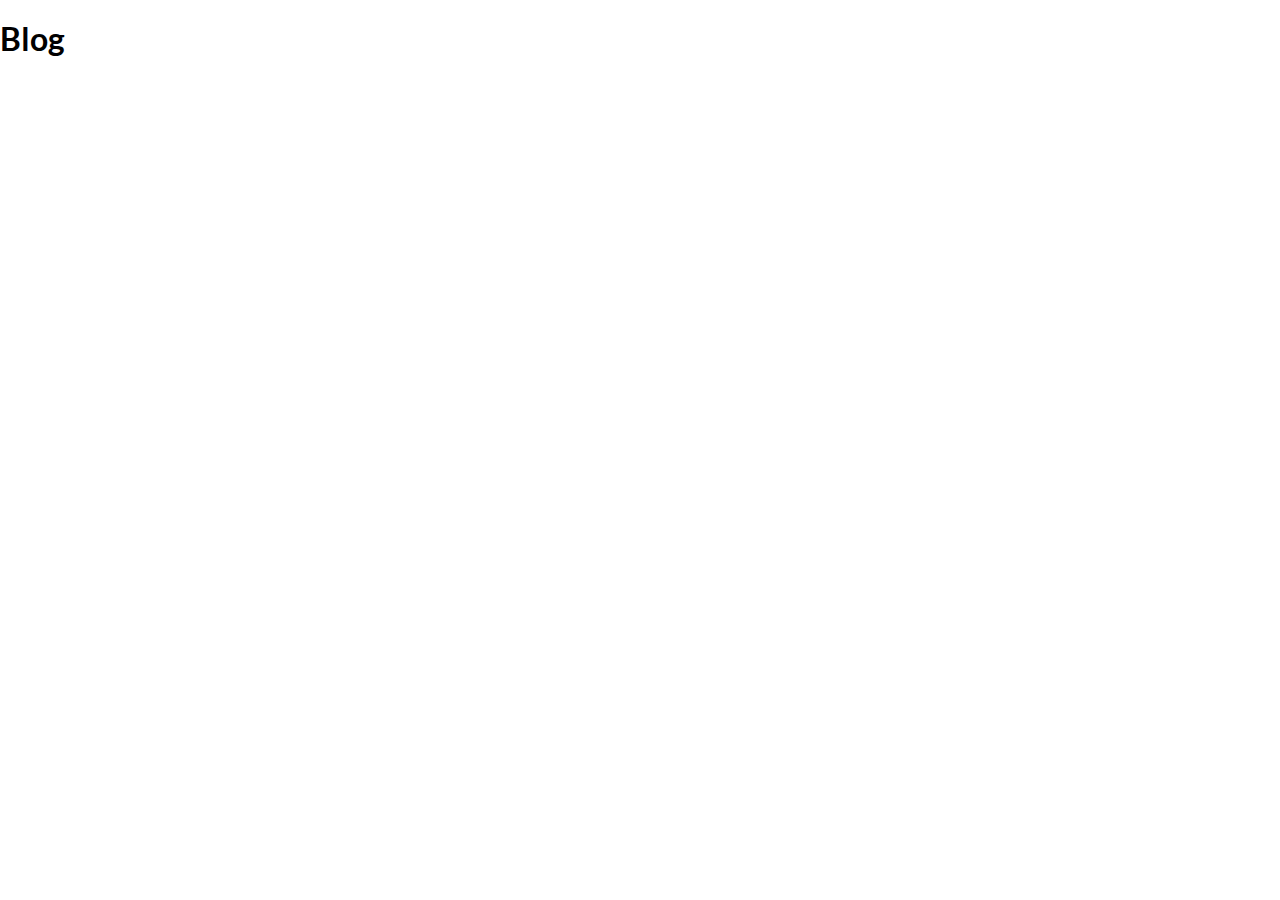
==== blog.html @ dcd42035 "Initial commit" ====
<!DOCTYPE html>
<html lang="en">

<head>
    <meta charset="UTF-8">
    <meta http-equiv="X-UA-Compatible" content="IE=edge">
    <meta name="viewport" content="width=device-width, initial-scale=1.0">
    <title>Blog</title>
    <link rel="stylesheet" href="./css/main.css">
</head>

<body>
    <h1>Blog</h1>
</body>

</html>
---- css/main.css ----
@font-face{font-display:swap;font-family:"Lato", sans-serif;font-style:normal;font-weight:400;src:url("../fonts/lato-v24-latin-regular.woff2") format("woff2"),url("../fonts/lato-v24-latin-regular.woff") format("woff")}@font-face{font-display:swap;font-family:"Lato";font-style:normal;font-weight:700;src:url("../fonts/lato-v24-latin-700.woff2") format("woff2"),url("../fonts/lato-v24-latin-700.woff") format("woff")}@font-face{font-display:swap;font-family:"Lato";font-style:normal;font-weight:900;src:url("../fonts/lato-v24-latin-900.woff2") format("woff2"),url("../fonts/lato-v24-latin-900.woff") format("woff")}/*! normalize.css v8.0.1 | MIT License | github.com/necolas/normalize.css */html{line-height:1.15;-webkit-text-size-adjust:100%}body{margin:0}main{display:block}h1{font-size:2em;margin:.67em 0}hr{box-sizing:content-box;height:0;overflow:visible}pre{font-family:monospace,monospace;font-size:1em}a{background-color:rgba(0,0,0,0)}abbr[title]{border-bottom:none;text-decoration:underline;-webkit-text-decoration:underline dotted;text-decoration:underline dotted}b,strong{font-weight:bolder}code,kbd,samp{font-family:monospace,monospace;font-size:1em}small{font-size:80%}sub,sup{font-size:75%;line-height:0;position:relative;vertical-align:baseline}sub{bottom:-0.25em}sup{top:-0.5em}img{border-style:none}button,input,optgroup,select,textarea{font-family:inherit;font-size:100%;line-height:1.15;margin:0}button,input{overflow:visible}button,select{text-transform:none}button,[type=button],[type=reset],[type=submit]{-webkit-appearance:button}button::-moz-focus-inner,[type=button]::-moz-focus-inner,[type=reset]::-moz-focus-inner,[type=submit]::-moz-focus-inner{border-style:none;padding:0}button:-moz-focusring,[type=button]:-moz-focusring,[type=reset]:-moz-focusring,[type=submit]:-moz-focusring{outline:1px dotted ButtonText}fieldset{padding:.35em .75em .625em}legend{box-sizing:border-box;color:inherit;display:table;max-width:100%;padding:0;white-space:normal}progress{vertical-align:baseline}textarea{overflow:auto}[type=checkbox],[type=radio]{box-sizing:border-box;padding:0}[type=number]::-webkit-inner-spin-button,[type=number]::-webkit-outer-spin-button{height:auto}[type=search]{-webkit-appearance:textfield;outline-offset:-2px}[type=search]::-webkit-search-decoration{-webkit-appearance:none}::-webkit-file-upload-button{-webkit-appearance:button;font:inherit}details{display:block}summary{display:list-item}template{display:none}[hidden]{display:none}html{scroll-behavior:smooth;height:100%}*,*::after,*::before{box-sizing:border-box;list-style:none;text-decoration:none}body{font-family:"Lato",sans-serif;display:flex;flex-direction:column;height:100%;margin:0px;padding:0px}img{max-width:100%;height:auto;vertical-align:middle;-o-object-fit:cover;object-fit:cover}main{flex-grow:1}.visually-hidden{position:absolute;width:1px;height:1px;margin:-1px;padding:0;overflow:hidden;border:0;clip:rect(0 0 0 0)}.container{width:100%;max-width:1820px;padding:0 20px;margin:0 auto}@media only screen and (max-width: 1024px){.container{padding:34px}}@media only screen and (max-width: 320px){.container{padding:16px}}/*# sourceMappingURL=main.css.map */
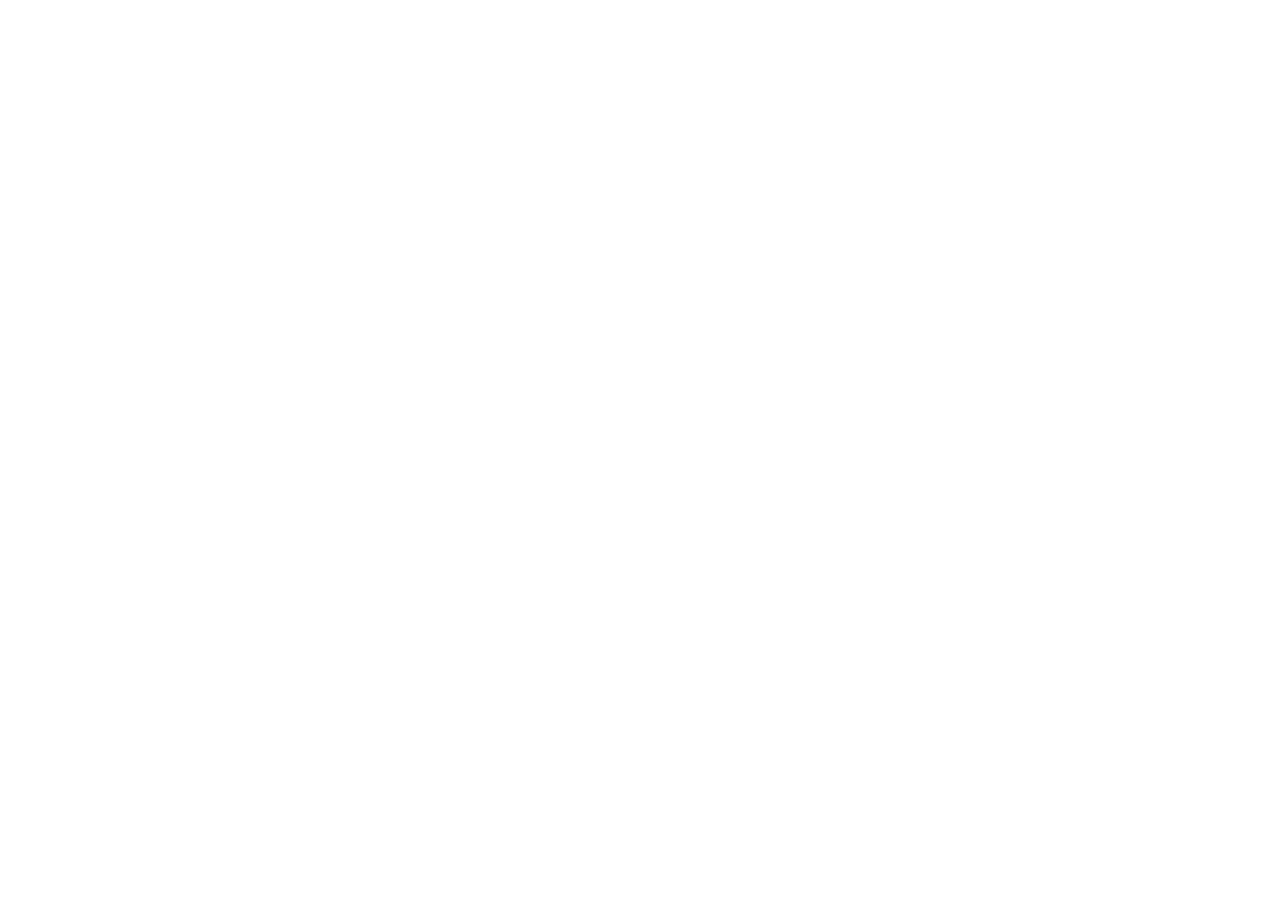
==== commit c02813dd: "Merge branch 'Jonibekweb01:main' into main" ====
--- a/blog.html
+++ b/blog.html
@@ -2,15 +2,30 @@
 <html lang="en">
 
 <head>
-    <meta charset="UTF-8">
-    <meta http-equiv="X-UA-Compatible" content="IE=edge">
-    <meta name="viewport" content="width=device-width, initial-scale=1.0">
+    <meta charset="UTF-8" />
+    <meta http-equiv="X-UA-Compatible" content="IE=edge" />
+    <meta name="viewport" content="width=device-width, initial-scale=1.0" />
     <title>Blog</title>
-    <link rel="stylesheet" href="./css/main.css">
+    <link rel="stylesheet" href="./css/main.css" />
 </head>
 
 <body>
-    <h1>Blog</h1>
+    <!-- header start  -->
+    <header>
+    </header>
+    <!-- header end -->
+
+    <!-- main start  -->
+    <main>
+       
+    </main>
+    <!-- main end  -->
+
+    <!-- footer start  -->
+    <footer>
+    </footer>
+    <!-- footer end  -->
+    <script src="./js/main.js"></script>
 </body>
 
 </html>--- a/css/main.css
+++ b/css/main.css
@@ -1 +1 @@
-@font-face{font-display:swap;font-family:"Lato", sans-serif;font-style:normal;font-weight:400;src:url("../fonts/lato-v24-latin-regular.woff2") format("woff2"),url("../fonts/lato-v24-latin-regular.woff") format("woff")}@font-face{font-display:swap;font-family:"Lato";font-style:normal;font-weight:700;src:url("../fonts/lato-v24-latin-700.woff2") format("woff2"),url("../fonts/lato-v24-latin-700.woff") format("woff")}@font-face{font-display:swap;font-family:"Lato";font-style:normal;font-weight:900;src:url("../fonts/lato-v24-latin-900.woff2") format("woff2"),url("../fonts/lato-v24-latin-900.woff") format("woff")}/*! normalize.css v8.0.1 | MIT License | github.com/necolas/normalize.css */html{line-height:1.15;-webkit-text-size-adjust:100%}body{margin:0}main{display:block}h1{font-size:2em;margin:.67em 0}hr{box-sizing:content-box;height:0;overflow:visible}pre{font-family:monospace,monospace;font-size:1em}a{background-color:rgba(0,0,0,0)}abbr[title]{border-bottom:none;text-decoration:underline;-webkit-text-decoration:underline dotted;text-decoration:underline dotted}b,strong{font-weight:bolder}code,kbd,samp{font-family:monospace,monospace;font-size:1em}small{font-size:80%}sub,sup{font-size:75%;line-height:0;position:relative;vertical-align:baseline}sub{bottom:-0.25em}sup{top:-0.5em}img{border-style:none}button,input,optgroup,select,textarea{font-family:inherit;font-size:100%;line-height:1.15;margin:0}button,input{overflow:visible}button,select{text-transform:none}button,[type=button],[type=reset],[type=submit]{-webkit-appearance:button}button::-moz-focus-inner,[type=button]::-moz-focus-inner,[type=reset]::-moz-focus-inner,[type=submit]::-moz-focus-inner{border-style:none;padding:0}button:-moz-focusring,[type=button]:-moz-focusring,[type=reset]:-moz-focusring,[type=submit]:-moz-focusring{outline:1px dotted ButtonText}fieldset{padding:.35em .75em .625em}legend{box-sizing:border-box;color:inherit;display:table;max-width:100%;padding:0;white-space:normal}progress{vertical-align:baseline}textarea{overflow:auto}[type=checkbox],[type=radio]{box-sizing:border-box;padding:0}[type=number]::-webkit-inner-spin-button,[type=number]::-webkit-outer-spin-button{height:auto}[type=search]{-webkit-appearance:textfield;outline-offset:-2px}[type=search]::-webkit-search-decoration{-webkit-appearance:none}::-webkit-file-upload-button{-webkit-appearance:button;font:inherit}details{display:block}summary{display:list-item}template{display:none}[hidden]{display:none}html{scroll-behavior:smooth;height:100%}*,*::after,*::before{box-sizing:border-box;list-style:none;text-decoration:none}body{font-family:"Lato",sans-serif;display:flex;flex-direction:column;height:100%;margin:0px;padding:0px}img{max-width:100%;height:auto;vertical-align:middle;-o-object-fit:cover;object-fit:cover}main{flex-grow:1}.visually-hidden{position:absolute;width:1px;height:1px;margin:-1px;padding:0;overflow:hidden;border:0;clip:rect(0 0 0 0)}.container{width:100%;max-width:1820px;padding:0 20px;margin:0 auto}@media only screen and (max-width: 1024px){.container{padding:34px}}@media only screen and (max-width: 320px){.container{padding:16px}}/*# sourceMappingURL=main.css.map */+@font-face{font-display:swap;font-family:"Lato";font-style:normal;font-weight:400;src:url("../fonts/lato-v24-latin-regular.woff2") format("woff2"),url("../fonts/lato-v24-latin-regular.woff") format("woff")}@font-face{font-display:swap;font-family:"Lato";font-style:normal;font-weight:700;src:url("../fonts/lato-v24-latin-700.woff2") format("woff2"),url("../fonts/lato-v24-latin-700.woff") format("woff")}@font-face{font-display:swap;font-family:"Lato";font-style:normal;font-weight:900;src:url("../fonts/lato-v24-latin-900.woff2") format("woff2"),url("../fonts/lato-v24-latin-900.woff") format("woff")}/*! normalize.css v8.0.1 | MIT License | github.com/necolas/normalize.css */html{line-height:1.15;-webkit-text-size-adjust:100%}body{margin:0}main{display:block}h1{font-size:2em;margin:.67em 0}hr{box-sizing:content-box;height:0;overflow:visible}pre{font-family:monospace,monospace;font-size:1em}a{background-color:rgba(0,0,0,0)}abbr[title]{border-bottom:none;text-decoration:underline;-webkit-text-decoration:underline dotted;text-decoration:underline dotted}b,strong{font-weight:bolder}code,kbd,samp{font-family:monospace,monospace;font-size:1em}small{font-size:80%}sub,sup{font-size:75%;line-height:0;position:relative;vertical-align:baseline}sub{bottom:-0.25em}sup{top:-0.5em}img{border-style:none}button,input,optgroup,select,textarea{font-family:inherit;font-size:100%;line-height:1.15;margin:0}button,input{overflow:visible}button,select{text-transform:none}button,[type=button],[type=reset],[type=submit]{-webkit-appearance:button}button::-moz-focus-inner,[type=button]::-moz-focus-inner,[type=reset]::-moz-focus-inner,[type=submit]::-moz-focus-inner{border-style:none;padding:0}button:-moz-focusring,[type=button]:-moz-focusring,[type=reset]:-moz-focusring,[type=submit]:-moz-focusring{outline:1px dotted ButtonText}fieldset{padding:.35em .75em .625em}legend{box-sizing:border-box;color:inherit;display:table;max-width:100%;padding:0;white-space:normal}progress{vertical-align:baseline}textarea{overflow:auto}[type=checkbox],[type=radio]{box-sizing:border-box;padding:0}[type=number]::-webkit-inner-spin-button,[type=number]::-webkit-outer-spin-button{height:auto}[type=search]{-webkit-appearance:textfield;outline-offset:-2px}[type=search]::-webkit-search-decoration{-webkit-appearance:none}::-webkit-file-upload-button{-webkit-appearance:button;font:inherit}details{display:block}summary{display:list-item}template{display:none}[hidden]{display:none}html{scroll-behavior:smooth;height:100%}*,*::after,*::before{box-sizing:border-box;list-style:none;text-decoration:none}body{font-family:"Lato",sans-serif;display:flex;flex-direction:column;height:100%;margin:0px;padding:0px}img{max-width:100%;height:auto;vertical-align:middle;-o-object-fit:cover;object-fit:cover}main{flex-grow:1}.visually-hidden{position:absolute;width:1px;height:1px;margin:-1px;padding:0;overflow:hidden;border:0;clip:rect(0 0 0 0)}.container{width:100%;max-width:1820px;padding:0 20px;margin:0 auto}@media only screen and (max-width: 1024px){.container{padding:34px}}@media only screen and (max-width: 320px){.container{padding:16px}}/*# sourceMappingURL=main.css.map */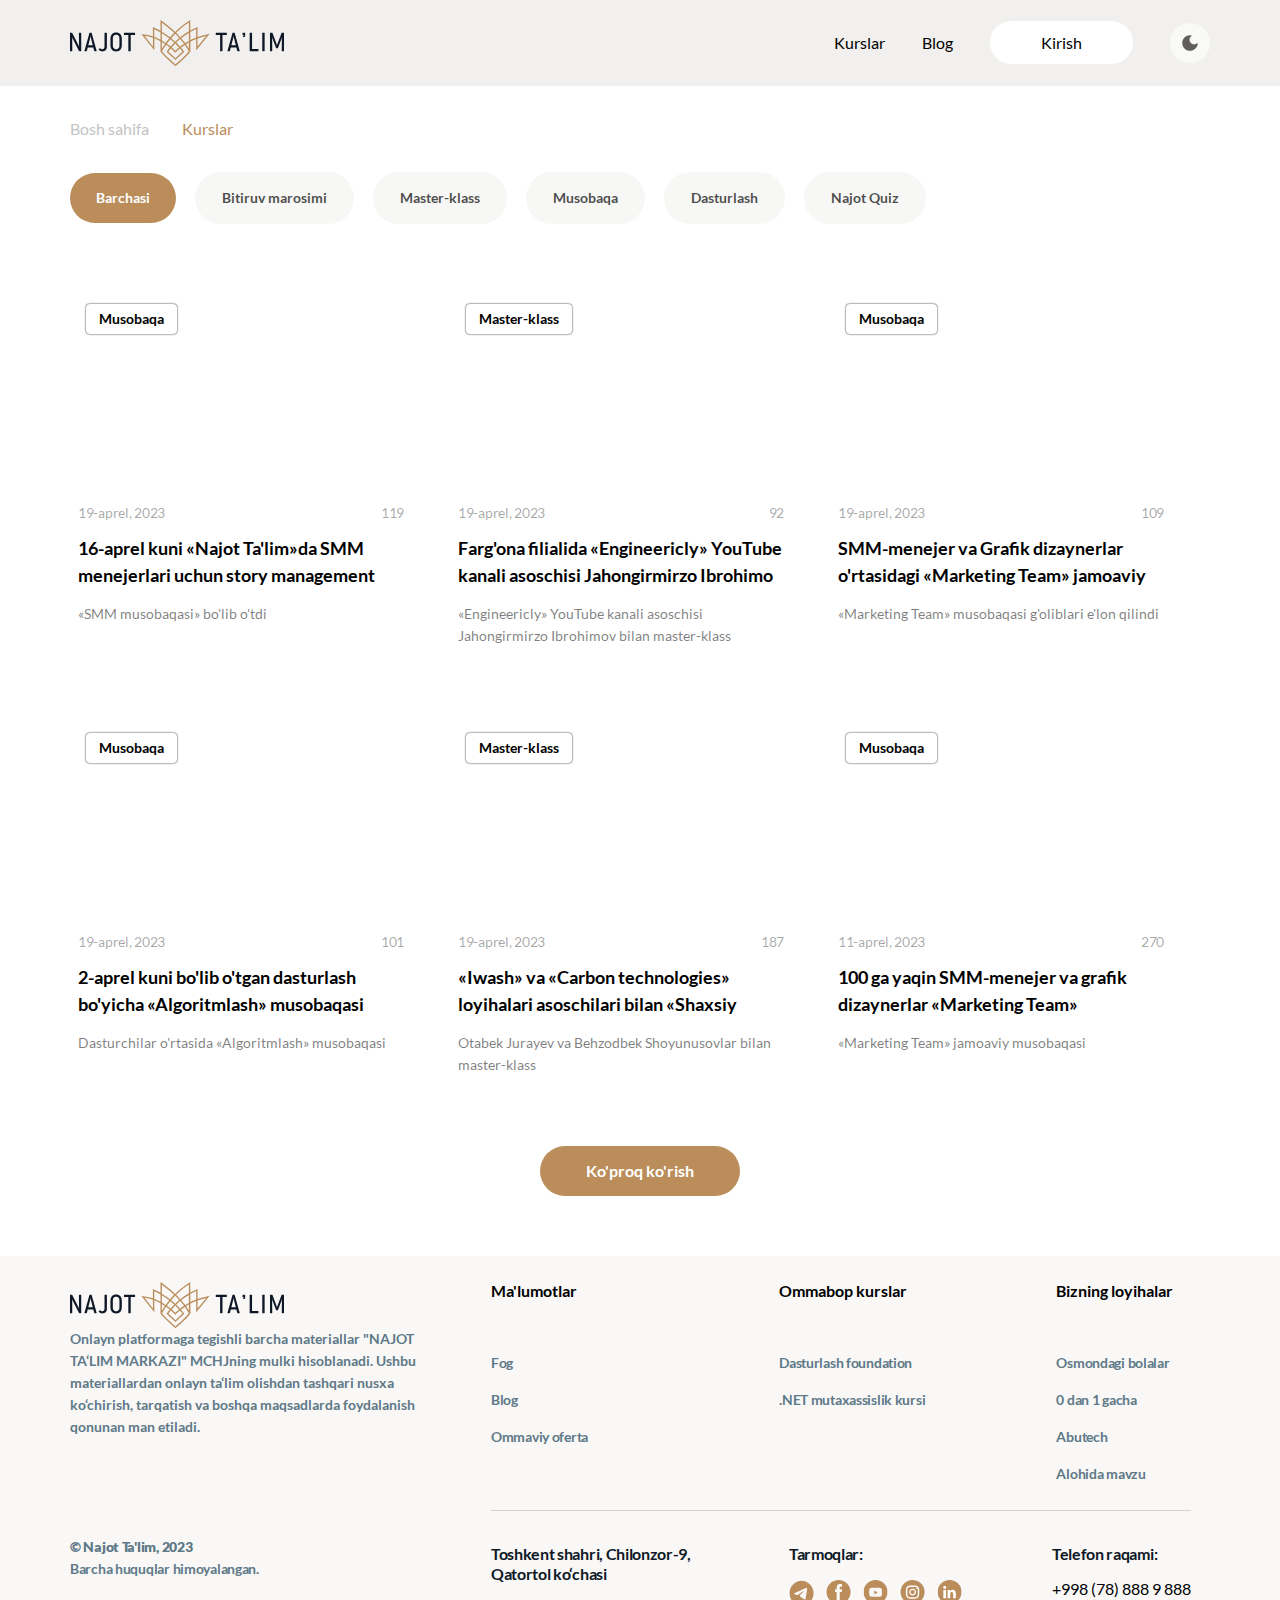
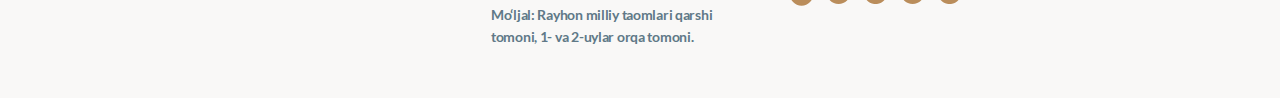
==== commit 6f3d7cc2: "Add dark mode" ====
--- a/blog.html
+++ b/blog.html
@@ -11,18 +11,360 @@
 
 <body>
     <!-- header start  -->
-    <header>
+    <header class="header">
+        <div class="container">
+          <div class="header__inner">
+            <a class="header__link" href="/index.html">
+              <img class="header__img" src="./images/logo.svg" alt="header-img" width="214" height="46">
+            </a>
+            <nav class="header__nav nav">
+              <ul class="nav__list">
+                <li class="nav__item">
+                  <a class="nav__link" href="./kurslar.html">
+                    Kurslar
+                  </a>
+                </li>
+                <li class="nav__item">
+                  <a class="nav__link" href="./blog.html">
+                    Blog
+                  </a>
+                </li>
+                <li class="nav__item login-item">
+                  <a class="login" href="/index.html">
+                    Kirish
+                  </a>
+                </li>
+                <li class="nav__item">
+                  <button class="header__dark__btn">
+                    <svg width="16" height="16" viewBox="0 0 16 16" fill="none" xmlns="http://www.w3.org/2000/svg">
+                      <path class="moon"
+                        d="M7.99998 0.208344C3.69676 0.208344 0.208313 3.69679 0.208313 8.00001C0.208313 12.3032 3.69676 15.7917 7.99998 15.7917C12.0495 15.7917 15.377 12.7028 15.7558 8.75236C15.7734 8.5685 15.6789 8.39202 15.5162 8.30472C15.3534 8.21741 15.1541 8.23633 15.0107 8.35271C14.2227 8.99216 13.2192 9.37501 12.125 9.37501C9.59367 9.37501 7.54165 7.32298 7.54165 4.79168C7.54165 3.28825 8.26503 1.95389 9.38468 1.11737C9.53272 1.00677 9.59986 0.818077 9.55496 0.638822C9.51005 0.459566 9.36189 0.324813 9.17919 0.297062C8.79438 0.238614 8.40057 0.208344 7.99998 0.208344Z"
+                        fill="black" />
+                    </svg>
+                  </button>
+                </li>
+              </ul>
+            </nav>
+    
+            <div class="menu-btn">
+              <span class="bar"></span>
+              <span class="bar"></span>
+              <span class="bar"></span>
+            </div>
+    
+            <div class="header__navs">
+              <nav class="navs">
+                <ul class="nav__lists">
+                  <li class="nav__list_items"><a class="nav__links" href="#">Kurslar</a></li>
+                  <li class="nav__list_items"><a class="nav__links" href="#">Blog</a></li>
+                  <li class="nav__list_items">
+                    <button class="header__dark__btn">
+                      <svg width="16" height="16" viewBox="0 0 16 16" fill="none" xmlns="http://www.w3.org/2000/svg">
+                        <path class="moon"
+                          d="M7.99998 0.208344C3.69676 0.208344 0.208313 3.69679 0.208313 8.00001C0.208313 12.3032 3.69676 15.7917 7.99998 15.7917C12.0495 15.7917 15.377 12.7028 15.7558 8.75236C15.7734 8.5685 15.6789 8.39202 15.5162 8.30472C15.3534 8.21741 15.1541 8.23633 15.0107 8.35271C14.2227 8.99216 13.2192 9.37501 12.125 9.37501C9.59367 9.37501 7.54165 7.32298 7.54165 4.79168C7.54165 3.28825 8.26503 1.95389 9.38468 1.11737C9.53272 1.00677 9.59986 0.818077 9.55496 0.638822C9.51005 0.459566 9.36189 0.324813 9.17919 0.297062C8.79438 0.238614 8.40057 0.208344 7.99998 0.208344Z"
+                          fill="black" />
+                      </svg>
+                    </button>
+                  </li>
+                </ul>
+              </nav>
+            </div>
+          </div>
+        </div>
     </header>
     <!-- header end -->
 
     <!-- main start  -->
     <main>
-       
+       <section class="master__section">
+        <div class="container">
+            <div class="course__home">
+                <a class="home__link" href="./index.html">Bosh sahifa</a>
+                <a class="course__link" href="./blog.html">Kurslar</a>
+            </div>
+            <div class="master-btn__content">
+                <button class="master-hero__btn">Barchasi</button>
+                <button class="master__btn">Bitiruv marosimi</button>
+                <button class="master__btn">Master-klass</button>
+                <button class="master__btn">Musobaqa</button>
+                <button class="master__btn">Dasturlash</button>
+                <button class="master__btn">Najot Quiz</button>
+            </div>
+        </div>
+       </section>
+
+       <section>
+        <div class="container">
+            <ul class="grid__container">
+                <li class="grid__item">
+                    <div class="competition-img__box">
+                        <button class="competition__btn">Musobaqa</button>
+                    </div>
+                    <div class="competition__content">
+                        <div class="competition__box">
+                            <span class="competition__spn">19-aprel, 2023</span>
+                            <ins class="competition__ins">119</ins>
+                        </div>
+                        <p class="competition__text">16-aprel kuni «Najot Ta'lim»da SMM
+                            menejerlari uchun story management
+                        </p>
+                        <p class="competition__smm">«SMM musobaqasi» bo'lib o'tdi</p>
+                    </div>
+                </li>
+                <li class="grid__item">
+                    <div class="competition-img__box">
+                        <button class="competition__btn">Master-klass</button>
+                    </div>
+                    <div class="competition__content">
+                        <div class="competition__box">
+                            <span class="competition__spn">19-aprel, 2023</span>
+                            <ins class="competition__ins">92</ins>
+                        </div>
+                        <p class="competition__text">Farg'ona filialida «Engineericly» YouTube
+                            kanali asoschisi Jahongirmirzo Ibrohimo
+                        </p>
+                        <p class="competition__smm">«Engineericly» YouTube kanali asoschisi Jahongirmirzo
+                            Ibrohimov bilan master-klass</p>
+                    </div>
+                </li>
+                <li class="grid__item">
+                    <div class="competition-img__box">
+                        <button class="competition__btn">Musobaqa</button>
+                    </div>
+                    <div class="competition__content">
+                        <div class="competition__box">
+                            <span class="competition__spn">19-aprel, 2023</span>
+                            <ins class="competition__ins">109</ins>
+                        </div>
+                        <p class="competition__text">SMM-menejer va Grafik dizaynerlar
+                            o'rtasidagi «Marketing Team» jamoaviy
+                        </p>
+                        <p class="competition__smm">«Marketing Team» musobaqasi g'oliblari e'lon qilindi</p>
+                    </div>
+                </li>
+                
+                <li class="grid__item">
+                    <div class="competition-img__box">
+                        <button class="competition__btn">Musobaqa</button>
+                    </div>
+                    <div class="competition__content">
+                        <div class="competition__box">
+                            <span class="competition__spn">19-aprel, 2023</span>
+                            <ins class="competition__ins">101</ins>
+                        </div>
+                        <p class="competition__text">2-aprel kuni bo'lib o'tgan dasturlash
+                            bo'yicha «Algoritmlash» musobaqasi
+                        </p>
+                        <p class="competition__smm">Dasturchilar o'rtasida «Algoritmlash» musobaqasi</p>
+                    </div>
+                </li>
+                <li class="grid__item">
+                    <div class="competition-img__box">
+                        <button class="competition__btn">Master-klass</button>
+                    </div>
+                    <div class="competition__content">
+                        <div class="competition__box">
+                            <span class="competition__spn">19-aprel, 2023</span>
+                            <ins class="competition__ins">187</ins>
+                        </div>
+                        <p class="competition__text">«Iwash» va «Carbon technologies»
+                            loyihalari asoschilari bilan «Shaxsiy
+                        </p>
+                        <p class="competition__smm">Otabek Jurayev va Behzodbek Shoyunusovlar bilan
+                            master-klass</p>
+                    </div>
+                </li>
+                <li class="grid__item">
+                    <div class="competition-img__box">
+                        <button class="competition__btn">Musobaqa</button>
+                    </div>
+                    <div class="competition__content">
+                        <div class="competition__box">
+                            <span class="competition__spn">11-aprel, 2023</span>
+                            <ins class="competition__ins">270</ins>
+                        </div>
+                        <p class="competition__text">100 ga yaqin SMM-menejer va grafik
+                            dizaynerlar «Marketing Team»
+                        </p>
+                        <p class="competition__smm">«Marketing Team» jamoaviy musobaqasi</p>
+                    </div>
+                </li>
+            </ul>
+
+            <button class="competition-add__btn" type="button">Ko'proq ko'rish</button>
+        </div>
+       </section>
+
     </main>
     <!-- main end  -->
 
     <!-- footer start  -->
-    <footer>
+    <footer class="footer">
+        <div class="container">
+          <div class="footer__inner">
+            <div class="footer__logoInfo">
+              <a href="./index.html">
+                <img src="./images/logo.svg" alt="Logo" width="214" height="46">
+              </a>
+              <p class="footer__text">Onlayn platformaga tegishli barcha
+                materiallar "NAJOT TA‘LIM MARKAZI"
+                MCHJning mulki hisoblanadi. Ushbu
+                materiallardan onlayn ta‘lim olishdan
+                tashqari nusxa ko‘chirish, tarqatish va
+                boshqa maqsadlarda foydalanish
+                qonunan man etiladi.</p>
+              <div>
+                <div class="footer__nt">
+                  <strong class="footer__ni">© Najot Ta'lim, 2023
+                  </strong>
+                  <p class="footer__in">Barcha huquqlar himoyalangan.</p>
+                </div>
+              </div>
+            </div>
+            <div class="footer__right">
+              <div class="footer__top">
+                <ul class="footer__lists">
+                  <li class="footer__list__items">
+                    <strong class=footer__title>Ma'lumotlar</strong>
+                    <button class="footer__acordion">
+                      <svg width="12" height="7" viewBox="0 0 12 7" fill="none" xmlns="http://www.w3.org/2000/svg">
+                        <path d="M1.49707 1.20239L5.99707 5.70239L10.4971 1.20239" stroke="black" stroke-width="1.3"
+                          stroke-linecap="round" stroke-linejoin="round" />
+                      </svg>
+                    </button>
+                    <div class="footer__list__items__btn">
+                      <a class="footer__list__links" href="#">Fog</a>
+                      <a class="footer__list__links" href="#">Blog</a>
+                      <a class="footer__list__links" href="#">Ommaviy oferta</a>
+                    </div>
+                  </li>
+                </ul>
+                <ul class="footer__lists">
+                  <li class="footer__list__items">
+                    <div class="footer__acordions">
+                      <strong class="footer__title">Ommabop kurslar</strong>
+                      <button class="footer__acordion">
+                        <svg width="12" height="7" viewBox="0 0 12 7" fill="none" xmlns="http://www.w3.org/2000/svg">
+                          <path d="M1.49707 1.20239L5.99707 5.70239L10.4971 1.20239" stroke="black" stroke-width="1.3"
+                            stroke-linecap="round" stroke-linejoin="round" />
+                        </svg>
+                      </button>
+                    </div>
+                    <div class="footer__list__items__btn">
+                      <a class="footer__list__links" href="#">Dasturlash foundation</a>
+                      <a class="footer__list__links" href="#">.NET mutaxassislik kursi</a>
+                    </div>
+                  </li>
+                </ul>
+                <ul class="footer__lists">
+                  <li class="footer__list__items">
+                    <strong class=footer__title>Bizning loyihalar</strong>
+                    <button class="footer__acordion">
+                      <svg width="12" height="7" viewBox="0 0 12 7" fill="none" xmlns="http://www.w3.org/2000/svg">
+                        <path d="M1.49707 1.20239L5.99707 5.70239L10.4971 1.20239" stroke="black" stroke-width="1.3"
+                          stroke-linecap="round" stroke-linejoin="round" />
+                      </svg>
+                    </button>
+                    <div class="footer__list__items__btn">
+                      <a class="footer__list__links" href="#">Osmondagi bolalar</a>
+                      <a class="footer__list__links" href="#">0 dan 1 gacha</a>
+                      <a class="footer__list__links" href="#">Abutech</a>
+                      <a class="footer__list__links" href="#">Alohida mavzu</a>
+                    </div>
+                  </li>
+                </ul>
+              </div>
+              <div class="footer__bottom">
+                <div class="footer__address">
+                  <strong class="footer__bot__titles">Toshkent shahri, Chilonzor-9,
+                    Qatortol ko‘chasi</strong>
+                  <p class="footer__bot__address">Mo‘ljal: Rayhon milliy taomlari qarshi
+                    tomoni, 1- va 2-uylar orqa tomoni.</p>
+                </div>
+                <div class="footer__bot-social">
+                  <div class="footer__social">
+                    <strong class="footer__social__title">Tarmoqlar:</strong>
+                    <div class="soci__icons">
+                      <div class="social__icons">
+                        <svg class="tg" width="25" height="26" viewBox="0 0 25 26" xmlns="http://www.w3.org/2000/svg">
+                          <path fill-rule="evenodd" clip-rule="evenodd"
+                            d="M24.58 13.2801C24.58 20.156 19.2074 25.7301 12.58 25.7301C5.9526 25.7301 0.580017 20.156 0.580017 13.2801C0.580017 6.40413 5.9526 0.830078 12.58 0.830078C19.2074 0.830078 24.58 6.40413 24.58 13.2801ZM12.9546 9.8203C11.7903 10.3333 9.46336 11.3951 5.9737 13.0057C5.40704 13.2444 5.11019 13.4779 5.08317 13.7062C5.0375 14.0921 5.49371 14.2441 6.11494 14.451C6.19944 14.4792 6.28699 14.5083 6.37675 14.5392C6.98795 14.7497 7.81011 14.9959 8.23752 15.0057C8.62523 15.0146 9.05794 14.8452 9.53568 14.4977C12.7962 12.1663 14.4792 10.9879 14.5849 10.9625C14.6594 10.9445 14.7628 10.922 14.8327 10.9879C14.9027 11.0538 14.8959 11.1786 14.8884 11.2121C14.8433 11.4162 13.0525 13.1798 12.1258 14.0924C11.8369 14.3769 11.6319 14.5788 11.59 14.6249C11.4962 14.7281 11.4006 14.8258 11.3086 14.9196C10.7408 15.4995 10.315 15.9343 11.3322 16.6444C11.821 16.9856 12.2122 17.2678 12.6024 17.5493C13.0286 17.8567 13.4537 18.1634 14.0036 18.5453C14.1438 18.6426 14.2776 18.7436 14.4079 18.8421C14.9039 19.2166 15.3495 19.5531 15.8999 19.4994C16.2198 19.4683 16.5502 19.1496 16.718 18.1994C17.1146 15.9537 17.8941 11.0879 18.0742 9.08277C18.09 8.9071 18.0701 8.68227 18.0542 8.58358C18.0383 8.48489 18.0049 8.34427 17.8838 8.24018C17.7404 8.1169 17.519 8.0909 17.42 8.09266C16.9697 8.10115 16.279 8.35559 12.9546 9.8203Z"
+                            fill="#BA8D5B" />
+                        </svg>
+                      </div>
+                      <div class="social__icons">
+                        <svg class="facebook" width="25" height="25" viewBox="0 0 25 25" fill="none"
+                          xmlns="http://www.w3.org/2000/svg">
+                          <path fill-rule="evenodd" clip-rule="evenodd"
+                            d="M12.58 0.0800781C5.9526 0.0800781 0.580017 5.45266 0.580017 12.0801C0.580017 18.7075 5.9526 24.0801 12.58 24.0801C19.2074 24.0801 24.58 18.7075 24.58 12.0801C24.58 5.45266 19.2074 0.0800781 12.58 0.0800781ZM13.7347 12.0792V20.0801H10.6307V12.0795H9.08002V9.32229H10.6307V7.6669C10.6307 5.4176 11.5064 4.08008 13.9942 4.08008H16.0653V6.83756H14.7707C13.8023 6.83756 13.7382 7.22288 13.7382 7.94199L13.7347 9.32198H16.08L15.8056 12.0792H13.7347Z"
+                            fill="#BA8D5B" />
+                        </svg>
+                      </div>
+                      <div class="social__icons">
+                        <svg class="youtube" width="25" height="25" viewBox="0 0 25 25" fill="none"
+                          xmlns="http://www.w3.org/2000/svg">
+                          <g clip-path="url(#clip0_4_548)">
+                            <path fill-rule="evenodd" clip-rule="evenodd"
+                              d="M12.58 0.0800781C5.9526 0.0800781 0.580017 5.45266 0.580017 12.0801C0.580017 18.7075 5.9526 24.0801 12.58 24.0801C19.2074 24.0801 24.58 18.7075 24.58 12.0801C24.58 5.45266 19.2074 0.0800781 12.58 0.0800781ZM17.5808 7.95474C18.1316 8.10588 18.5653 8.55119 18.7125 9.11669C18.98 10.1416 18.98 12.2801 18.98 12.2801C18.98 12.2801 18.98 14.4185 18.7125 15.4435C18.5653 16.009 18.1316 16.4543 17.5808 16.6055C16.5827 16.8801 12.58 16.8801 12.58 16.8801C12.58 16.8801 8.57733 16.8801 7.57915 16.6055C7.02838 16.4543 6.59464 16.009 6.44744 15.4435C6.18002 14.4185 6.18002 12.2801 6.18002 12.2801C6.18002 12.2801 6.18002 10.1416 6.44744 9.11669C6.59464 8.55119 7.02838 8.10588 7.57915 7.95474C8.57733 7.68008 12.58 7.68008 12.58 7.68008C12.58 7.68008 16.5827 7.68008 17.5808 7.95474Z"
+                              fill="#BA8D5B" />
+                            <path d="M11.38 14.4805V10.4805L14.58 12.4806L11.38 14.4805Z" fill="#BA8D5B" />
+                          </g>
+                          <defs>
+                            <clipPath id="clip0_4_548">
+                              <rect width="24" height="24" fill="white" transform="translate(0.580017 0.0800781)" />
+                            </clipPath>
+                          </defs>
+                        </svg>
+    
+                      </div>
+                      <div class="social__icons">
+                        <svg class="inst" width="25" height="25" viewBox="0 0 25 25" fill="none"
+                          xmlns="http://www.w3.org/2000/svg">
+                          <path
+                            d="M12.58 24.0801C19.2074 24.0801 24.58 18.7075 24.58 12.0801C24.58 5.45266 19.2074 0.0800781 12.58 0.0800781C5.9526 0.0800781 0.580017 5.45266 0.580017 12.0801C0.580017 18.7075 5.9526 24.0801 12.58 24.0801Z"
+                            fill="#BA8D5B" />
+                          <path
+                            d="M15.1295 5.41211H10.0362C7.76421 5.41211 5.91888 7.25744 5.91888 9.52944V14.6228C5.91888 16.8948 7.76421 18.7401 10.0362 18.7401H15.1295C17.4015 18.7401 19.2469 16.8948 19.2469 14.6228V9.52944C19.2469 7.25744 17.4015 5.41211 15.1295 5.41211ZM17.7589 14.6281C17.7589 16.0788 16.5802 17.2628 15.1242 17.2628H10.0309C8.58021 17.2628 7.39621 16.0841 7.39621 14.6281V9.53478C7.39621 8.08411 8.57488 6.90011 10.0309 6.90011H15.1242C16.5749 6.90011 17.7589 8.07878 17.7589 9.53478V14.6281Z"
+                            fill="white" />
+                          <path
+                            d="M12.5798 8.66992C10.7025 8.66992 9.17181 10.2006 9.17181 12.0779C9.17181 13.9553 10.7025 15.4859 12.5798 15.4859C14.4571 15.4859 15.9878 13.9553 15.9878 12.0779C15.9878 10.2006 14.4571 8.66992 12.5798 8.66992ZM12.5798 14.1473C11.4385 14.1473 10.5105 13.2193 10.5105 12.0779C10.5105 10.9366 11.4385 10.0086 12.5798 10.0086C13.7211 10.0086 14.6491 10.9366 14.6491 12.0779C14.6491 13.2193 13.7211 14.1473 12.5798 14.1473Z"
+                            fill="white" />
+                          <path
+                            d="M16.2474 9.04297C16.5614 8.99207 16.7746 8.69628 16.7237 8.3823C16.6728 8.06832 16.377 7.85505 16.0631 7.90595C15.7491 7.95685 15.5358 8.25264 15.5867 8.56662C15.6376 8.8806 15.9334 9.09387 16.2474 9.04297Z"
+                            fill="white" />
+                        </svg>
+    
+                      </div>
+                      <div class="social__icons">
+                        <svg class="link" width="25" height="25" viewBox="0 0 25 25" fill="none"
+                          xmlns="http://www.w3.org/2000/svg">
+                          <g clip-path="url(#clip0_4_562)">
+                            <path
+                              d="M0.580017 12.0801C0.580017 5.45266 5.9526 0.0800781 12.58 0.0800781C19.2074 0.0800781 24.58 5.45266 24.58 12.0801C24.58 18.7075 19.2074 24.0801 12.58 24.0801C5.9526 24.0801 0.580017 18.7075 0.580017 12.0801Z"
+                              fill="#BA8D5B" />
+                            <path fill-rule="evenodd" clip-rule="evenodd"
+                              d="M9.23949 7.49143C9.23949 8.27598 8.64893 8.90375 7.7007 8.90375H7.68332C6.77034 8.90375 6.18011 8.27598 6.18011 7.49143C6.18011 6.69028 6.78831 6.08008 7.71862 6.08008C8.64893 6.08008 9.22184 6.69028 9.23949 7.49143ZM9.0604 10.0189V18.1898H6.34094V10.0189H9.0604ZM18.868 18.1899L18.8681 13.505C18.8681 10.9953 17.5265 9.82721 15.737 9.82721C14.2931 9.82721 13.6467 10.6203 13.2857 11.1766V10.0193H10.566C10.6018 10.786 10.566 18.1902 10.566 18.1902H13.2857V13.6269C13.2857 13.3827 13.3034 13.1391 13.3753 12.9642C13.5718 12.4764 14.0194 11.9713 14.7707 11.9713C15.7551 11.9713 16.1486 12.7205 16.1486 13.8185V18.1899H18.868Z"
+                              fill="white" />
+                          </g>
+                          <defs>
+                            <clipPath id="clip0_4_562">
+                              <rect width="24" height="24" fill="white" transform="translate(0.580017 0.0800781)" />
+                            </clipPath>
+                          </defs>
+                        </svg>
+    
+                      </div>
+                    </div>
+                  </div>
+                  <div class="footer__connect">
+                    <strong class="connect__title">Telefon raqami:</strong>
+                    <p class="connect__phone">+998 (78) 888 9 888</p>
+                  </div>
+                </div>
+              </div>
+            </div>
+          </div>
+        </div>
     </footer>
     <!-- footer end  -->
     <script src="./js/main.js"></script>
--- a/css/main.css
+++ b/css/main.css
@@ -1 +1 @@
-@font-face{font-display:swap;font-family:"Lato";font-style:normal;font-weight:400;src:url("../fonts/lato-v24-latin-regular.woff2") format("woff2"),url("../fonts/lato-v24-latin-regular.woff") format("woff")}@font-face{font-display:swap;font-family:"Lato";font-style:normal;font-weight:700;src:url("../fonts/lato-v24-latin-700.woff2") format("woff2"),url("../fonts/lato-v24-latin-700.woff") format("woff")}@font-face{font-display:swap;font-family:"Lato";font-style:normal;font-weight:900;src:url("../fonts/lato-v24-latin-900.woff2") format("woff2"),url("../fonts/lato-v24-latin-900.woff") format("woff")}/*! normalize.css v8.0.1 | MIT License | github.com/necolas/normalize.css */html{line-height:1.15;-webkit-text-size-adjust:100%}body{margin:0}main{display:block}h1{font-size:2em;margin:.67em 0}hr{box-sizing:content-box;height:0;overflow:visible}pre{font-family:monospace,monospace;font-size:1em}a{background-color:rgba(0,0,0,0)}abbr[title]{border-bottom:none;text-decoration:underline;-webkit-text-decoration:underline dotted;text-decoration:underline dotted}b,strong{font-weight:bolder}code,kbd,samp{font-family:monospace,monospace;font-size:1em}small{font-size:80%}sub,sup{font-size:75%;line-height:0;position:relative;vertical-align:baseline}sub{bottom:-0.25em}sup{top:-0.5em}img{border-style:none}button,input,optgroup,select,textarea{font-family:inherit;font-size:100%;line-height:1.15;margin:0}button,input{overflow:visible}button,select{text-transform:none}button,[type=button],[type=reset],[type=submit]{-webkit-appearance:button}button::-moz-focus-inner,[type=button]::-moz-focus-inner,[type=reset]::-moz-focus-inner,[type=submit]::-moz-focus-inner{border-style:none;padding:0}button:-moz-focusring,[type=button]:-moz-focusring,[type=reset]:-moz-focusring,[type=submit]:-moz-focusring{outline:1px dotted ButtonText}fieldset{padding:.35em .75em .625em}legend{box-sizing:border-box;color:inherit;display:table;max-width:100%;padding:0;white-space:normal}progress{vertical-align:baseline}textarea{overflow:auto}[type=checkbox],[type=radio]{box-sizing:border-box;padding:0}[type=number]::-webkit-inner-spin-button,[type=number]::-webkit-outer-spin-button{height:auto}[type=search]{-webkit-appearance:textfield;outline-offset:-2px}[type=search]::-webkit-search-decoration{-webkit-appearance:none}::-webkit-file-upload-button{-webkit-appearance:button;font:inherit}details{display:block}summary{display:list-item}template{display:none}[hidden]{display:none}html{scroll-behavior:smooth;height:100%}*,*::after,*::before{box-sizing:border-box;list-style:none;text-decoration:none}body{font-family:"Lato",sans-serif;display:flex;flex-direction:column;height:100%;margin:0px;padding:0px}img{max-width:100%;height:auto;vertical-align:middle;-o-object-fit:cover;object-fit:cover}main{flex-grow:1}.visually-hidden{position:absolute;width:1px;height:1px;margin:-1px;padding:0;overflow:hidden;border:0;clip:rect(0 0 0 0)}.container{width:100%;max-width:1820px;padding:0 20px;margin:0 auto}@media only screen and (max-width: 1024px){.container{padding:34px}}@media only screen and (max-width: 320px){.container{padding:16px}}/*# sourceMappingURL=main.css.map */+@font-face{font-display:swap;font-family:"Lato";font-style:normal;font-weight:400;src:url("../fonts/lato-v24-latin-regular.woff2") format("woff2"),url("../fonts/lato-v24-latin-regular.woff") format("woff")}@font-face{font-display:swap;font-family:"Lato";font-style:normal;font-weight:700;src:url("../fonts/lato-v24-latin-700.woff2") format("woff2"),url("../fonts/lato-v24-latin-700.woff") format("woff")}@font-face{font-display:swap;font-family:"Lato";font-style:normal;font-weight:900;src:url("../fonts/lato-v24-latin-900.woff2") format("woff2"),url("../fonts/lato-v24-latin-900.woff") format("woff")}/*! normalize.css v8.0.1 | MIT License | github.com/necolas/normalize.css */html{line-height:1.15;-webkit-text-size-adjust:100%}body{margin:0}main{display:block}h1{font-size:2em;margin:.67em 0}hr{box-sizing:content-box;height:0;overflow:visible}pre{font-family:monospace,monospace;font-size:1em}a{background-color:rgba(0,0,0,0)}abbr[title]{border-bottom:none;text-decoration:underline;-webkit-text-decoration:underline dotted;text-decoration:underline dotted}b,strong{font-weight:bolder}code,kbd,samp{font-family:monospace,monospace;font-size:1em}small{font-size:80%}sub,sup{font-size:75%;line-height:0;position:relative;vertical-align:baseline}sub{bottom:-0.25em}sup{top:-0.5em}img{border-style:none}button,input,optgroup,select,textarea{font-family:inherit;font-size:100%;line-height:1.15;margin:0}button,input{overflow:visible}button,select{text-transform:none}button,[type=button],[type=reset],[type=submit]{-webkit-appearance:button}button::-moz-focus-inner,[type=button]::-moz-focus-inner,[type=reset]::-moz-focus-inner,[type=submit]::-moz-focus-inner{border-style:none;padding:0}button:-moz-focusring,[type=button]:-moz-focusring,[type=reset]:-moz-focusring,[type=submit]:-moz-focusring{outline:1px dotted ButtonText}fieldset{padding:.35em .75em .625em}legend{box-sizing:border-box;color:inherit;display:table;max-width:100%;padding:0;white-space:normal}progress{vertical-align:baseline}textarea{overflow:auto}[type=checkbox],[type=radio]{box-sizing:border-box;padding:0}[type=number]::-webkit-inner-spin-button,[type=number]::-webkit-outer-spin-button{height:auto}[type=search]{-webkit-appearance:textfield;outline-offset:-2px}[type=search]::-webkit-search-decoration{-webkit-appearance:none}::-webkit-file-upload-button{-webkit-appearance:button;font:inherit}details{display:block}summary{display:list-item}template{display:none}[hidden]{display:none}html{scroll-behavior:smooth;height:100%}*,*::after,*::before{box-sizing:border-box;list-style:none;text-decoration:none}body{font-family:"Lato",sans-serif;display:flex;flex-direction:column;height:100%;margin:0px;padding:0px}img{max-width:100%;height:auto;vertical-align:middle;-o-object-fit:cover;object-fit:cover}main{flex-grow:1}.visually-hidden{position:absolute;width:1px;height:1px;margin:-1px;padding:0;overflow:hidden;border:0;clip:rect(0 0 0 0)}.container{width:100%;max-width:1180px;padding:0px 20px;margin:0 auto}@media only screen and (max-width: 1024px){.container{padding:0 32px}}@media only screen and (max-width: 550px){.container{padding:0 16px}}header{padding:20px 0;background:#f1f0ee}.dark header{background-color:#0f1826}.header__navs{display:none}.header__inner{display:flex;align-items:center}.nav__list{display:flex;align-items:center;gap:37px;margin:0;padding:0}.header__nav{margin-left:auto}.nav__link{font-weight:500;font-size:16px;line-height:22px;color:#000;border-bottom:1px solid rgba(0,0,0,0);transition:all .3s ease}.nav__link:hover{border-bottom:1px solid}.dark .nav__link{color:#fff}.login{font-weight:500;font-size:16px;line-height:22px;color:#000;padding:11px 50px;background:#fff;border-radius:100px;border:1px solid rgba(0,0,0,0);transition:all .3s ease}.login:hover{background:#f1f0ee;border:1px solid #bd8f5b;border-radius:100px}.login:active{background:#bd8f5b;color:#fff}.header__dark__btn{border:none;outline:none;cursor:pointer;padding:12px 12px 8px 12px;background:#fff;border-radius:100px;opacity:.6;transition:all .3s ease}.header__dark__btn:hover{opacity:10}.header__dark__btn:active .moon{fill:#fff}.header__dark__btn:active{background:#bd8f5b}@media only screen and (max-width: 650px){.header__navs{display:block}.nav__item{display:none}.login-item{display:block !important;margin-right:16px}.login{padding:7px 18px !important;font-weight:500;font-size:14px;line-height:22px;text-align:center;color:#000}.menu-btn{width:30px;height:30px;position:relative;z-index:2;overflow:hidden}.menu-btn .bar{width:30px;height:3px;position:absolute;top:50%;left:50%;border-radius:4px;transform:translate(-50%, -50%);background-color:#000;transition:all .3s ease-in-out}.menu-btn .bar:nth-of-type(2){top:calc(50% - 9px)}.menu-btn .bar:nth-of-type(3){top:calc(50% + 9px)}.menu-btn.active .bar:nth-of-type(1){display:none;background-color:#fff}.menu-btn.active .bar:nth-of-type(2){top:50%;background-color:#fff;transform:translate(-50%, 0%) rotate(45deg)}.menu-btn.active .bar:nth-of-type(3){top:50%;background-color:#fff;transform:translate(-50%, 0%) rotate(-45deg)}.navs{position:fixed;top:0;left:0;width:100%;height:100%;padding:15px;background:rgba(0,0,0,.89);transform:translateX(100%);transition:transform .5s}.navs.active{transform:translateX(0)}.navs .nav__list_item{list-style-type:none}.nav__list_items{margin-bottom:30px}.nav__list_items>.nav__links{font-weight:500;font-size:20px;line-height:22px;color:#fff;border-bottom:1px solid rgba(0,0,0,0);transition:all .3s ease}}body.dark{background-color:#1e1e1e}.hero__section{padding-top:100px;padding-bottom:70px;background:#f1f0ee;background-image:url("../../images/hero-img.png");background-repeat:no-repeat;background-size:auto;background-position:right bottom}.dark .hero__section{background-color:#1e1e1e}.hero__title{font-weight:700;font-size:40px;line-height:56px;letter-spacing:-0.8px;color:#000;margin:0px}.dark .hero__title{color:#fff}.hero__spn{font-weight:700;font-size:40px;line-height:56px;letter-spacing:-0.8px;color:#ba8d5b}.hero__text{font-weight:600;font-size:18px;line-height:22px;letter-spacing:-0.36px;color:#607987;margin:0px}.dark .hero__text{color:#fff}.hero__box{width:100%;max-width:325px;margin-top:20px;margin-bottom:50px}.hero__btn{display:block;padding:13px 45px;font-weight:700;font-size:16px;line-height:22px;text-align:center;color:#fff;background:#ba8d5b;border-radius:100px;border:none;cursor:pointer;border:1px solid rgba(0,0,0,0);transition:all .3s ease}.hero__btn:hover{background-color:#fff;color:#0f1826;border:1px solid #ba8d5b}.hero__btn:active{background:#ba8d5b;color:#fff}@media only screen and (max-width: 1250px){.hero__section{padding-top:100px;padding-bottom:70px;background:#f1f0ee;background-image:url("../../images/hero-img.png");background-repeat:no-repeat;background-size:70%;background-position:120% bottom}}@media only screen and (max-width: 1090px){.hero__section{padding-top:100px;padding-bottom:70px;background:#f1f0ee;background-image:url("../../images/hero-img.png");background-repeat:no-repeat;background-size:70% 70%;background-position:130% bottom}}@media only screen and (max-width: 850px){.hero__section{padding-top:100px;padding-bottom:70px;background:#f1f0ee;background-image:url("../../images/hero-img.png");background-repeat:no-repeat;background-size:70% 70%;background-position:130% bottom}}@media only screen and (max-width: 730px){.hero__section{padding-top:100px;padding-bottom:70px;background:#f1f0ee;background-image:url("../../images/hero-img.png");background-repeat:no-repeat;background-size:0;background-position:130% bottom}}@media only screen and (max-width: 470px){.hero__section{padding-top:100px;padding-bottom:70px;background:#f1f0ee;background-image:url("../../images/hero-img.png");background-repeat:no-repeat;background-size:0;background-position:130% bottom}.hero__title{font-size:24px;line-height:36px}.hero__spn{font-size:24px;line-height:36px}.hero__text{font-size:14px;line-height:20px}.hero__btn{display:block;padding:8px 34px;font-weight:700;font-size:16px;line-height:22px;text-align:center;color:#fff;background:#ba8d5b;border-radius:100px;border:none;cursor:pointer;border:1px solid rgba(0,0,0,0);transition:all .3s ease}.hero__btn:hover{background-color:#fff;color:#0f1826;border:1px solid #ba8d5b}.hero__btn:active{background:#ba8d5b;color:#fff}}footer{padding:26px 0 50px 0;background-color:#f9f8f7}.dark footer{background-color:#0f1826}.footer__inner{display:flex;align-items:flex-start;gap:47px}.footer__logoInfo{display:flex;flex-direction:column;margin-bottom:21px;max-width:374px;width:100%}.footer__text{font-weight:700;font-size:14px;line-height:22px;display:flex;align-items:center;color:#607987;margin-top:0;margin-bottom:98px}.dark .footer__text{color:#fff}.footer__ni{font-weight:800;font-size:14px;line-height:22px;display:flex;align-items:center;letter-spacing:-0.28px;color:#607987}.dark .footer__ni{color:#fff}.footer__in{margin:0;font-weight:600;font-size:14px;line-height:22px;letter-spacing:-0.28px;color:#607987}.dark .footer__in{color:#fff}.footer__top{display:flex;align-items:flex-start;border-bottom:1px solid #d6d1c9;padding-bottom:20px}.footer__lists{margin:0 191px 0 0;padding:0}.footer__lists:nth-child(2){margin-right:131px}.footer__lists:nth-child(3){margin-right:0}.footer__title{display:block;margin-top:0;margin-bottom:47px}.dark .footer__title{color:#fff}.footer__list__items__btn{display:flex;flex-direction:column;align-items:flex-start;gap:5px}.footer__list__links{font-weight:600;font-size:14px;line-height:32px;letter-spacing:-0.28px;color:#607987}.dark .footer__list__links{color:#fff}.footer__bottom{display:flex;align-items:flex-start;gap:76px;margin-top:33px}.footer__address{max-width:222px;width:100%}.dark .footer__bot__titles{color:#fff}.footer__bot__titles{margin-bottom:16px;font-size:16px;line-height:20px;letter-spacing:-0.32px;color:#0f1826}.footer__bot__address{font-weight:600;font-size:14px;line-height:22px;letter-spacing:-0.28px;color:#607987;margin:20px 0 0 0}.dark .footer__bot__address{color:#fff}.footer__bot-social{display:flex;align-items:flex-start;gap:90px}.dark .footer__bot-social{color:#fff}.footer__social__title,.connect__title{font-weight:700;font-size:16px;line-height:20px;letter-spacing:-0.32px;color:#0f1826}.soci__icons{display:flex;gap:12px;margin-top:16px;cursor:pointer}.footer__acordion{display:none}@media only screen and (max-width: 550px){.footer__right{width:100%;padding:30px 0 0 0;border-top:1px solid #d6d1c9}.footer__inner{flex-direction:column}.footer__text{margin-bottom:42px !important}.footer__top{flex-direction:column;display:none}.footer__bottom{flex-direction:column;gap:32px;margin:0}.footer__bot-social{flex-direction:column;gap:30px}.social__icons:hover .tg{fill:red}}.course__home{position:relative;margin-top:32px}.course__home::before{position:absolute;width:12px;height:5px;background-image:url("../../images/right-icon.svg");top:40%;left:90px;background-repeat:no-repeat;background-size:100%;content:""}.home__link{font-weight:500;font-size:16px;line-height:22px;color:#c4c4c4}.course__link{font-weight:500;font-size:16px;line-height:22px;color:#ba8d5b;margin-left:30px}.course__content{display:flex;align-items:flex-start;justify-content:space-between;flex-wrap:wrap;margin-top:32px;margin-bottom:24px}.course__title{font-weight:800;font-size:32px;line-height:56px;letter-spacing:-0.64px;color:#0f1826;margin:0px}.dark .course__title{color:#fff}.course__btn{font-weight:600;font-size:14px;line-height:18px;align-items:center;text-align:center;color:#fff;padding:16px 26px;background:#ba8d5b;border-radius:32px;border:none;cursor:pointer}.programming__btn{font-weight:600;font-size:14px;line-height:18px;align-items:center;text-align:center;color:rgba(0,0,0,.7019607843);padding:16px 26px;background:#f7f7f5;border-radius:32px;border:none;margin-left:16px;cursor:pointer;border:1px solid rgba(0,0,0,0);transition:all .3s ease}.programming__btn:hover{background-color:#fff;color:#0f1826;border:1px solid #ba8d5b}.programming__btn:active{background:#ba8d5b;color:#fff}.inp__box{position:relative;width:100%;max-width:350px}.inp__box::before{position:absolute;width:20px;height:20px;background-image:url("../../images/search-icon.svg");top:30%;right:20px;background-repeat:no-repeat;background-size:100%;content:""}.course__inp{width:100%;max-width:350px;font-weight:400;font-size:16px;line-height:19px;color:#757575;display:flex;align-items:center;padding:15px 0px 15px 15px;background:#f7f7f5;border-radius:100px;border:none;outline:none}.course__inp::-moz-placeholder{font-weight:400;font-size:16px;line-height:19px;color:#757575}.course__inp::placeholder{font-weight:400;font-size:16px;line-height:19px;color:#757575}@media only screen and (max-width: 1024px){.course__title{font-size:28px}.inp__box{max-width:300px}.course__inp{max-width:300px}}@media only screen and (max-width: 635px){.course__content{display:block}.course__title{font-weight:700;font-size:28px;line-height:56px;letter-spacing:-0.56px;color:#0f1826;margin-bottom:16px}.inp__box{max-width:360px}.course__inp{max-width:360px}}.lesson__list{display:flex;align-items:center;justify-content:space-between;flex-wrap:wrap;list-style:none;margin:0px;padding:0px;margin-top:72px;margin-bottom:48px}.lesson__item{width:100%;max-width:480px;padding:24px 24px 30px 24px;background:#f9f8f7;border-radius:4px;cursor:pointer;transition:all .3s ease}.lesson__item:hover{box-shadow:0 2px 16px 3px rgba(0,0,0,.1019607843)}.dark .lesson__item{background-color:#021923}.lesson-card__top{display:flex;align-items:center;justify-content:space-between;margin-bottom:24px}.lesson__img{display:block;margin:0px auto}.lesson__btn{display:inline-block;padding:5px 12px 5px 12px;background:#d1d1d1;border-radius:4px;border:none}.lesson__spn{font-weight:400;font-size:14px;line-height:18px;color:#ba8d5b}.lesson__num{display:block;font-weight:400;font-size:14px;line-height:18px;color:#ba8d5b}.lesson-hero__card{margin-top:30px}.lesson-card__box{width:100%;max-width:275px}.lesson__title{display:inline-block;font-weight:700;font-size:28px;line-height:34px;letter-spacing:-0.56px;color:#000;margin:0px}.dark .lesson__title{color:#fff}.lesson__text{font-weight:500;font-size:14px;line-height:24px;align-items:center;letter-spacing:-0.28px;color:rgba(0,0,0,.7)}.dark .lesson__text{color:#fff}@media only screen and (max-width: 1024px){.lesson__item{max-width:440px}.lesson__title{font-weight:700;font-size:24px;line-height:29px;letter-spacing:-0.48px;color:#000}}@media only screen and (max-width: 965px){.lesson__list{display:block}.lesson__item{max-width:480px;margin:0px auto;margin-bottom:25px}.lesson__title{font-weight:700;font-size:24px;line-height:29px;letter-spacing:-0.48px;color:#000}}@media only screen and (max-width: 500px){.lesson__list{display:block;margin-top:40px}.lesson__item{max-width:358px;margin:0px auto;margin-bottom:25px}.lesson__title{font-weight:700;font-size:22px;line-height:29px;letter-spacing:-0.48px;color:#000}.lesson__btn{font-weight:500;font-size:14px;line-height:18px;color:#000}}.master-btn__content{margin-top:32px}.master-hero__btn{font-weight:600;font-size:14px;line-height:18px;align-items:center;text-align:center;color:#fff;padding:16px 26px;background:#ba8d5b;border-radius:32px;border:none;cursor:pointer;margin-right:16px}.master__btn{font-weight:600;font-size:14px;line-height:18px;align-items:center;text-align:center;color:rgba(0,0,0,.7019607843);padding:16px 26px;background:#f7f7f5;border-radius:32px;border:none;margin-right:16px;cursor:pointer;border:1px solid rgba(0,0,0,0);transition:all .3s ease}.master__btn:hover{background-color:#fff;color:#0f1826;border:1px solid #ba8d5b}.master__btn:active{background:#ba8d5b;color:#fff}.dark .master__btn{color:#fff;background-color:#021923}.dark .master__btn:active{background:#ba8d5b;color:#fff}.grid__container{list-style:none;padding:0px;margin:0px;margin-top:64px;display:grid;grid-template-columns:1fr 1fr 1fr;grid-template-rows:1fr 1fr}.grid__item{width:100%;max-width:342px;margin-bottom:48px;padding:8px;border-radius:12px;transition:box-shadow .3s ease;cursor:pointer}.grid__item:hover{box-shadow:0 2px 16px 3px rgba(0,0,0,.1019607843)}.grid__item:nth-child(2) .competition-img__box{background-image:url("../../images/jahongir.png")}.grid__item:nth-child(3) .competition-img__box{background-image:url("../../images/marketing.png")}.grid__item:nth-child(4) .competition-img__box{background-image:url("../../images/algoritm.png")}.grid__item:nth-child(5) .competition-img__box{background-image:url("../../images/otabek.png")}.grid__item:nth-child(6) .competition-img__box{background-image:url("../../images/team-jamoasi.png")}.competition-img__box{padding:8px 0px 0px 8px;border-radius:15px;background-image:url("../../images/temurbek.png");background-size:cover;background-repeat:repeat;height:182px;margin-bottom:26px}.competition__btn{padding:5px 12px;font-weight:600;font-size:14px;line-height:18px;color:#000;background:#fff;border-radius:4px;border:none;box-shadow:0px 0px 2px #000;border:1px solid rgba(0,0,0,0);transition:all .3s ease}.competition__btn:hover{box-shadow:0px 0px 2px #ba8d5b}.competition__box{position:relative;display:flex;align-items:center;justify-content:space-between}.competition__box::before{position:absolute;width:16px;height:16px;background-image:url("../../images/eye.svg");top:12%;right:30px;background-repeat:no-repeat;background-size:100%;content:""}.competition__spn{font-weight:500;font-size:14px;line-height:17px;letter-spacing:-0.28px;color:rgba(0,0,0,.3490196078)}.competition__ins{display:block;font-weight:500;font-size:14px;line-height:17px;letter-spacing:-0.28px;color:rgba(0,0,0,.3490196078)}.dark .competition__ins{color:#fff}.dark .competition__spn{color:#fff}.dark .competition__text{color:#fff}.dark .competition__smm{color:#fff}.competition__text{font-weight:700;font-size:18px;line-height:27px;color:#000;margin:14px 0px 14px 0px}.competition__smm{font-weight:500;font-size:14px;line-height:22px;color:rgba(0,0,0,.5019607843)}.competition-add__btn{display:block;padding:13px 45px;margin:0px auto;margin-bottom:60px;font-weight:700;font-size:16px;line-height:22px;text-align:center;color:#fff;background:#ba8d5b;border-radius:100px;border:none;cursor:pointer;border:1px solid rgba(0,0,0,0);transition:all .3s ease}.competition-add__btn:hover{background-color:#fff;color:#0f1826;border:1px solid #ba8d5b}.competition-add__btn:active{background:#ba8d5b;color:#fff}@media only screen and (max-width: 1075px){.master-hero__btn{margin-bottom:24px}.grid__container{display:grid;grid-template-columns:1fr 1fr;grid-template-rows:1fr 1fr 1fr}.grid__item{margin:0px auto;margin-bottom:48px}}@media only screen and (max-width: 750px){.master-hero__btn{margin-bottom:24px}.master__btn{margin-bottom:24px}.grid__container{display:grid;grid-template-columns:1fr;grid-template-rows:1fr 1fr 1fr 1fr}.grid__item{max-width:400px;margin:0px auto;margin-bottom:25px}}@media only screen and (max-width: 420px){.grid__container{display:grid;grid-template-columns:1fr;grid-template-rows:1fr 1fr 1fr 1fr}.grid__item{max-width:100%;margin:0px auto;margin-bottom:25px}.competition__text{font-size:16px;line-height:26px}.competition__smm{font-size:14px;line-height:22px}.competition-add__btn{padding:13px 34px}}/*# sourceMappingURL=main.css.map */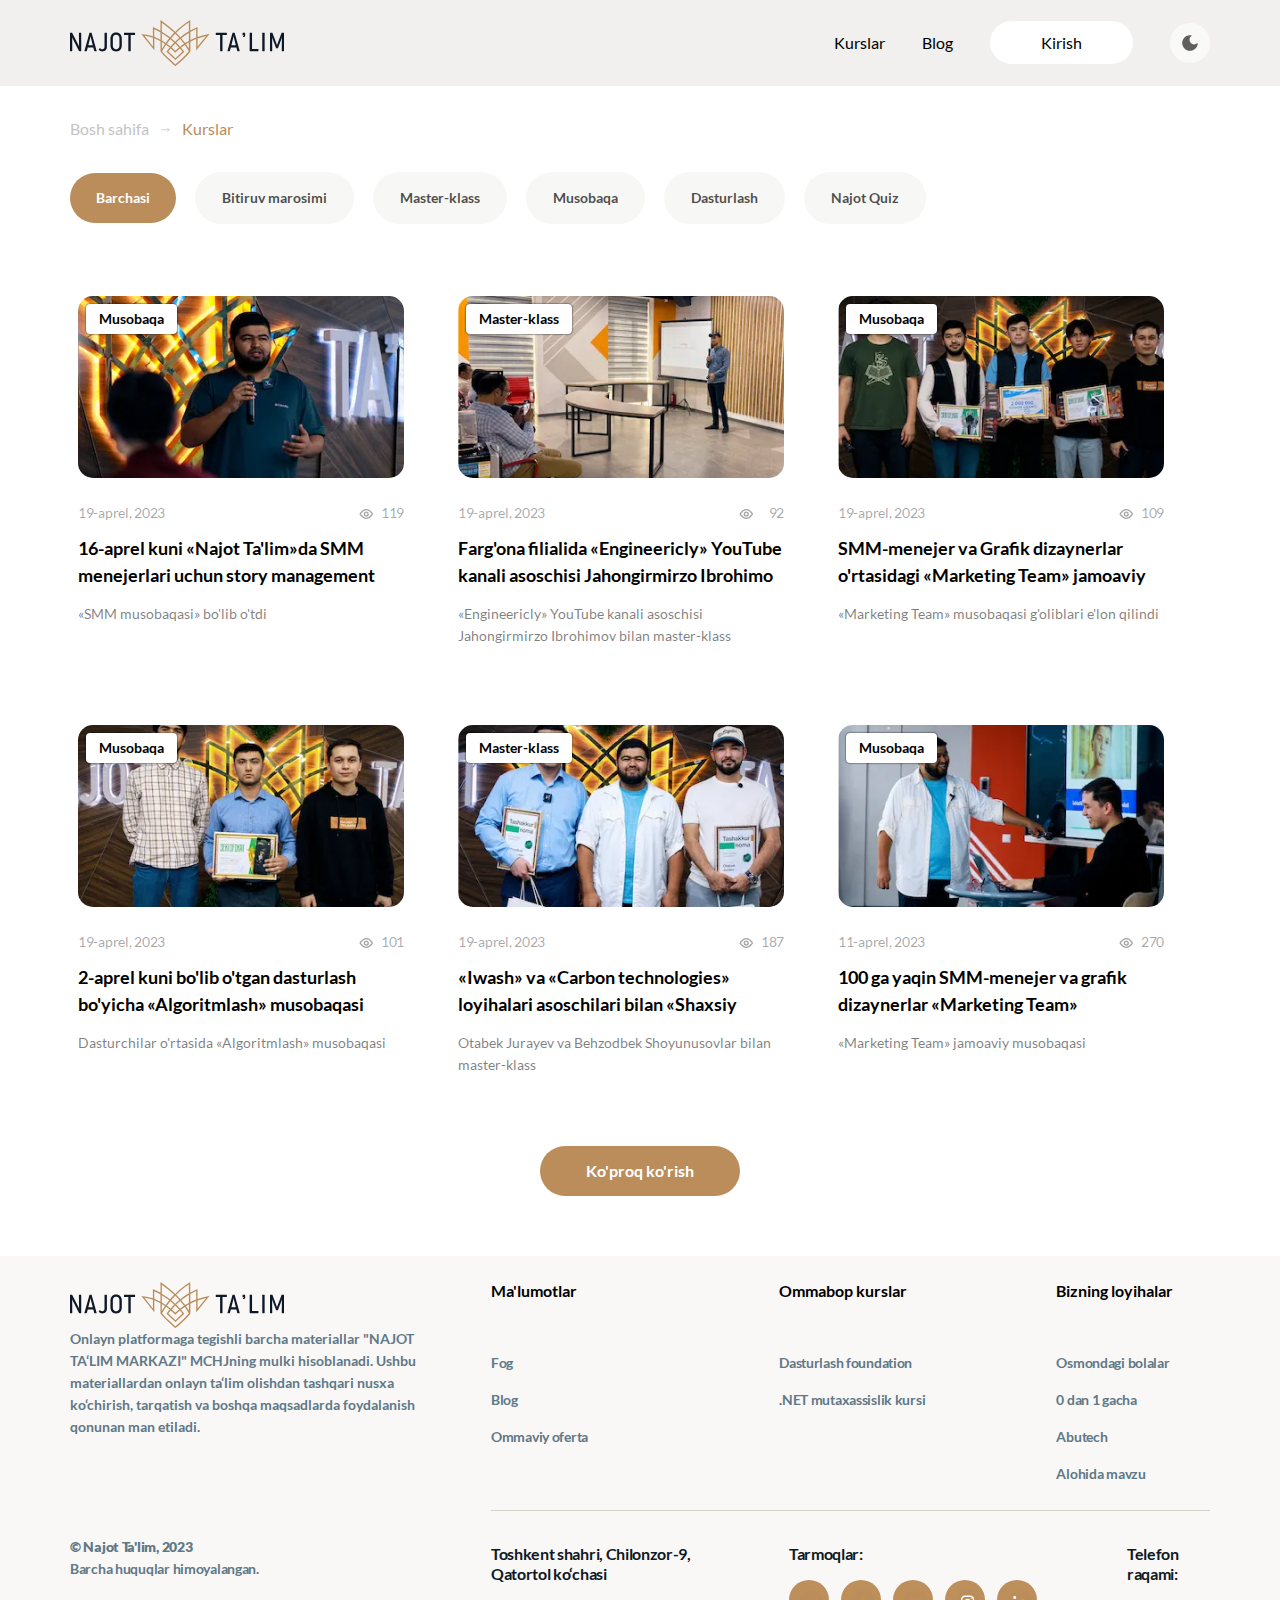
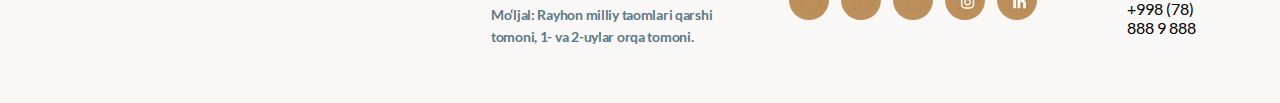
==== commit 2fe07aa7: "Add new change" ====
--- a/blog.html
+++ b/blog.html
@@ -74,6 +74,7 @@
     </header>
     <!-- header end -->
 
+
     <!-- main start  -->
     <main>
        <section class="master__section">
@@ -196,7 +197,7 @@
        </section>
 
     </main>
-    <!-- main end  -->
+    <!-- main end -->
 
     <!-- footer start  -->
     <footer class="footer">
--- a/css/main.css
+++ b/css/main.css
@@ -1 +1,6 @@
-@font-face{font-display:swap;font-family:"Lato";font-style:normal;font-weight:400;src:url("../fonts/lato-v24-latin-regular.woff2") format("woff2"),url("../fonts/lato-v24-latin-regular.woff") format("woff")}@font-face{font-display:swap;font-family:"Lato";font-style:normal;font-weight:700;src:url("../fonts/lato-v24-latin-700.woff2") format("woff2"),url("../fonts/lato-v24-latin-700.woff") format("woff")}@font-face{font-display:swap;font-family:"Lato";font-style:normal;font-weight:900;src:url("../fonts/lato-v24-latin-900.woff2") format("woff2"),url("../fonts/lato-v24-latin-900.woff") format("woff")}/*! normalize.css v8.0.1 | MIT License | github.com/necolas/normalize.css */html{line-height:1.15;-webkit-text-size-adjust:100%}body{margin:0}main{display:block}h1{font-size:2em;margin:.67em 0}hr{box-sizing:content-box;height:0;overflow:visible}pre{font-family:monospace,monospace;font-size:1em}a{background-color:rgba(0,0,0,0)}abbr[title]{border-bottom:none;text-decoration:underline;-webkit-text-decoration:underline dotted;text-decoration:underline dotted}b,strong{font-weight:bolder}code,kbd,samp{font-family:monospace,monospace;font-size:1em}small{font-size:80%}sub,sup{font-size:75%;line-height:0;position:relative;vertical-align:baseline}sub{bottom:-0.25em}sup{top:-0.5em}img{border-style:none}button,input,optgroup,select,textarea{font-family:inherit;font-size:100%;line-height:1.15;margin:0}button,input{overflow:visible}button,select{text-transform:none}button,[type=button],[type=reset],[type=submit]{-webkit-appearance:button}button::-moz-focus-inner,[type=button]::-moz-focus-inner,[type=reset]::-moz-focus-inner,[type=submit]::-moz-focus-inner{border-style:none;padding:0}button:-moz-focusring,[type=button]:-moz-focusring,[type=reset]:-moz-focusring,[type=submit]:-moz-focusring{outline:1px dotted ButtonText}fieldset{padding:.35em .75em .625em}legend{box-sizing:border-box;color:inherit;display:table;max-width:100%;padding:0;white-space:normal}progress{vertical-align:baseline}textarea{overflow:auto}[type=checkbox],[type=radio]{box-sizing:border-box;padding:0}[type=number]::-webkit-inner-spin-button,[type=number]::-webkit-outer-spin-button{height:auto}[type=search]{-webkit-appearance:textfield;outline-offset:-2px}[type=search]::-webkit-search-decoration{-webkit-appearance:none}::-webkit-file-upload-button{-webkit-appearance:button;font:inherit}details{display:block}summary{display:list-item}template{display:none}[hidden]{display:none}html{scroll-behavior:smooth;height:100%}*,*::after,*::before{box-sizing:border-box;list-style:none;text-decoration:none}body{font-family:"Lato",sans-serif;display:flex;flex-direction:column;height:100%;margin:0px;padding:0px}img{max-width:100%;height:auto;vertical-align:middle;-o-object-fit:cover;object-fit:cover}main{flex-grow:1}.visually-hidden{position:absolute;width:1px;height:1px;margin:-1px;padding:0;overflow:hidden;border:0;clip:rect(0 0 0 0)}.container{width:100%;max-width:1180px;padding:0px 20px;margin:0 auto}@media only screen and (max-width: 1024px){.container{padding:0 32px}}@media only screen and (max-width: 550px){.container{padding:0 16px}}header{padding:20px 0;background:#f1f0ee}.dark header{background-color:#0f1826}.header__navs{display:none}.header__inner{display:flex;align-items:center}.nav__list{display:flex;align-items:center;gap:37px;margin:0;padding:0}.header__nav{margin-left:auto}.nav__link{font-weight:500;font-size:16px;line-height:22px;color:#000;border-bottom:1px solid rgba(0,0,0,0);transition:all .3s ease}.nav__link:hover{border-bottom:1px solid}.dark .nav__link{color:#fff}.login{font-weight:500;font-size:16px;line-height:22px;color:#000;padding:11px 50px;background:#fff;border-radius:100px;border:1px solid rgba(0,0,0,0);transition:all .3s ease}.login:hover{background:#f1f0ee;border:1px solid #bd8f5b;border-radius:100px}.login:active{background:#bd8f5b;color:#fff}.header__dark__btn{border:none;outline:none;cursor:pointer;padding:12px 12px 8px 12px;background:#fff;border-radius:100px;opacity:.6;transition:all .3s ease}.header__dark__btn:hover{opacity:10}.header__dark__btn:active .moon{fill:#fff}.header__dark__btn:active{background:#bd8f5b}@media only screen and (max-width: 650px){.header__navs{display:block}.nav__item{display:none}.login-item{display:block !important;margin-right:16px}.login{padding:7px 18px !important;font-weight:500;font-size:14px;line-height:22px;text-align:center;color:#000}.menu-btn{width:30px;height:30px;position:relative;z-index:2;overflow:hidden}.menu-btn .bar{width:30px;height:3px;position:absolute;top:50%;left:50%;border-radius:4px;transform:translate(-50%, -50%);background-color:#000;transition:all .3s ease-in-out}.menu-btn .bar:nth-of-type(2){top:calc(50% - 9px)}.menu-btn .bar:nth-of-type(3){top:calc(50% + 9px)}.menu-btn.active .bar:nth-of-type(1){display:none;background-color:#fff}.menu-btn.active .bar:nth-of-type(2){top:50%;background-color:#fff;transform:translate(-50%, 0%) rotate(45deg)}.menu-btn.active .bar:nth-of-type(3){top:50%;background-color:#fff;transform:translate(-50%, 0%) rotate(-45deg)}.navs{position:fixed;top:0;left:0;width:100%;height:100%;padding:15px;background:rgba(0,0,0,.89);transform:translateX(100%);transition:transform .5s}.navs.active{transform:translateX(0)}.navs .nav__list_item{list-style-type:none}.nav__list_items{margin-bottom:30px}.nav__list_items>.nav__links{font-weight:500;font-size:20px;line-height:22px;color:#fff;border-bottom:1px solid rgba(0,0,0,0);transition:all .3s ease}}body.dark{background-color:#1e1e1e}.hero__section{padding-top:100px;padding-bottom:70px;background:#f1f0ee;background-image:url("../../images/hero-img.png");background-repeat:no-repeat;background-size:auto;background-position:right bottom}.dark .hero__section{background-color:#1e1e1e}.hero__title{font-weight:700;font-size:40px;line-height:56px;letter-spacing:-0.8px;color:#000;margin:0px}.dark .hero__title{color:#fff}.hero__spn{font-weight:700;font-size:40px;line-height:56px;letter-spacing:-0.8px;color:#ba8d5b}.hero__text{font-weight:600;font-size:18px;line-height:22px;letter-spacing:-0.36px;color:#607987;margin:0px}.dark .hero__text{color:#fff}.hero__box{width:100%;max-width:325px;margin-top:20px;margin-bottom:50px}.hero__btn{display:block;padding:13px 45px;font-weight:700;font-size:16px;line-height:22px;text-align:center;color:#fff;background:#ba8d5b;border-radius:100px;border:none;cursor:pointer;border:1px solid rgba(0,0,0,0);transition:all .3s ease}.hero__btn:hover{background-color:#fff;color:#0f1826;border:1px solid #ba8d5b}.hero__btn:active{background:#ba8d5b;color:#fff}@media only screen and (max-width: 1250px){.hero__section{padding-top:100px;padding-bottom:70px;background:#f1f0ee;background-image:url("../../images/hero-img.png");background-repeat:no-repeat;background-size:70%;background-position:120% bottom}}@media only screen and (max-width: 1090px){.hero__section{padding-top:100px;padding-bottom:70px;background:#f1f0ee;background-image:url("../../images/hero-img.png");background-repeat:no-repeat;background-size:70% 70%;background-position:130% bottom}}@media only screen and (max-width: 850px){.hero__section{padding-top:100px;padding-bottom:70px;background:#f1f0ee;background-image:url("../../images/hero-img.png");background-repeat:no-repeat;background-size:70% 70%;background-position:130% bottom}}@media only screen and (max-width: 730px){.hero__section{padding-top:100px;padding-bottom:70px;background:#f1f0ee;background-image:url("../../images/hero-img.png");background-repeat:no-repeat;background-size:0;background-position:130% bottom}}@media only screen and (max-width: 470px){.hero__section{padding-top:100px;padding-bottom:70px;background:#f1f0ee;background-image:url("../../images/hero-img.png");background-repeat:no-repeat;background-size:0;background-position:130% bottom}.hero__title{font-size:24px;line-height:36px}.hero__spn{font-size:24px;line-height:36px}.hero__text{font-size:14px;line-height:20px}.hero__btn{display:block;padding:8px 34px;font-weight:700;font-size:16px;line-height:22px;text-align:center;color:#fff;background:#ba8d5b;border-radius:100px;border:none;cursor:pointer;border:1px solid rgba(0,0,0,0);transition:all .3s ease}.hero__btn:hover{background-color:#fff;color:#0f1826;border:1px solid #ba8d5b}.hero__btn:active{background:#ba8d5b;color:#fff}}footer{padding:26px 0 50px 0;background-color:#f9f8f7}.dark footer{background-color:#0f1826}.footer__inner{display:flex;align-items:flex-start;gap:47px}.footer__logoInfo{display:flex;flex-direction:column;margin-bottom:21px;max-width:374px;width:100%}.footer__text{font-weight:700;font-size:14px;line-height:22px;display:flex;align-items:center;color:#607987;margin-top:0;margin-bottom:98px}.dark .footer__text{color:#fff}.footer__ni{font-weight:800;font-size:14px;line-height:22px;display:flex;align-items:center;letter-spacing:-0.28px;color:#607987}.dark .footer__ni{color:#fff}.footer__in{margin:0;font-weight:600;font-size:14px;line-height:22px;letter-spacing:-0.28px;color:#607987}.dark .footer__in{color:#fff}.footer__top{display:flex;align-items:flex-start;border-bottom:1px solid #d6d1c9;padding-bottom:20px}.footer__lists{margin:0 191px 0 0;padding:0}.footer__lists:nth-child(2){margin-right:131px}.footer__lists:nth-child(3){margin-right:0}.footer__title{display:block;margin-top:0;margin-bottom:47px}.dark .footer__title{color:#fff}.footer__list__items__btn{display:flex;flex-direction:column;align-items:flex-start;gap:5px}.footer__list__links{font-weight:600;font-size:14px;line-height:32px;letter-spacing:-0.28px;color:#607987}.dark .footer__list__links{color:#fff}.footer__bottom{display:flex;align-items:flex-start;gap:76px;margin-top:33px}.footer__address{max-width:222px;width:100%}.dark .footer__bot__titles{color:#fff}.footer__bot__titles{margin-bottom:16px;font-size:16px;line-height:20px;letter-spacing:-0.32px;color:#0f1826}.footer__bot__address{font-weight:600;font-size:14px;line-height:22px;letter-spacing:-0.28px;color:#607987;margin:20px 0 0 0}.dark .footer__bot__address{color:#fff}.footer__bot-social{display:flex;align-items:flex-start;gap:90px}.dark .footer__bot-social{color:#fff}.footer__social__title,.connect__title{font-weight:700;font-size:16px;line-height:20px;letter-spacing:-0.32px;color:#0f1826}.soci__icons{display:flex;gap:12px;margin-top:16px;cursor:pointer}.footer__acordion{display:none}@media only screen and (max-width: 550px){.footer__right{width:100%;padding:30px 0 0 0;border-top:1px solid #d6d1c9}.footer__inner{flex-direction:column}.footer__text{margin-bottom:42px !important}.footer__top{flex-direction:column;display:none}.footer__bottom{flex-direction:column;gap:32px;margin:0}.footer__bot-social{flex-direction:column;gap:30px}.social__icons:hover .tg{fill:red}}.course__home{position:relative;margin-top:32px}.course__home::before{position:absolute;width:12px;height:5px;background-image:url("../../images/right-icon.svg");top:40%;left:90px;background-repeat:no-repeat;background-size:100%;content:""}.home__link{font-weight:500;font-size:16px;line-height:22px;color:#c4c4c4}.course__link{font-weight:500;font-size:16px;line-height:22px;color:#ba8d5b;margin-left:30px}.course__content{display:flex;align-items:flex-start;justify-content:space-between;flex-wrap:wrap;margin-top:32px;margin-bottom:24px}.course__title{font-weight:800;font-size:32px;line-height:56px;letter-spacing:-0.64px;color:#0f1826;margin:0px}.dark .course__title{color:#fff}.course__btn{font-weight:600;font-size:14px;line-height:18px;align-items:center;text-align:center;color:#fff;padding:16px 26px;background:#ba8d5b;border-radius:32px;border:none;cursor:pointer}.programming__btn{font-weight:600;font-size:14px;line-height:18px;align-items:center;text-align:center;color:rgba(0,0,0,.7019607843);padding:16px 26px;background:#f7f7f5;border-radius:32px;border:none;margin-left:16px;cursor:pointer;border:1px solid rgba(0,0,0,0);transition:all .3s ease}.programming__btn:hover{background-color:#fff;color:#0f1826;border:1px solid #ba8d5b}.programming__btn:active{background:#ba8d5b;color:#fff}.inp__box{position:relative;width:100%;max-width:350px}.inp__box::before{position:absolute;width:20px;height:20px;background-image:url("../../images/search-icon.svg");top:30%;right:20px;background-repeat:no-repeat;background-size:100%;content:""}.course__inp{width:100%;max-width:350px;font-weight:400;font-size:16px;line-height:19px;color:#757575;display:flex;align-items:center;padding:15px 0px 15px 15px;background:#f7f7f5;border-radius:100px;border:none;outline:none}.course__inp::-moz-placeholder{font-weight:400;font-size:16px;line-height:19px;color:#757575}.course__inp::placeholder{font-weight:400;font-size:16px;line-height:19px;color:#757575}@media only screen and (max-width: 1024px){.course__title{font-size:28px}.inp__box{max-width:300px}.course__inp{max-width:300px}}@media only screen and (max-width: 635px){.course__content{display:block}.course__title{font-weight:700;font-size:28px;line-height:56px;letter-spacing:-0.56px;color:#0f1826;margin-bottom:16px}.inp__box{max-width:360px}.course__inp{max-width:360px}}.lesson__list{display:flex;align-items:center;justify-content:space-between;flex-wrap:wrap;list-style:none;margin:0px;padding:0px;margin-top:72px;margin-bottom:48px}.lesson__item{width:100%;max-width:480px;padding:24px 24px 30px 24px;background:#f9f8f7;border-radius:4px;cursor:pointer;transition:all .3s ease}.lesson__item:hover{box-shadow:0 2px 16px 3px rgba(0,0,0,.1019607843)}.dark .lesson__item{background-color:#021923}.lesson-card__top{display:flex;align-items:center;justify-content:space-between;margin-bottom:24px}.lesson__img{display:block;margin:0px auto}.lesson__btn{display:inline-block;padding:5px 12px 5px 12px;background:#d1d1d1;border-radius:4px;border:none}.lesson__spn{font-weight:400;font-size:14px;line-height:18px;color:#ba8d5b}.lesson__num{display:block;font-weight:400;font-size:14px;line-height:18px;color:#ba8d5b}.lesson-hero__card{margin-top:30px}.lesson-card__box{width:100%;max-width:275px}.lesson__title{display:inline-block;font-weight:700;font-size:28px;line-height:34px;letter-spacing:-0.56px;color:#000;margin:0px}.dark .lesson__title{color:#fff}.lesson__text{font-weight:500;font-size:14px;line-height:24px;align-items:center;letter-spacing:-0.28px;color:rgba(0,0,0,.7)}.dark .lesson__text{color:#fff}@media only screen and (max-width: 1024px){.lesson__item{max-width:440px}.lesson__title{font-weight:700;font-size:24px;line-height:29px;letter-spacing:-0.48px;color:#000}}@media only screen and (max-width: 965px){.lesson__list{display:block}.lesson__item{max-width:480px;margin:0px auto;margin-bottom:25px}.lesson__title{font-weight:700;font-size:24px;line-height:29px;letter-spacing:-0.48px;color:#000}}@media only screen and (max-width: 500px){.lesson__list{display:block;margin-top:40px}.lesson__item{max-width:358px;margin:0px auto;margin-bottom:25px}.lesson__title{font-weight:700;font-size:22px;line-height:29px;letter-spacing:-0.48px;color:#000}.lesson__btn{font-weight:500;font-size:14px;line-height:18px;color:#000}}.master-btn__content{margin-top:32px}.master-hero__btn{font-weight:600;font-size:14px;line-height:18px;align-items:center;text-align:center;color:#fff;padding:16px 26px;background:#ba8d5b;border-radius:32px;border:none;cursor:pointer;margin-right:16px}.master__btn{font-weight:600;font-size:14px;line-height:18px;align-items:center;text-align:center;color:rgba(0,0,0,.7019607843);padding:16px 26px;background:#f7f7f5;border-radius:32px;border:none;margin-right:16px;cursor:pointer;border:1px solid rgba(0,0,0,0);transition:all .3s ease}.master__btn:hover{background-color:#fff;color:#0f1826;border:1px solid #ba8d5b}.master__btn:active{background:#ba8d5b;color:#fff}.dark .master__btn{color:#fff;background-color:#021923}.dark .master__btn:active{background:#ba8d5b;color:#fff}.grid__container{list-style:none;padding:0px;margin:0px;margin-top:64px;display:grid;grid-template-columns:1fr 1fr 1fr;grid-template-rows:1fr 1fr}.grid__item{width:100%;max-width:342px;margin-bottom:48px;padding:8px;border-radius:12px;transition:box-shadow .3s ease;cursor:pointer}.grid__item:hover{box-shadow:0 2px 16px 3px rgba(0,0,0,.1019607843)}.grid__item:nth-child(2) .competition-img__box{background-image:url("../../images/jahongir.png")}.grid__item:nth-child(3) .competition-img__box{background-image:url("../../images/marketing.png")}.grid__item:nth-child(4) .competition-img__box{background-image:url("../../images/algoritm.png")}.grid__item:nth-child(5) .competition-img__box{background-image:url("../../images/otabek.png")}.grid__item:nth-child(6) .competition-img__box{background-image:url("../../images/team-jamoasi.png")}.competition-img__box{padding:8px 0px 0px 8px;border-radius:15px;background-image:url("../../images/temurbek.png");background-size:cover;background-repeat:repeat;height:182px;margin-bottom:26px}.competition__btn{padding:5px 12px;font-weight:600;font-size:14px;line-height:18px;color:#000;background:#fff;border-radius:4px;border:none;box-shadow:0px 0px 2px #000;border:1px solid rgba(0,0,0,0);transition:all .3s ease}.competition__btn:hover{box-shadow:0px 0px 2px #ba8d5b}.competition__box{position:relative;display:flex;align-items:center;justify-content:space-between}.competition__box::before{position:absolute;width:16px;height:16px;background-image:url("../../images/eye.svg");top:12%;right:30px;background-repeat:no-repeat;background-size:100%;content:""}.competition__spn{font-weight:500;font-size:14px;line-height:17px;letter-spacing:-0.28px;color:rgba(0,0,0,.3490196078)}.competition__ins{display:block;font-weight:500;font-size:14px;line-height:17px;letter-spacing:-0.28px;color:rgba(0,0,0,.3490196078)}.dark .competition__ins{color:#fff}.dark .competition__spn{color:#fff}.dark .competition__text{color:#fff}.dark .competition__smm{color:#fff}.competition__text{font-weight:700;font-size:18px;line-height:27px;color:#000;margin:14px 0px 14px 0px}.competition__smm{font-weight:500;font-size:14px;line-height:22px;color:rgba(0,0,0,.5019607843)}.competition-add__btn{display:block;padding:13px 45px;margin:0px auto;margin-bottom:60px;font-weight:700;font-size:16px;line-height:22px;text-align:center;color:#fff;background:#ba8d5b;border-radius:100px;border:none;cursor:pointer;border:1px solid rgba(0,0,0,0);transition:all .3s ease}.competition-add__btn:hover{background-color:#fff;color:#0f1826;border:1px solid #ba8d5b}.competition-add__btn:active{background:#ba8d5b;color:#fff}@media only screen and (max-width: 1075px){.master-hero__btn{margin-bottom:24px}.grid__container{display:grid;grid-template-columns:1fr 1fr;grid-template-rows:1fr 1fr 1fr}.grid__item{margin:0px auto;margin-bottom:48px}}@media only screen and (max-width: 750px){.master-hero__btn{margin-bottom:24px}.master__btn{margin-bottom:24px}.grid__container{display:grid;grid-template-columns:1fr;grid-template-rows:1fr 1fr 1fr 1fr}.grid__item{max-width:400px;margin:0px auto;margin-bottom:25px}}@media only screen and (max-width: 420px){.grid__container{display:grid;grid-template-columns:1fr;grid-template-rows:1fr 1fr 1fr 1fr}.grid__item{max-width:100%;margin:0px auto;margin-bottom:25px}.competition__text{font-size:16px;line-height:26px}.competition__smm{font-size:14px;line-height:22px}.competition-add__btn{padding:13px 34px}}/*# sourceMappingURL=main.css.map */+
+
+@font-face{font-display:swap;font-family:"Lato";font-style:normal;font-weight:400;src:url("../fonts/lato-v24-latin-regular.woff2") format("woff2"),url("../fonts/lato-v24-latin-regular.woff") format("woff")}@font-face{font-display:swap;font-family:"Lato";font-style:normal;font-weight:700;src:url("../fonts/lato-v24-latin-700.woff2") format("woff2"),url("../fonts/lato-v24-latin-700.woff") format("woff")}@font-face{font-display:swap;font-family:"Lato";font-style:normal;font-weight:900;src:url("../fonts/lato-v24-latin-900.woff2") format("woff2"),url("../fonts/lato-v24-latin-900.woff") format("woff")}/*! normalize.css v8.0.1 | MIT License | github.com/necolas/normalize.css */html{line-height:1.15;-webkit-text-size-adjust:100%}body{margin:0}main{display:block}h1{font-size:2em;margin:.67em 0}hr{box-sizing:content-box;height:0;overflow:visible}pre{font-family:monospace,monospace;font-size:1em}a{background-color:rgba(0,0,0,0)}abbr[title]{border-bottom:none;text-decoration:underline;-webkit-text-decoration:underline dotted;text-decoration:underline dotted}b,strong{font-weight:bolder}code,kbd,samp{font-family:monospace,monospace;font-size:1em}small{font-size:80%}sub,sup{font-size:75%;line-height:0;position:relative;vertical-align:baseline}sub{bottom:-0.25em}sup{top:-0.5em}img{border-style:none}button,input,optgroup,select,textarea{font-family:inherit;font-size:100%;line-height:1.15;margin:0}button,input{overflow:visible}button,select{text-transform:none}button,[type=button],[type=reset],[type=submit]{-webkit-appearance:button}button::-moz-focus-inner,[type=button]::-moz-focus-inner,[type=reset]::-moz-focus-inner,[type=submit]::-moz-focus-inner{border-style:none;padding:0}button:-moz-focusring,[type=button]:-moz-focusring,[type=reset]:-moz-focusring,[type=submit]:-moz-focusring{outline:1px dotted ButtonText}fieldset{padding:.35em .75em .625em}legend{box-sizing:border-box;color:inherit;display:table;max-width:100%;padding:0;white-space:normal}progress{vertical-align:baseline}textarea{overflow:auto}[type=checkbox],[type=radio]{box-sizing:border-box;padding:0}[type=number]::-webkit-inner-spin-button,[type=number]::-webkit-outer-spin-button{height:auto}[type=search]{-webkit-appearance:textfield;outline-offset:-2px}[type=search]::-webkit-search-decoration{-webkit-appearance:none}::-webkit-file-upload-button{-webkit-appearance:button;font:inherit}details{display:block}summary{display:list-item}template{display:none}[hidden]{display:none}html{scroll-behavior:smooth;height:100%}*,*::after,*::before{box-sizing:border-box;list-style:none;text-decoration:none}body{font-family:"Lato",sans-serif;display:flex;flex-direction:column;height:100%;margin:0px;padding:0px}img{max-width:100%;height:auto;vertical-align:middle;-o-object-fit:cover;object-fit:cover}main{flex-grow:1}.visually-hidden{position:absolute;width:1px;height:1px;margin:-1px;padding:0;overflow:hidden;border:0;clip:rect(0 0 0 0)}.container{width:100%;max-width:1180px;padding:0px 20px;margin:0 auto}@media only screen and (max-width: 1024px){.container{padding:0 32px}}@media only screen and (max-width: 550px){.container{padding:0 16px}}header{padding:20px 0;background:#f1f0ee}.dark header{background-color:#0f1826}.header__navs{display:none}.header__inner{display:flex;align-items:center}.nav__list{display:flex;align-items:center;gap:37px;margin:0;padding:0}.header__nav{margin-left:auto}.nav__link{font-weight:500;font-size:16px;line-height:22px;color:#000;border-bottom:1px solid rgba(0,0,0,0);transition:all .3s ease}.nav__link:hover{border-bottom:1px solid}.dark .nav__link{color:#fff}.login{font-weight:500;font-size:16px;line-height:22px;color:#000;padding:11px 50px;background:#fff;border-radius:100px;border:1px solid rgba(0,0,0,0);transition:all .3s ease}.login:hover{background:#f1f0ee;border:1px solid #bd8f5b;border-radius:100px}.login:active{background:#bd8f5b;color:#fff}.header__dark__btn{border:none;outline:none;cursor:pointer;padding:12px 12px 8px 12px;background:#fff;border-radius:100px;opacity:.6;transition:all .3s ease}.header__dark__btn:hover{opacity:10}.header__dark__btn:active .moon{fill:#fff}.header__dark__btn:active{background:#bd8f5b}@media only screen and (max-width: 650px){.header__navs{display:block}.nav__item{display:none}.login-item{display:block !important;margin-right:16px}.login{padding:7px 18px !important;font-weight:500;font-size:14px;line-height:22px;text-align:center;color:#000}.menu-btn{width:30px;height:30px;position:relative;z-index:2;overflow:hidden}.menu-btn .bar{width:30px;height:3px;position:absolute;top:50%;left:50%;border-radius:4px;transform:translate(-50%, -50%);background-color:#000;transition:all .3s ease-in-out}.menu-btn .bar:nth-of-type(2){top:calc(50% - 9px)}.menu-btn .bar:nth-of-type(3){top:calc(50% + 9px)}.menu-btn.active .bar:nth-of-type(1){display:none;background-color:#fff}.menu-btn.active .bar:nth-of-type(2){top:50%;background-color:#fff;transform:translate(-50%, 0%) rotate(45deg)}.menu-btn.active .bar:nth-of-type(3){top:50%;background-color:#fff;transform:translate(-50%, 0%) rotate(-45deg)}.navs{position:fixed;top:0;left:0;width:100%;height:100%;padding:15px;background:rgba(0,0,0,.89);transform:translateX(100%);transition:transform .5s}.navs.active{transform:translateX(0)}.navs .nav__list_item{list-style-type:none}.nav__list_items{margin-bottom:30px}.nav__list_items>.nav__links{font-weight:500;font-size:20px;line-height:22px;color:#fff;border-bottom:1px solid rgba(0,0,0,0);transition:all .3s ease}}body.dark{background-color:#1e1e1e}.hero__section{padding-top:100px;padding-bottom:70px;background:#f1f0ee;background-image:url("../../images/hero-img.png");background-repeat:no-repeat;background-size:auto;background-position:right bottom}.dark .hero__section{background-color:#1e1e1e}.hero__title{font-weight:700;font-size:40px;line-height:56px;letter-spacing:-0.8px;color:#000;margin:0px}.dark .hero__title{color:#fff}.hero__spn{font-weight:700;font-size:40px;line-height:56px;letter-spacing:-0.8px;color:#ba8d5b}.hero__text{font-weight:600;font-size:18px;line-height:22px;letter-spacing:-0.36px;color:#607987;margin:0px}.dark .hero__text{color:#fff}.hero__box{width:100%;max-width:325px;margin-top:20px;margin-bottom:50px}.hero__btn{display:block;padding:13px 45px;font-weight:700;font-size:16px;line-height:22px;text-align:center;color:#fff;background:#ba8d5b;border-radius:100px;border:none;cursor:pointer;border:1px solid rgba(0,0,0,0);transition:all .3s ease}.hero__btn:hover{background-color:#fff;color:#0f1826;border:1px solid #ba8d5b}.hero__btn:active{background:#ba8d5b;color:#fff}@media only screen and (max-width: 1250px){.hero__section{padding-top:100px;padding-bottom:70px;background:#f1f0ee;background-image:url("../../images/hero-img.png");background-repeat:no-repeat;background-size:70%;background-position:120% bottom}}@media only screen and (max-width: 1090px){.hero__section{padding-top:100px;padding-bottom:70px;background:#f1f0ee;background-image:url("../../images/hero-img.png");background-repeat:no-repeat;background-size:70% 70%;background-position:130% bottom}}@media only screen and (max-width: 850px){.hero__section{padding-top:100px;padding-bottom:70px;background:#f1f0ee;background-image:url("../../images/hero-img.png");background-repeat:no-repeat;background-size:70% 70%;background-position:130% bottom}}@media only screen and (max-width: 730px){.hero__section{padding-top:100px;padding-bottom:70px;background:#f1f0ee;background-image:url("../../images/hero-img.png");background-repeat:no-repeat;background-size:0;background-position:130% bottom}}@media only screen and (max-width: 470px){.hero__section{padding-top:100px;padding-bottom:70px;background:#f1f0ee;background-image:url("../../images/hero-img.png");background-repeat:no-repeat;background-size:0;background-position:130% bottom}.hero__title{font-size:24px;line-height:36px}.hero__spn{font-size:24px;line-height:36px}.hero__text{font-size:14px;line-height:20px}.hero__btn{display:block;padding:8px 34px;font-weight:700;font-size:16px;line-height:22px;text-align:center;color:#fff;background:#ba8d5b;border-radius:100px;border:none;cursor:pointer;border:1px solid rgba(0,0,0,0);transition:all .3s ease}.hero__btn:hover{background-color:#fff;color:#0f1826;border:1px solid #ba8d5b}.hero__btn:active{background:#ba8d5b;color:#fff}}footer{padding:26px 0 50px 0;background-color:#f9f8f7}.dark footer{background-color:#0f1826}.footer__inner{display:flex;align-items:flex-start;gap:47px}.footer__logoInfo{display:flex;flex-direction:column;margin-bottom:21px;max-width:374px;width:100%}.footer__text{font-weight:700;font-size:14px;line-height:22px;display:flex;align-items:center;color:#607987;margin-top:0;margin-bottom:98px}.dark .footer__text{color:#fff}.footer__ni{font-weight:800;font-size:14px;line-height:22px;display:flex;align-items:center;letter-spacing:-0.28px;color:#607987}.dark .footer__ni{color:#fff}.footer__in{margin:0;font-weight:600;font-size:14px;line-height:22px;letter-spacing:-0.28px;color:#607987}.dark .footer__in{color:#fff}.footer__top{display:flex;align-items:flex-start;border-bottom:1px solid #d6d1c9;padding-bottom:20px}.footer__lists{margin:0 191px 0 0;padding:0}.footer__lists:nth-child(2){margin-right:131px}.footer__lists:nth-child(3){margin-right:0}.footer__title{display:block;margin-top:0;margin-bottom:47px}.dark .footer__title{color:#fff}.footer__list__items__btn{display:flex;flex-direction:column;align-items:flex-start;gap:5px}.footer__list__links{font-weight:600;font-size:14px;line-height:32px;letter-spacing:-0.28px;color:#607987}.dark .footer__list__links{color:#fff}.footer__bottom{display:flex;align-items:flex-start;gap:76px;margin-top:33px}.footer__address{max-width:222px;width:100%}.dark .footer__bot__titles{color:#fff}.footer__bot__titles{margin-bottom:16px;font-size:16px;line-height:20px;letter-spacing:-0.32px;color:#0f1826}.footer__bot__address{font-weight:600;font-size:14px;line-height:22px;letter-spacing:-0.28px;color:#607987;margin:20px 0 0 0}.dark .footer__bot__address{color:#fff}.footer__bot-social{display:flex;align-items:flex-start;gap:90px}.dark .footer__bot-social{color:#fff}.footer__social__title,.connect__title{font-weight:700;font-size:16px;line-height:20px;letter-spacing:-0.32px;color:#0f1826}.soci__icons{display:flex;gap:12px;margin-top:16px;cursor:pointer}.footer__acordion{display:none}@media only screen and (max-width: 550px){.footer__right{width:100%;padding:30px 0 0 0;border-top:1px solid #d6d1c9}.footer__inner{flex-direction:column}.footer__text{margin-bottom:42px !important}.footer__top{flex-direction:column;display:none}.footer__bottom{flex-direction:column;gap:32px;margin:0}.footer__bot-social{flex-direction:column;gap:30px}.social__icons:hover .tg{fill:red}}.course__home{position:relative;margin-top:32px}.course__home::before{position:absolute;width:12px;height:5px;background-image:url("../../images/right-icon.svg");top:40%;left:90px;background-repeat:no-repeat;background-size:100%;content:""}.home__link{font-weight:500;font-size:16px;line-height:22px;color:#c4c4c4}.course__link{font-weight:500;font-size:16px;line-height:22px;color:#ba8d5b;margin-left:30px}.course__content{display:flex;align-items:flex-start;justify-content:space-between;flex-wrap:wrap;margin-top:32px;margin-bottom:24px}.course__title{font-weight:800;font-size:32px;line-height:56px;letter-spacing:-0.64px;color:#0f1826;margin:0px}.dark .course__title{color:#fff}.course__btn{font-weight:600;font-size:14px;line-height:18px;align-items:center;text-align:center;color:#fff;padding:16px 26px;background:#ba8d5b;border-radius:32px;border:none;cursor:pointer}.programming__btn{font-weight:600;font-size:14px;line-height:18px;align-items:center;text-align:center;color:rgba(0,0,0,.7019607843);padding:16px 26px;background:#f7f7f5;border-radius:32px;border:none;margin-left:16px;cursor:pointer;border:1px solid rgba(0,0,0,0);transition:all .3s ease}.programming__btn:hover{background-color:#fff;color:#0f1826;border:1px solid #ba8d5b}.programming__btn:active{background:#ba8d5b;color:#fff}.inp__box{position:relative;width:100%;max-width:350px}.inp__box::before{position:absolute;width:20px;height:20px;background-image:url("../../images/search-icon.svg");top:30%;right:20px;background-repeat:no-repeat;background-size:100%;content:""}.course__inp{width:100%;max-width:350px;font-weight:400;font-size:16px;line-height:19px;color:#757575;display:flex;align-items:center;padding:15px 0px 15px 15px;background:#f7f7f5;border-radius:100px;border:none;outline:none}.course__inp::-moz-placeholder{font-weight:400;font-size:16px;line-height:19px;color:#757575}.course__inp::placeholder{font-weight:400;font-size:16px;line-height:19px;color:#757575}@media only screen and (max-width: 1024px){.course__title{font-size:28px}.inp__box{max-width:300px}.course__inp{max-width:300px}}@media only screen and (max-width: 635px){.course__content{display:block}.course__title{font-weight:700;font-size:28px;line-height:56px;letter-spacing:-0.56px;color:#0f1826;margin-bottom:16px}.inp__box{max-width:360px}.course__inp{max-width:360px}}.lesson__list{display:flex;align-items:center;justify-content:space-between;flex-wrap:wrap;list-style:none;margin:0px;padding:0px;margin-top:72px;margin-bottom:48px}.lesson__item{width:100%;max-width:480px;padding:24px 24px 30px 24px;background:#f9f8f7;border-radius:4px;cursor:pointer;transition:all .3s ease}.lesson__item:hover{box-shadow:0 2px 16px 3px rgba(0,0,0,.1019607843)}.dark .lesson__item{background-color:#021923}.lesson-card__top{display:flex;align-items:center;justify-content:space-between;margin-bottom:24px}.lesson__img{display:block;margin:0px auto}.lesson__btn{display:inline-block;padding:5px 12px 5px 12px;background:#d1d1d1;border-radius:4px;border:none}.lesson__spn{font-weight:400;font-size:14px;line-height:18px;color:#ba8d5b}.lesson__num{display:block;font-weight:400;font-size:14px;line-height:18px;color:#ba8d5b}.lesson-hero__card{margin-top:30px}.lesson-card__box{width:100%;max-width:275px}.lesson__title{display:inline-block;font-weight:700;font-size:28px;line-height:34px;letter-spacing:-0.56px;color:#000;margin:0px}.dark .lesson__title{color:#fff}.lesson__text{font-weight:500;font-size:14px;line-height:24px;align-items:center;letter-spacing:-0.28px;color:rgba(0,0,0,.7)}.dark .lesson__text{color:#fff}@media only screen and (max-width: 1024px){.lesson__item{max-width:440px}.lesson__title{font-weight:700;font-size:24px;line-height:29px;letter-spacing:-0.48px;color:#000}}@media only screen and (max-width: 965px){.lesson__list{display:block}.lesson__item{max-width:480px;margin:0px auto;margin-bottom:25px}.lesson__title{font-weight:700;font-size:24px;line-height:29px;letter-spacing:-0.48px;color:#000}}@media only screen and (max-width: 500px){.lesson__list{display:block;margin-top:40px}.lesson__item{max-width:358px;margin:0px auto;margin-bottom:25px}.lesson__title{font-weight:700;font-size:22px;line-height:29px;letter-spacing:-0.48px;color:#000}.lesson__btn{font-weight:500;font-size:14px;line-height:18px;color:#000}}.master-btn__content{margin-top:32px}.master-hero__btn{font-weight:600;font-size:14px;line-height:18px;align-items:center;text-align:center;color:#fff;padding:16px 26px;background:#ba8d5b;border-radius:32px;border:none;cursor:pointer;margin-right:16px}.master__btn{font-weight:600;font-size:14px;line-height:18px;align-items:center;text-align:center;color:rgba(0,0,0,.7019607843);padding:16px 26px;background:#f7f7f5;border-radius:32px;border:none;margin-right:16px;cursor:pointer;border:1px solid rgba(0,0,0,0);transition:all .3s ease}.master__btn:hover{background-color:#fff;color:#0f1826;border:1px solid #ba8d5b}.master__btn:active{background:#ba8d5b;color:#fff}.dark .master__btn{color:#fff;background-color:#021923}.dark .master__btn:active{background:#ba8d5b;color:#fff}.grid__container{list-style:none;padding:0px;margin:0px;margin-top:64px;display:grid;grid-template-columns:1fr 1fr 1fr;grid-template-rows:1fr 1fr}.grid__item{width:100%;max-width:342px;margin-bottom:48px;padding:8px;border-radius:12px;transition:box-shadow .3s ease;cursor:pointer}.grid__item:hover{box-shadow:0 2px 16px 3px rgba(0,0,0,.1019607843)}.grid__item:nth-child(2) .competition-img__box{background-image:url("../../images/jahongir.png")}.grid__item:nth-child(3) .competition-img__box{background-image:url("../../images/marketing.png")}.grid__item:nth-child(4) .competition-img__box{background-image:url("../../images/algoritm.png")}.grid__item:nth-child(5) .competition-img__box{background-image:url("../../images/otabek.png")}.grid__item:nth-child(6) .competition-img__box{background-image:url("../../images/team-jamoasi.png")}.competition-img__box{padding:8px 0px 0px 8px;border-radius:15px;background-image:url("../../images/temurbek.png");background-size:cover;background-repeat:repeat;height:182px;margin-bottom:26px}.competition__btn{padding:5px 12px;font-weight:600;font-size:14px;line-height:18px;color:#000;background:#fff;border-radius:4px;border:none;box-shadow:0px 0px 2px #000;border:1px solid rgba(0,0,0,0);transition:all .3s ease}.competition__btn:hover{box-shadow:0px 0px 2px #ba8d5b}.competition__box{position:relative;display:flex;align-items:center;justify-content:space-between}.competition__box::before{position:absolute;width:16px;height:16px;background-image:url("../../images/eye.svg");top:12%;right:30px;background-repeat:no-repeat;background-size:100%;content:""}.competition__spn{font-weight:500;font-size:14px;line-height:17px;letter-spacing:-0.28px;color:rgba(0,0,0,.3490196078)}.competition__ins{display:block;font-weight:500;font-size:14px;line-height:17px;letter-spacing:-0.28px;color:rgba(0,0,0,.3490196078)}.dark .competition__ins{color:#fff}.dark .competition__spn{color:#fff}.dark .competition__text{color:#fff}.dark .competition__smm{color:#fff}.competition__text{font-weight:700;font-size:18px;line-height:27px;color:#000;margin:14px 0px 14px 0px}.competition__smm{font-weight:500;font-size:14px;line-height:22px;color:rgba(0,0,0,.5019607843)}.competition-add__btn{display:block;padding:13px 45px;margin:0px auto;margin-bottom:60px;font-weight:700;font-size:16px;line-height:22px;text-align:center;color:#fff;background:#ba8d5b;border-radius:100px;border:none;cursor:pointer;border:1px solid rgba(0,0,0,0);transition:all .3s ease}.competition-add__btn:hover{background-color:#fff;color:#0f1826;border:1px solid #ba8d5b}.competition-add__btn:active{background:#ba8d5b;color:#fff}@media only screen and (max-width: 1075px){.master-hero__btn{margin-bottom:24px}.grid__container{display:grid;grid-template-columns:1fr 1fr;grid-template-rows:1fr 1fr 1fr}.grid__item{margin:0px auto;margin-bottom:48px}}@media only screen and (max-width: 750px){.master-hero__btn{margin-bottom:24px}.master__btn{margin-bottom:24px}.grid__container{display:grid;grid-template-columns:1fr;grid-template-rows:1fr 1fr 1fr 1fr}.grid__item{max-width:400px;margin:0px auto;margin-bottom:25px}}@media only screen and (max-width: 420px){.grid__container{display:grid;grid-template-columns:1fr;grid-template-rows:1fr 1fr 1fr 1fr}.grid__item{max-width:100%;margin:0px auto;margin-bottom:25px}.competition__text{font-size:16px;line-height:26px}.competition__smm{font-size:14px;line-height:22px}.competition-add__btn{padding:13px 34px}}/*# sourceMappingURL=main.css.map */
+
+@font-face{font-display:swap;font-family:"Lato";font-style:normal;font-weight:400;src:url("../fonts/lato-v24-latin-regular.woff2") format("woff2"),url("../fonts/lato-v24-latin-regular.woff") format("woff")}@font-face{font-display:swap;font-family:"Lato";font-style:normal;font-weight:700;src:url("../fonts/lato-v24-latin-700.woff2") format("woff2"),url("../fonts/lato-v24-latin-700.woff") format("woff")}@font-face{font-display:swap;font-family:"Lato";font-style:normal;font-weight:900;src:url("../fonts/lato-v24-latin-900.woff2") format("woff2"),url("../fonts/lato-v24-latin-900.woff") format("woff")}/*! normalize.css v8.0.1 | MIT License | github.com/necolas/normalize.css */html{line-height:1.15;-webkit-text-size-adjust:100%}body{margin:0}main{display:block}h1{font-size:2em;margin:.67em 0}hr{box-sizing:content-box;height:0;overflow:visible}pre{font-family:monospace,monospace;font-size:1em}a{background-color:rgba(0,0,0,0)}abbr[title]{border-bottom:none;text-decoration:underline;-webkit-text-decoration:underline dotted;text-decoration:underline dotted}b,strong{font-weight:bolder}code,kbd,samp{font-family:monospace,monospace;font-size:1em}small{font-size:80%}sub,sup{font-size:75%;line-height:0;position:relative;vertical-align:baseline}sub{bottom:-0.25em}sup{top:-0.5em}img{border-style:none}button,input,optgroup,select,textarea{font-family:inherit;font-size:100%;line-height:1.15;margin:0}button,input{overflow:visible}button,select{text-transform:none}button,[type=button],[type=reset],[type=submit]{-webkit-appearance:button}button::-moz-focus-inner,[type=button]::-moz-focus-inner,[type=reset]::-moz-focus-inner,[type=submit]::-moz-focus-inner{border-style:none;padding:0}button:-moz-focusring,[type=button]:-moz-focusring,[type=reset]:-moz-focusring,[type=submit]:-moz-focusring{outline:1px dotted ButtonText}fieldset{padding:.35em .75em .625em}legend{box-sizing:border-box;color:inherit;display:table;max-width:100%;padding:0;white-space:normal}progress{vertical-align:baseline}textarea{overflow:auto}[type=checkbox],[type=radio]{box-sizing:border-box;padding:0}[type=number]::-webkit-inner-spin-button,[type=number]::-webkit-outer-spin-button{height:auto}[type=search]{-webkit-appearance:textfield;outline-offset:-2px}[type=search]::-webkit-search-decoration{-webkit-appearance:none}::-webkit-file-upload-button{-webkit-appearance:button;font:inherit}details{display:block}summary{display:list-item}template{display:none}[hidden]{display:none}html{scroll-behavior:smooth;height:100%}*,*::after,*::before{box-sizing:border-box;list-style:none;text-decoration:none}body{font-family:"Lato",sans-serif;display:flex;flex-direction:column;height:100%;margin:0px;padding:0px}img{max-width:100%;height:auto;vertical-align:middle;-o-object-fit:cover;object-fit:cover}main{flex-grow:1}.visually-hidden{position:absolute;width:1px;height:1px;margin:-1px;padding:0;overflow:hidden;border:0;clip:rect(0 0 0 0)}.container{width:100%;max-width:1180px;padding:0 20px;margin:0 auto}@media only screen and (max-width: 1024px){.container{padding:0 32px}}@media only screen and (max-width: 550px){.container{padding:0 16px}}header{padding:20px 0;background:#f1f0ee}.header__navs{display:none}.header__inner{display:flex;align-items:center}.nav__list{display:flex;align-items:center;gap:37px;margin:0;padding:0}.header__nav{margin-left:auto}.nav__link{font-weight:500;font-size:16px;line-height:22px;color:#000;border-bottom:1px solid rgba(0,0,0,0);transition:all .3s ease}.nav__link:hover{border-bottom:1px solid}.login{font-weight:500;font-size:16px;line-height:22px;color:#000;padding:11px 50px;background:#fff;border-radius:100px;border:1px solid rgba(0,0,0,0);transition:all .3s ease}.login:hover{background:#f1f0ee;border:1px solid #bd8f5b;border-radius:100px}.login:active{background:#bd8f5b;color:#fff}.header__dark__btn{border:none;outline:none;cursor:pointer;padding:12px 12px 8px 12px;background:#fff;border-radius:100px;opacity:.6;transition:all .3s ease}.header__dark__btn:hover{opacity:10}.header__dark__btn:active .moon{fill:#fff}.header__dark__btn:active{background:#bd8f5b}@media only screen and (max-width: 650px){.header__navs{display:block}.nav__item{display:none}.login-item{display:block !important;margin-right:16px}.login{padding:7px 21px !important;font-weight:500;font-size:14px;line-height:22px;text-align:center;color:#000}.menu-btn{width:30px;height:30px;position:relative;z-index:2;overflow:hidden}.menu-btn .bar{width:30px;height:3px;position:absolute;top:50%;left:50%;border-radius:4px;transform:translate(-50%, -50%);background-color:#000;transition:all .3s ease-in-out}.menu-btn .bar:nth-of-type(2){top:calc(50% - 9px)}.menu-btn .bar:nth-of-type(3){top:calc(50% + 9px)}.menu-btn.active .bar:nth-of-type(1){display:none;background-color:#fff}.menu-btn.active .bar:nth-of-type(2){top:50%;background-color:#fff;transform:translate(-50%, 0%) rotate(45deg)}.menu-btn.active .bar:nth-of-type(3){top:50%;background-color:#fff;transform:translate(-50%, 0%) rotate(-45deg)}.navs{position:fixed;top:0;left:0;width:100%;height:100%;padding:15px;background:rgba(0,0,0,.89);transform:translateX(100%);transition:transform .5s}.navs.active{transform:translateX(0)}.navs .nav__list_item{list-style-type:none}.nav__list_items{margin-bottom:30px}.nav__list_items>.nav__links{font-weight:500;font-size:20px;line-height:22px;color:#fff;border-bottom:1px solid rgba(0,0,0,0);transition:all .3s ease}}footer{padding:26px 0 50px 0;background:#f9f8f7}.footer__inner{display:flex;align-items:flex-start;gap:47px}.footer__logoInfo{display:flex;flex-direction:column;margin-bottom:21px;max-width:374px;width:100%}.footer__text{font-weight:700;font-size:14px;line-height:22px;display:flex;align-items:center;color:#607987;margin-top:0;margin-bottom:98px}.footer__ni{font-weight:800;font-size:14px;line-height:22px;display:flex;align-items:center;letter-spacing:-0.28px;color:#607987}.footer__in{margin:0;font-weight:600;font-size:14px;line-height:22px;letter-spacing:-0.28px;color:#607987}.footer__top{display:flex;align-items:flex-start;border-bottom:1px solid #d6d1c9;padding-bottom:20px}.footer__lists{margin:0 191px 0 0;padding:0}.footer__lists:nth-child(2){margin-right:131px}.footer__lists:nth-child(3){margin-right:0}.footer__title{display:block;margin-top:0;margin-bottom:47px}.footer__list__items__btn{display:flex;flex-direction:column;align-items:flex-start;gap:5px}.footer__list__links{font-weight:600;font-size:14px;line-height:32px;letter-spacing:-0.28px;color:#607987}.footer__bottom{display:flex;align-items:flex-start;gap:76px;margin-top:33px}.footer__address{max-width:222px;width:100%}.footer__bot__titles{margin-bottom:16px;font-size:16px;line-height:20px;letter-spacing:-0.32px;color:#0f1826}.footer__bot__address{font-weight:600;font-size:14px;line-height:22px;letter-spacing:-0.28px;color:#607987;margin:20px 0 0 0}.footer__bot-social{display:flex;align-items:flex-start;gap:90px}.footer__social__title,.connect__title{font-weight:700;font-size:16px;line-height:20px;letter-spacing:-0.32px;color:#0f1826}.soci__icons{display:flex;gap:12px;margin-top:16px;cursor:pointer}.footer__acordion{display:none}@media only screen and (max-width: 820px){.footer__right{width:100%;padding:30px 0 0 0;border-top:1px solid #d6d1c9}.footer__inner{flex-direction:column}.footer__text{margin-bottom:42px !important}.footer__top{flex-direction:column;display:none}.footer__bottom{flex-direction:column;gap:32px;margin:0}.footer__bot-social{flex-direction:column;gap:30px}.social__icons:hover .tg{fill:red}}/*# sourceMappingURL=main.css.map */
+@font-face{font-display:swap;font-family:"Lato";font-style:normal;font-weight:400;src:url("../fonts/lato-v24-latin-regular.woff2") format("woff2"),url("../fonts/lato-v24-latin-regular.woff") format("woff")}@font-face{font-display:swap;font-family:"Lato";font-style:normal;font-weight:700;src:url("../fonts/lato-v24-latin-700.woff2") format("woff2"),url("../fonts/lato-v24-latin-700.woff") format("woff")}@font-face{font-display:swap;font-family:"Lato";font-style:normal;font-weight:900;src:url("../fonts/lato-v24-latin-900.woff2") format("woff2"),url("../fonts/lato-v24-latin-900.woff") format("woff")}/*! normalize.css v8.0.1 | MIT License | github.com/necolas/normalize.css */html{line-height:1.15;-webkit-text-size-adjust:100%}body{margin:0}main{display:block}h1{font-size:2em;margin:.67em 0}hr{box-sizing:content-box;height:0;overflow:visible}pre{font-family:monospace,monospace;font-size:1em}a{background-color:rgba(0,0,0,0)}abbr[title]{border-bottom:none;text-decoration:underline;-webkit-text-decoration:underline dotted;text-decoration:underline dotted}b,strong{font-weight:bolder}code,kbd,samp{font-family:monospace,monospace;font-size:1em}small{font-size:80%}sub,sup{font-size:75%;line-height:0;position:relative;vertical-align:baseline}sub{bottom:-0.25em}sup{top:-0.5em}img{border-style:none}button,input,optgroup,select,textarea{font-family:inherit;font-size:100%;line-height:1.15;margin:0}button,input{overflow:visible}button,select{text-transform:none}button,[type=button],[type=reset],[type=submit]{-webkit-appearance:button}button::-moz-focus-inner,[type=button]::-moz-focus-inner,[type=reset]::-moz-focus-inner,[type=submit]::-moz-focus-inner{border-style:none;padding:0}button:-moz-focusring,[type=button]:-moz-focusring,[type=reset]:-moz-focusring,[type=submit]:-moz-focusring{outline:1px dotted ButtonText}fieldset{padding:.35em .75em .625em}legend{box-sizing:border-box;color:inherit;display:table;max-width:100%;padding:0;white-space:normal}progress{vertical-align:baseline}textarea{overflow:auto}[type=checkbox],[type=radio]{box-sizing:border-box;padding:0}[type=number]::-webkit-inner-spin-button,[type=number]::-webkit-outer-spin-button{height:auto}[type=search]{-webkit-appearance:textfield;outline-offset:-2px}[type=search]::-webkit-search-decoration{-webkit-appearance:none}::-webkit-file-upload-button{-webkit-appearance:button;font:inherit}details{display:block}summary{display:list-item}template{display:none}[hidden]{display:none}html{scroll-behavior:smooth;height:100%}*,*::after,*::before{box-sizing:border-box;list-style:none;text-decoration:none}body{font-family:"Lato",sans-serif;display:flex;flex-direction:column;height:100%;margin:0px;padding:0px}img{max-width:100%;height:auto;vertical-align:middle;-o-object-fit:cover;object-fit:cover}main{flex-grow:1}.visually-hidden{position:absolute;width:1px;height:1px;margin:-1px;padding:0;overflow:hidden;border:0;clip:rect(0 0 0 0)}.container{width:100%;max-width:1180px;padding:0 20px;margin:0 auto}@media only screen and (max-width: 1024px){.container{padding:0 32px}}@media only screen and (max-width: 550px){.container{padding:0 16px}}header{padding:20px 0;background:#f1f0ee}.header__navs{display:none}.header__inner{display:flex;align-items:center}.nav__list{display:flex;align-items:center;gap:37px;margin:0;padding:0}.header__nav{margin-left:auto}.nav__link{font-weight:500;font-size:16px;line-height:22px;color:#000;border-bottom:1px solid rgba(0,0,0,0);transition:all .3s ease}.nav__link:hover{border-bottom:1px solid}.login{font-weight:500;font-size:16px;line-height:22px;color:#000;padding:11px 50px;background:#fff;border-radius:100px;border:1px solid rgba(0,0,0,0);transition:all .3s ease}.login:hover{background:#f1f0ee;border:1px solid #bd8f5b;border-radius:100px}.login:active{background:#bd8f5b;color:#fff}.header__dark__btn{border:none;outline:none;cursor:pointer;padding:12px 12px 8px 12px;background:#fff;border-radius:100px;opacity:.6;transition:all .3s ease}.header__dark__btn:hover{opacity:10}.header__dark__btn:active .moon{fill:#fff}.header__dark__btn:active{background:#bd8f5b}@media only screen and (max-width: 650px){.header__navs{display:block}.nav__item{display:none}.login-item{display:block !important;margin-right:16px}.login{padding:7px 21px !important;font-weight:500;font-size:14px;line-height:22px;text-align:center;color:#000}.menu-btn{width:30px;height:30px;position:relative;z-index:2;overflow:hidden}.menu-btn .bar{width:30px;height:3px;position:absolute;top:50%;left:50%;border-radius:4px;transform:translate(-50%, -50%);background-color:#000;transition:all .3s ease-in-out}.menu-btn .bar:nth-of-type(2){top:calc(50% - 9px)}.menu-btn .bar:nth-of-type(3){top:calc(50% + 9px)}.menu-btn.active .bar:nth-of-type(1){display:none;background-color:#fff}.menu-btn.active .bar:nth-of-type(2){top:50%;background-color:#fff;transform:translate(-50%, 0%) rotate(45deg)}.menu-btn.active .bar:nth-of-type(3){top:50%;background-color:#fff;transform:translate(-50%, 0%) rotate(-45deg)}.navs{position:fixed;top:0;left:0;width:100%;height:100%;padding:15px;background:rgba(0,0,0,.89);transform:translateX(100%);transition:transform .5s}.navs.active{transform:translateX(0)}.navs .nav__list_item{list-style-type:none}.nav__list_items{margin-bottom:30px}.nav__list_items>.nav__links{font-weight:500;font-size:20px;line-height:22px;color:#fff;border-bottom:1px solid rgba(0,0,0,0);transition:all .3s ease}}footer{padding:26px 0 50px 0;background:#f9f8f7}.footer__inner{display:flex;align-items:flex-start;gap:47px}.footer__logoInfo{display:flex;flex-direction:column;margin-bottom:21px;max-width:374px;width:100%}.footer__text{font-weight:700;font-size:14px;line-height:22px;display:flex;align-items:center;color:#607987;margin-top:0;margin-bottom:98px}.footer__ni{font-weight:800;font-size:14px;line-height:22px;display:flex;align-items:center;letter-spacing:-0.28px;color:#607987}.footer__in{margin:0;font-weight:600;font-size:14px;line-height:22px;letter-spacing:-0.28px;color:#607987}.footer__top{display:flex;align-items:flex-start;border-bottom:1px solid #d6d1c9;padding-bottom:20px}.footer__lists{margin:0 191px 0 0;padding:0}.footer__lists:nth-child(2){margin-right:131px}.footer__lists:nth-child(3){margin-right:0}.footer__title{display:block;margin-top:0;margin-bottom:47px}.footer__list__items__btn{display:flex;flex-direction:column;align-items:flex-start;gap:5px}.footer__list__links{font-weight:600;font-size:14px;line-height:32px;letter-spacing:-0.28px;color:#607987;transition:.3s ease}.footer__list__links:hover{opacity:.8}.footer__bottom{display:flex;align-items:flex-start;gap:76px;margin-top:33px}.footer__address{max-width:222px;width:100%}.footer__bot__titles{margin-bottom:16px;font-size:16px;line-height:20px;letter-spacing:-0.32px;color:#0f1826}.footer__bot__address{font-weight:600;font-size:14px;line-height:22px;letter-spacing:-0.28px;color:#607987;margin:20px 0 0 0}.footer__bot-social{display:flex;align-items:flex-start;gap:90px}.footer__social__title,.connect__title{font-weight:700;font-size:16px;line-height:20px;letter-spacing:-0.32px;color:#0f1826}.soci__icons{display:flex;gap:12px;margin-top:16px;cursor:pointer}.footer__acordion{display:none}.social__icons{padding:10px;background:#bd8f5b;border-radius:500px;width:40px;height:40px;transition:all .3s ease}.social__icons:hover:nth-child(1){background:#48c95f}.social__icons:hover:nth-child(2){background:#0b84ee}.social__icons:hover:nth-child(3){background:#ee2a7b}.social__icons:hover:nth-child(4){background:#55ace3}@media only screen and (max-width: 820px){.footer__logoInfo{margin-bottom:0}.footer__imgLink{margin-bottom:22px}.footer__right{width:100%;padding:30px 0 0 0;border-top:1px solid #d6d1c9}.footer__inner{flex-direction:column}.footer__text{margin-bottom:42px !important}.footer__top{flex-direction:column;display:none}.footer__bottom{flex-direction:column;gap:32px;margin:0}.footer__bot-social{flex-direction:column;gap:30px}}.callCenter{margin-top:114px;margin-bottom:98px}.callCenter__inner{display:flex;align-items:stretch}.callCenter__right{padding:15px 126px 30px 32px;background:#f9f8f7;border-radius:0px 20px 20px 0px}.callCenter__box{padding:45px;background:#fff;border-radius:16px}.callCenter__title{font-weight:600;font-size:24px;line-height:40px;color:#0f1826;margin:0 0 16px 0}.callCenter__span{display:inline;font-weight:500;font-size:16px;line-height:24px;color:#ba8d5b;margin:0}.callCenter__text{font-weight:500;font-size:16px;line-height:24px;color:#607987;margin:0 0 32px 0}.form__label{display:block;font-weight:600;font-size:14px;line-height:18px;letter-spacing:-0.28px;color:rgba(0,0,0,.35);margin-bottom:6px}.form__inp{padding:14px 17px;max-width:368px;width:100%;height:45px;background:#fff;border:1px solid #dadada;border-radius:100px;outline:none;margin-bottom:16px}.form__inp::-moz-placeholder{font-weight:400;font-size:14px;line-height:17px;color:#c4c4c4}.form__inp:-ms-input-placeholder{font-weight:400;font-size:14px;line-height:17px;color:#c4c4c4}.form__inp::placeholder{font-weight:400;font-size:14px;line-height:17px;color:#c4c4c4}.callCenter__formText{font-weight:600;font-size:14px;line-height:20px;color:#000}.callCenter__mark{font-weight:600;font-size:14px;line-height:20px;color:#ba8d5b}.form__btn{padding:12px 0;max-width:368px;width:100%;font-weight:700;font-size:16px;line-height:22px;color:#fff;background:#ba8d5b;border-radius:100px;outline:none;border:none}@media only screen and (max-width: 1045px){.callCenter__img{display:none}.callCenter__right{padding:45px}}@media only screen and (max-width: 650px){.callCenter__title{font-size:20px;line-height:40px}.callCenter__text{font-size:16px;line-height:24px}.form__btn{padding:8px 0}}/*# sourceMappingURL=main.css.map */
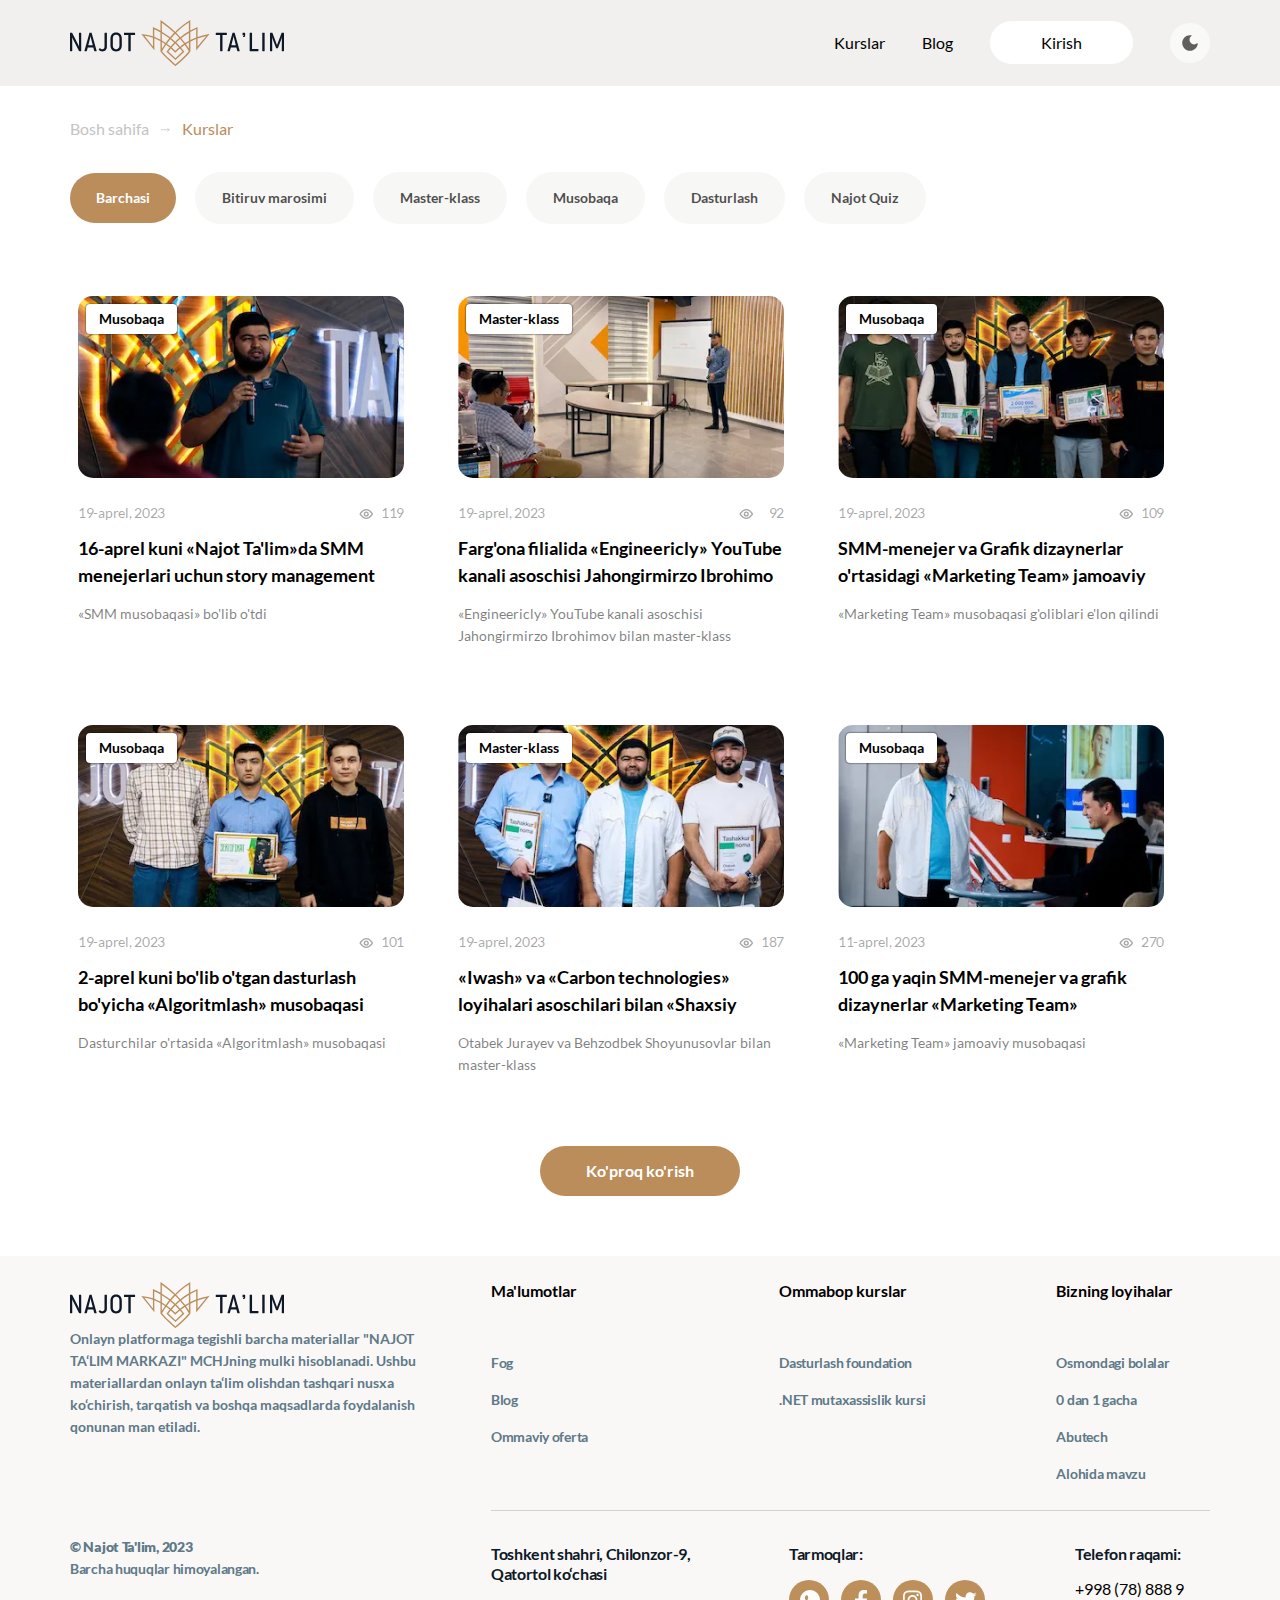
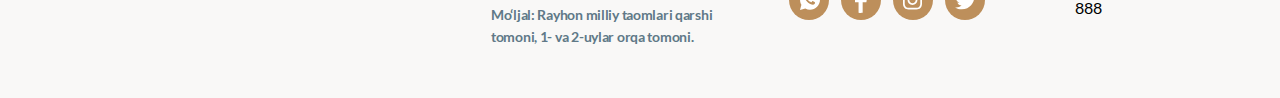
==== commit db19b168: "Add final" ====
--- a/blog.html
+++ b/blog.html
@@ -5,8 +5,8 @@
     <meta charset="UTF-8" />
     <meta http-equiv="X-UA-Compatible" content="IE=edge" />
     <meta name="viewport" content="width=device-width, initial-scale=1.0" />
+    <link rel="stylesheet" href="./css/main.css" />
     <title>Blog</title>
-    <link rel="stylesheet" href="./css/main.css" />
 </head>
 
 <body>
@@ -71,130 +71,129 @@
             </div>
           </div>
         </div>
-    </header>
+      </header>
     <!-- header end -->
-
 
     <!-- main start  -->
     <main>
-       <section class="master__section">
-        <div class="container">
-            <div class="course__home">
-                <a class="home__link" href="./index.html">Bosh sahifa</a>
-                <a class="course__link" href="./blog.html">Kurslar</a>
-            </div>
-            <div class="master-btn__content">
-                <button class="master-hero__btn">Barchasi</button>
-                <button class="master__btn">Bitiruv marosimi</button>
-                <button class="master__btn">Master-klass</button>
-                <button class="master__btn">Musobaqa</button>
-                <button class="master__btn">Dasturlash</button>
-                <button class="master__btn">Najot Quiz</button>
-            </div>
-        </div>
-       </section>
-
-       <section>
-        <div class="container">
-            <ul class="grid__container">
-                <li class="grid__item">
-                    <div class="competition-img__box">
-                        <button class="competition__btn">Musobaqa</button>
-                    </div>
-                    <div class="competition__content">
-                        <div class="competition__box">
-                            <span class="competition__spn">19-aprel, 2023</span>
-                            <ins class="competition__ins">119</ins>
-                        </div>
-                        <p class="competition__text">16-aprel kuni «Najot Ta'lim»da SMM
-                            menejerlari uchun story management
-                        </p>
-                        <p class="competition__smm">«SMM musobaqasi» bo'lib o'tdi</p>
-                    </div>
-                </li>
-                <li class="grid__item">
-                    <div class="competition-img__box">
-                        <button class="competition__btn">Master-klass</button>
-                    </div>
-                    <div class="competition__content">
-                        <div class="competition__box">
-                            <span class="competition__spn">19-aprel, 2023</span>
-                            <ins class="competition__ins">92</ins>
-                        </div>
-                        <p class="competition__text">Farg'ona filialida «Engineericly» YouTube
-                            kanali asoschisi Jahongirmirzo Ibrohimo
-                        </p>
-                        <p class="competition__smm">«Engineericly» YouTube kanali asoschisi Jahongirmirzo
-                            Ibrohimov bilan master-klass</p>
-                    </div>
-                </li>
-                <li class="grid__item">
-                    <div class="competition-img__box">
-                        <button class="competition__btn">Musobaqa</button>
-                    </div>
-                    <div class="competition__content">
-                        <div class="competition__box">
-                            <span class="competition__spn">19-aprel, 2023</span>
-                            <ins class="competition__ins">109</ins>
-                        </div>
-                        <p class="competition__text">SMM-menejer va Grafik dizaynerlar
-                            o'rtasidagi «Marketing Team» jamoaviy
-                        </p>
-                        <p class="competition__smm">«Marketing Team» musobaqasi g'oliblari e'lon qilindi</p>
-                    </div>
-                </li>
-                
-                <li class="grid__item">
-                    <div class="competition-img__box">
-                        <button class="competition__btn">Musobaqa</button>
-                    </div>
-                    <div class="competition__content">
-                        <div class="competition__box">
-                            <span class="competition__spn">19-aprel, 2023</span>
-                            <ins class="competition__ins">101</ins>
-                        </div>
-                        <p class="competition__text">2-aprel kuni bo'lib o'tgan dasturlash
-                            bo'yicha «Algoritmlash» musobaqasi
-                        </p>
-                        <p class="competition__smm">Dasturchilar o'rtasida «Algoritmlash» musobaqasi</p>
-                    </div>
-                </li>
-                <li class="grid__item">
-                    <div class="competition-img__box">
-                        <button class="competition__btn">Master-klass</button>
-                    </div>
-                    <div class="competition__content">
-                        <div class="competition__box">
-                            <span class="competition__spn">19-aprel, 2023</span>
-                            <ins class="competition__ins">187</ins>
-                        </div>
-                        <p class="competition__text">«Iwash» va «Carbon technologies»
-                            loyihalari asoschilari bilan «Shaxsiy
-                        </p>
-                        <p class="competition__smm">Otabek Jurayev va Behzodbek Shoyunusovlar bilan
-                            master-klass</p>
-                    </div>
-                </li>
-                <li class="grid__item">
-                    <div class="competition-img__box">
-                        <button class="competition__btn">Musobaqa</button>
-                    </div>
-                    <div class="competition__content">
-                        <div class="competition__box">
-                            <span class="competition__spn">11-aprel, 2023</span>
-                            <ins class="competition__ins">270</ins>
-                        </div>
-                        <p class="competition__text">100 ga yaqin SMM-menejer va grafik
-                            dizaynerlar «Marketing Team»
-                        </p>
-                        <p class="competition__smm">«Marketing Team» jamoaviy musobaqasi</p>
-                    </div>
-                </li>
-            </ul>
-
-            <button class="competition-add__btn" type="button">Ko'proq ko'rish</button>
-        </div>
-       </section>
+        <section class="master__section">
+            <div class="container">
+                <div class="course__home">
+                    <a class="home__link" href="./index.html">Bosh sahifa</a>
+                    <a class="course__link" href="./blog.html">Kurslar</a>
+                </div>
+                <div class="master-btn__content">
+                    <button class="master-hero__btn">Barchasi</button>
+                    <button class="master__btn">Bitiruv marosimi</button>
+                    <button class="master__btn">Master-klass</button>
+                    <button class="master__btn">Musobaqa</button>
+                    <button class="master__btn">Dasturlash</button>
+                    <button class="master__btn">Najot Quiz</button>
+                </div>
+            </div>
+        </section>
+
+        <section>
+            <div class="container">
+                <ul class="grid__container">
+                    <li class="grid__item">
+                        <div class="competition-img__box">
+                            <button class="competition__btn">Musobaqa</button>
+                        </div>
+                        <div class="competition__content">
+                            <div class="competition__box">
+                                <span class="competition__spn">19-aprel, 2023</span>
+                                <ins class="competition__ins">119</ins>
+                            </div>
+                            <p class="competition__text">16-aprel kuni «Najot Ta'lim»da SMM
+                                menejerlari uchun story management
+                            </p>
+                            <p class="competition__smm">«SMM musobaqasi» bo'lib o'tdi</p>
+                        </div>
+                    </li>
+                    <li class="grid__item">
+                        <div class="competition-img__box">
+                            <button class="competition__btn">Master-klass</button>
+                        </div>
+                        <div class="competition__content">
+                            <div class="competition__box">
+                                <span class="competition__spn">19-aprel, 2023</span>
+                                <ins class="competition__ins">92</ins>
+                            </div>
+                            <p class="competition__text">Farg'ona filialida «Engineericly» YouTube
+                                kanali asoschisi Jahongirmirzo Ibrohimo
+                            </p>
+                            <p class="competition__smm">«Engineericly» YouTube kanali asoschisi Jahongirmirzo
+                                Ibrohimov bilan master-klass</p>
+                        </div>
+                    </li>
+                    <li class="grid__item">
+                        <div class="competition-img__box">
+                            <button class="competition__btn">Musobaqa</button>
+                        </div>
+                        <div class="competition__content">
+                            <div class="competition__box">
+                                <span class="competition__spn">19-aprel, 2023</span>
+                                <ins class="competition__ins">109</ins>
+                            </div>
+                            <p class="competition__text">SMM-menejer va Grafik dizaynerlar
+                                o'rtasidagi «Marketing Team» jamoaviy
+                            </p>
+                            <p class="competition__smm">«Marketing Team» musobaqasi g'oliblari e'lon qilindi</p>
+                        </div>
+                    </li>
+
+                    <li class="grid__item">
+                        <div class="competition-img__box">
+                            <button class="competition__btn">Musobaqa</button>
+                        </div>
+                        <div class="competition__content">
+                            <div class="competition__box">
+                                <span class="competition__spn">19-aprel, 2023</span>
+                                <ins class="competition__ins">101</ins>
+                            </div>
+                            <p class="competition__text">2-aprel kuni bo'lib o'tgan dasturlash
+                                bo'yicha «Algoritmlash» musobaqasi
+                            </p>
+                            <p class="competition__smm">Dasturchilar o'rtasida «Algoritmlash» musobaqasi</p>
+                        </div>
+                    </li>
+                    <li class="grid__item">
+                        <div class="competition-img__box">
+                            <button class="competition__btn">Master-klass</button>
+                        </div>
+                        <div class="competition__content">
+                            <div class="competition__box">
+                                <span class="competition__spn">19-aprel, 2023</span>
+                                <ins class="competition__ins">187</ins>
+                            </div>
+                            <p class="competition__text">«Iwash» va «Carbon technologies»
+                                loyihalari asoschilari bilan «Shaxsiy
+                            </p>
+                            <p class="competition__smm">Otabek Jurayev va Behzodbek Shoyunusovlar bilan
+                                master-klass</p>
+                        </div>
+                    </li>
+                    <li class="grid__item">
+                        <div class="competition-img__box">
+                            <button class="competition__btn">Musobaqa</button>
+                        </div>
+                        <div class="competition__content">
+                            <div class="competition__box">
+                                <span class="competition__spn">11-aprel, 2023</span>
+                                <ins class="competition__ins">270</ins>
+                            </div>
+                            <p class="competition__text">100 ga yaqin SMM-menejer va grafik
+                                dizaynerlar «Marketing Team»
+                            </p>
+                            <p class="competition__smm">«Marketing Team» jamoaviy musobaqasi</p>
+                        </div>
+                    </li>
+                </ul>
+
+                <button class="competition-add__btn" type="button">Ko'proq ko'rish</button>
+            </div>
+        </section>
 
     </main>
     <!-- main end -->
@@ -202,173 +201,149 @@
     <!-- footer start  -->
     <footer class="footer">
         <div class="container">
-          <div class="footer__inner">
-            <div class="footer__logoInfo">
-              <a href="./index.html">
-                <img src="./images/logo.svg" alt="Logo" width="214" height="46">
-              </a>
-              <p class="footer__text">Onlayn platformaga tegishli barcha
-                materiallar "NAJOT TA‘LIM MARKAZI"
-                MCHJning mulki hisoblanadi. Ushbu
-                materiallardan onlayn ta‘lim olishdan
-                tashqari nusxa ko‘chirish, tarqatish va
-                boshqa maqsadlarda foydalanish
-                qonunan man etiladi.</p>
-              <div>
-                <div class="footer__nt">
-                  <strong class="footer__ni">© Najot Ta'lim, 2023
-                  </strong>
-                  <p class="footer__in">Barcha huquqlar himoyalangan.</p>
+            <div class="footer__inner">
+                <div class="footer__logoInfo">
+                    <a class="footer__imgLink" href="./index.html">
+                        <img src="./images/logo.svg" alt="Logo" width="214" height="46">
+                    </a>
+                    <p class="footer__text">Onlayn platformaga tegishli barcha
+                        materiallar "NAJOT TA‘LIM MARKAZI"
+                        MCHJning mulki hisoblanadi. Ushbu
+                        materiallardan onlayn ta‘lim olishdan
+                        tashqari nusxa ko‘chirish, tarqatish va
+                        boshqa maqsadlarda foydalanish
+                        qonunan man etiladi.</p>
+                    <div>
+                        <div class="footer__nt">
+                            <strong class="footer__ni">© Najot Ta'lim, 2023
+                            </strong>
+                            <p class="footer__in">Barcha huquqlar himoyalangan.</p>
+                        </div>
+                    </div>
                 </div>
-              </div>
-            </div>
-            <div class="footer__right">
-              <div class="footer__top">
-                <ul class="footer__lists">
-                  <li class="footer__list__items">
-                    <strong class=footer__title>Ma'lumotlar</strong>
-                    <button class="footer__acordion">
-                      <svg width="12" height="7" viewBox="0 0 12 7" fill="none" xmlns="http://www.w3.org/2000/svg">
-                        <path d="M1.49707 1.20239L5.99707 5.70239L10.4971 1.20239" stroke="black" stroke-width="1.3"
-                          stroke-linecap="round" stroke-linejoin="round" />
-                      </svg>
-                    </button>
-                    <div class="footer__list__items__btn">
-                      <a class="footer__list__links" href="#">Fog</a>
-                      <a class="footer__list__links" href="#">Blog</a>
-                      <a class="footer__list__links" href="#">Ommaviy oferta</a>
+                <div class="footer__right">
+                    <div class="footer__top">
+                        <ul class="footer__lists">
+                            <li class="footer__list__items">
+                                <strong class=footer__title>Ma'lumotlar</strong>
+                                <button class="footer__acordion">
+                                    <svg width="12" height="7" viewBox="0 0 12 7" fill="none"
+                                        xmlns="http://www.w3.org/2000/svg">
+                                        <path d="M1.49707 1.20239L5.99707 5.70239L10.4971 1.20239" stroke="black"
+                                            stroke-width="1.3" stroke-linecap="round" stroke-linejoin="round" />
+                                    </svg>
+                                </button>
+                                <div class="footer__list__items__btn">
+                                    <a class="footer__list__links" href="#">Fog</a>
+                                    <a class="footer__list__links" href="#">Blog</a>
+                                    <a class="footer__list__links" href="#">Ommaviy oferta</a>
+                                </div>
+                            </li>
+                        </ul>
+                        <ul class="footer__lists">
+                            <li class="footer__list__items">
+                                <div class="footer__acordions">
+                                    <strong class="footer__title">Ommabop kurslar</strong>
+                                    <button class="footer__acordion">
+                                        <svg width="12" height="7" viewBox="0 0 12 7" fill="none"
+                                            xmlns="http://www.w3.org/2000/svg">
+                                            <path d="M1.49707 1.20239L5.99707 5.70239L10.4971 1.20239" stroke="black"
+                                                stroke-width="1.3" stroke-linecap="round" stroke-linejoin="round" />
+                                        </svg>
+                                    </button>
+                                </div>
+                                <div class="footer__list__items__btn">
+                                    <a class="footer__list__links" href="#">Dasturlash foundation</a>
+                                    <a class="footer__list__links" href="#">.NET mutaxassislik kursi</a>
+                                </div>
+                            </li>
+                        </ul>
+                        <ul class="footer__lists">
+                            <li class="footer__list__items">
+                                <strong class=footer__title>Bizning loyihalar</strong>
+                                <button class="footer__acordion">
+                                    <svg width="12" height="7" viewBox="0 0 12 7" fill="none"
+                                        xmlns="http://www.w3.org/2000/svg">
+                                        <path d="M1.49707 1.20239L5.99707 5.70239L10.4971 1.20239" stroke="black"
+                                            stroke-width="1.3" stroke-linecap="round" stroke-linejoin="round" />
+                                    </svg>
+                                </button>
+                                <div class="footer__list__items__btn">
+                                    <a class="footer__list__links" href="#">Osmondagi bolalar</a>
+                                    <a class="footer__list__links" href="#">0 dan 1 gacha</a>
+                                    <a class="footer__list__links" href="#">Abutech</a>
+                                    <a class="footer__list__links" href="#">Alohida mavzu</a>
+                                </div>
+                            </li>
+                        </ul>
                     </div>
-                  </li>
-                </ul>
-                <ul class="footer__lists">
-                  <li class="footer__list__items">
-                    <div class="footer__acordions">
-                      <strong class="footer__title">Ommabop kurslar</strong>
-                      <button class="footer__acordion">
-                        <svg width="12" height="7" viewBox="0 0 12 7" fill="none" xmlns="http://www.w3.org/2000/svg">
-                          <path d="M1.49707 1.20239L5.99707 5.70239L10.4971 1.20239" stroke="black" stroke-width="1.3"
-                            stroke-linecap="round" stroke-linejoin="round" />
-                        </svg>
-                      </button>
+                    <div class="footer__bottom">
+                        <div class="footer__address">
+                            <strong class="footer__bot__titles">Toshkent shahri, Chilonzor-9,
+                                Qatortol ko‘chasi</strong>
+                            <p class="footer__bot__address">Mo‘ljal: Rayhon milliy taomlari qarshi
+                                tomoni, 1- va 2-uylar orqa tomoni.</p>
+                        </div>
+                        <div class="footer__bot-social">
+                            <div class="footer__social">
+                                <strong class="footer__social__title">Tarmoqlar:</strong>
+                                <div class="soci__icons">
+                                    <div class="social__icons">
+                                        <svg class="whatsap" width="22" height="20" viewBox="0 0 21 21" fill="none"
+                                            xmlns="http://www.w3.org/2000/svg">
+                                            <path
+                                                d="M17.9268 3.0625C15.9512 1.09375 13.3171 0 10.5366 0C4.7561 0 0.0731696 4.66667 0.0731696 10.4271C0.0731696 12.25 0.585366 14.0729 1.46341 15.6042L0 21L5.56098 19.5417C7.09756 20.3438 8.78049 20.7812 10.5366 20.7812C16.3171 20.7812 21 16.1146 21 10.3542C20.9268 7.65625 19.9024 5.03125 17.9268 3.0625ZM15.5854 14.1458C15.3659 14.7292 14.3415 15.3125 13.8293 15.3854C13.3902 15.4583 12.8049 15.4583 12.2195 15.3125C11.8537 15.1667 11.3415 15.0208 10.7561 14.7292C8.12195 13.6354 6.43903 11.0104 6.29268 10.7917C6.14634 10.6458 5.19512 9.40625 5.19512 8.09375C5.19512 6.78125 5.85366 6.19792 6.07317 5.90625C6.29268 5.61458 6.58536 5.61458 6.80488 5.61458C6.95122 5.61458 7.17073 5.61458 7.31707 5.61458C7.46341 5.61458 7.68293 5.54167 7.90244 6.05208C8.12195 6.5625 8.63414 7.875 8.70731 7.94792C8.78049 8.09375 8.78049 8.23958 8.70731 8.38542C8.63414 8.53125 8.56097 8.67708 8.41463 8.82292C8.26829 8.96875 8.12195 9.1875 8.04878 9.26042C7.90244 9.40625 7.7561 9.55208 7.90244 9.77083C8.04878 10.0625 8.56097 10.8646 9.36585 11.5937C10.3902 12.4687 11.1951 12.7604 11.4878 12.9063C11.7805 13.0521 11.9268 12.9792 12.0732 12.8333C12.2195 12.6875 12.7317 12.1042 12.878 11.8125C13.0244 11.5208 13.2439 11.5938 13.4634 11.6667C13.6829 11.7396 15 12.3958 15.2195 12.5417C15.5122 12.6875 15.6585 12.7604 15.7317 12.8333C15.8049 13.0521 15.8049 13.5625 15.5854 14.1458Z"
+                                                fill="white" />
+                                        </svg>
+                                    </div>
+                                    <div class="social__icons">
+                                        <svg class="facebook" width="20" height="23" viewBox="0 0 12 23" fill="none"
+                                            xmlns="http://www.w3.org/2000/svg">
+                                            <path
+                                                d="M7.65708 12.3648H11.3793L11.9637 8.56055H7.65632V6.48134C7.65632 4.90099 8.16957 3.49962 9.63891 3.49962H12V0.179741C11.5852 0.123382 10.7078 0 9.04996 0C5.58819 0 3.55867 1.8393 3.55867 6.0297V8.56055H0V12.3648H3.55867V22.821C4.26344 22.9276 4.97729 23 5.71007 23C6.37245 23 7.01893 22.9391 7.65708 22.8522V12.3648Z"
+                                                fill="white" />
+                                        </svg>
+                                    </div>
+                                    <div class="social__icons">
+                                        <svg class="inst" width="19" height="20" viewBox="0 0 20 20" fill="none"
+                                            xmlns="http://www.w3.org/2000/svg">
+                                            <path
+                                                d="M10 1.80723C12.6506 1.80723 13.0121 1.80723 14.0964 1.80723C15.0602 1.80723 15.5422 2.04819 15.9036 2.16868C16.3855 2.40964 16.747 2.53012 17.1084 2.89157C17.4699 3.25301 17.7108 3.61446 17.8313 4.09639C17.9518 4.45783 18.0723 4.93976 18.1928 5.90362C18.1928 6.98795 18.1928 7.22892 18.1928 10C18.1928 12.7711 18.1928 13.0121 18.1928 14.0964C18.1928 15.0602 17.9518 15.5422 17.8313 15.9036C17.5904 16.3855 17.4699 16.747 17.1084 17.1084C16.747 17.4699 16.3855 17.7108 15.9036 17.8313C15.5422 17.9518 15.0602 18.0723 14.0964 18.1928C13.0121 18.1928 12.7711 18.1928 10 18.1928C7.22892 18.1928 6.98795 18.1928 5.90362 18.1928C4.93976 18.1928 4.45783 17.9518 4.09639 17.8313C3.61446 17.5904 3.25301 17.4699 2.89157 17.1084C2.53012 16.747 2.28916 16.3855 2.16868 15.9036C2.04819 15.5422 1.92771 15.0602 1.80723 14.0964C1.80723 13.0121 1.80723 12.7711 1.80723 10C1.80723 7.22892 1.80723 6.98795 1.80723 5.90362C1.80723 4.93976 2.04819 4.45783 2.16868 4.09639C2.40964 3.61446 2.53012 3.25301 2.89157 2.89157C3.25301 2.53012 3.61446 2.28916 4.09639 2.16868C4.45783 2.04819 4.93976 1.92771 5.90362 1.80723C6.98795 1.80723 7.3494 1.80723 10 1.80723ZM10 0C7.22892 0 6.98795 0 5.90362 0C4.81928 0 4.09639 0.240965 3.49398 0.481928C2.89157 0.722892 2.28916 1.08434 1.68675 1.68675C1.08434 2.28916 0.843374 2.77109 0.481928 3.49398C0.240965 4.09639 0.120482 4.81928 0 5.90362C0 6.98795 0 7.3494 0 10C0 12.7711 0 13.0121 0 14.0964C0 15.1807 0.240965 15.9036 0.481928 16.506C0.722892 17.1084 1.08434 17.7108 1.68675 18.3133C2.28916 18.9157 2.77109 19.1566 3.49398 19.5181C4.09639 19.759 4.81928 19.8795 5.90362 20C6.98795 20 7.3494 20 10 20C12.6506 20 13.0121 20 14.0964 20C15.1807 20 15.9036 19.759 16.506 19.5181C17.1084 19.2771 17.7108 18.9157 18.3133 18.3133C18.9157 17.7108 19.1566 17.2289 19.5181 16.506C19.759 15.9036 19.8795 15.1807 20 14.0964C20 13.0121 20 12.6506 20 10C20 7.3494 20 6.98795 20 5.90362C20 4.81928 19.759 4.09639 19.5181 3.49398C19.2771 2.89157 18.9157 2.28916 18.3133 1.68675C17.7108 1.08434 17.2289 0.843374 16.506 0.481928C15.9036 0.240965 15.1807 0.120482 14.0964 0C13.0121 0 12.7711 0 10 0Z"
+                                                fill="white" />
+                                            <path
+                                                d="M10 4.81928C7.10843 4.81928 4.81928 7.10843 4.81928 10C4.81928 12.8916 7.10843 15.1807 10 15.1807C12.8916 15.1807 15.1807 12.8916 15.1807 10C15.1807 7.10843 12.8916 4.81928 10 4.81928ZM10 13.3735C8.19277 13.3735 6.62651 11.9277 6.62651 10C6.62651 8.19277 8.07229 6.62651 10 6.62651C11.8072 6.62651 13.3735 8.07229 13.3735 10C13.3735 11.8072 11.8072 13.3735 10 13.3735Z"
+                                                fill="white" />
+                                            <path
+                                                d="M15.3012 5.90362C15.9666 5.90362 16.506 5.3642 16.506 4.6988C16.506 4.03339 15.9666 3.49398 15.3012 3.49398C14.6358 3.49398 14.0964 4.03339 14.0964 4.6988C14.0964 5.3642 14.6358 5.90362 15.3012 5.90362Z"
+                                                fill="white" />
+                                        </svg>
+
+                                    </div>
+                                    <div class="social__icons">
+                                        <svg class="twitter" width="22" height="22" viewBox="0 0 20 16" fill="none"
+                                            xmlns="http://www.w3.org/2000/svg">
+                                            <path
+                                                d="M19.6 1.89999C18.9 2.19999 18.1 2.4 17.3 2.5C18.1 2 18.8 1.2 19.1 0.300003C18.3 0.800003 17.5 1.1 16.5 1.3C15.8 0.500003 14.7 0 13.6 0C11.4 0 9.59999 1.8 9.59999 4C9.59999 4.3 9.6 4.59999 9.7 4.89999C6.4 4.69999 3.39999 3.1 1.39999 0.699997C1.09999 1.3 0.899994 2 0.899994 2.7C0.899994 4.1 1.6 5.3 2.7 6C2 6 1.39999 5.8 0.899994 5.5C0.899994 7.4 2.29999 9.09999 4.09999 9.39999C3.79999 9.49999 3.4 9.5 3 9.5C2.7 9.5 2.5 9.49999 2.2 9.39999C2.7 11 4.2 12.2 6 12.2C4.6 13.3 2.9 13.9 1 13.9C0.7 13.9 0.4 13.9 0 13.8C1.8 14.9 3.9 15.6 6.2 15.6C13.6 15.6 17.6 9.5 17.6 4.2V3.7C18.4 3.4 19.1 2.69999 19.6 1.89999Z"
+                                                fill="white" />
+                                        </svg>
+
+                                    </div>
+                                </div>
+                            </div>
+                            <div class="footer__connect">
+                                <strong class="connect__title">Telefon raqami:</strong>
+                                <p class="connect__phone">+998 (78) 888 9 888</p>
+                            </div>
+                        </div>
                     </div>
-                    <div class="footer__list__items__btn">
-                      <a class="footer__list__links" href="#">Dasturlash foundation</a>
-                      <a class="footer__list__links" href="#">.NET mutaxassislik kursi</a>
-                    </div>
-                  </li>
-                </ul>
-                <ul class="footer__lists">
-                  <li class="footer__list__items">
-                    <strong class=footer__title>Bizning loyihalar</strong>
-                    <button class="footer__acordion">
-                      <svg width="12" height="7" viewBox="0 0 12 7" fill="none" xmlns="http://www.w3.org/2000/svg">
-                        <path d="M1.49707 1.20239L5.99707 5.70239L10.4971 1.20239" stroke="black" stroke-width="1.3"
-                          stroke-linecap="round" stroke-linejoin="round" />
-                      </svg>
-                    </button>
-                    <div class="footer__list__items__btn">
-                      <a class="footer__list__links" href="#">Osmondagi bolalar</a>
-                      <a class="footer__list__links" href="#">0 dan 1 gacha</a>
-                      <a class="footer__list__links" href="#">Abutech</a>
-                      <a class="footer__list__links" href="#">Alohida mavzu</a>
-                    </div>
-                  </li>
-                </ul>
-              </div>
-              <div class="footer__bottom">
-                <div class="footer__address">
-                  <strong class="footer__bot__titles">Toshkent shahri, Chilonzor-9,
-                    Qatortol ko‘chasi</strong>
-                  <p class="footer__bot__address">Mo‘ljal: Rayhon milliy taomlari qarshi
-                    tomoni, 1- va 2-uylar orqa tomoni.</p>
                 </div>
-                <div class="footer__bot-social">
-                  <div class="footer__social">
-                    <strong class="footer__social__title">Tarmoqlar:</strong>
-                    <div class="soci__icons">
-                      <div class="social__icons">
-                        <svg class="tg" width="25" height="26" viewBox="0 0 25 26" xmlns="http://www.w3.org/2000/svg">
-                          <path fill-rule="evenodd" clip-rule="evenodd"
-                            d="M24.58 13.2801C24.58 20.156 19.2074 25.7301 12.58 25.7301C5.9526 25.7301 0.580017 20.156 0.580017 13.2801C0.580017 6.40413 5.9526 0.830078 12.58 0.830078C19.2074 0.830078 24.58 6.40413 24.58 13.2801ZM12.9546 9.8203C11.7903 10.3333 9.46336 11.3951 5.9737 13.0057C5.40704 13.2444 5.11019 13.4779 5.08317 13.7062C5.0375 14.0921 5.49371 14.2441 6.11494 14.451C6.19944 14.4792 6.28699 14.5083 6.37675 14.5392C6.98795 14.7497 7.81011 14.9959 8.23752 15.0057C8.62523 15.0146 9.05794 14.8452 9.53568 14.4977C12.7962 12.1663 14.4792 10.9879 14.5849 10.9625C14.6594 10.9445 14.7628 10.922 14.8327 10.9879C14.9027 11.0538 14.8959 11.1786 14.8884 11.2121C14.8433 11.4162 13.0525 13.1798 12.1258 14.0924C11.8369 14.3769 11.6319 14.5788 11.59 14.6249C11.4962 14.7281 11.4006 14.8258 11.3086 14.9196C10.7408 15.4995 10.315 15.9343 11.3322 16.6444C11.821 16.9856 12.2122 17.2678 12.6024 17.5493C13.0286 17.8567 13.4537 18.1634 14.0036 18.5453C14.1438 18.6426 14.2776 18.7436 14.4079 18.8421C14.9039 19.2166 15.3495 19.5531 15.8999 19.4994C16.2198 19.4683 16.5502 19.1496 16.718 18.1994C17.1146 15.9537 17.8941 11.0879 18.0742 9.08277C18.09 8.9071 18.0701 8.68227 18.0542 8.58358C18.0383 8.48489 18.0049 8.34427 17.8838 8.24018C17.7404 8.1169 17.519 8.0909 17.42 8.09266C16.9697 8.10115 16.279 8.35559 12.9546 9.8203Z"
-                            fill="#BA8D5B" />
-                        </svg>
-                      </div>
-                      <div class="social__icons">
-                        <svg class="facebook" width="25" height="25" viewBox="0 0 25 25" fill="none"
-                          xmlns="http://www.w3.org/2000/svg">
-                          <path fill-rule="evenodd" clip-rule="evenodd"
-                            d="M12.58 0.0800781C5.9526 0.0800781 0.580017 5.45266 0.580017 12.0801C0.580017 18.7075 5.9526 24.0801 12.58 24.0801C19.2074 24.0801 24.58 18.7075 24.58 12.0801C24.58 5.45266 19.2074 0.0800781 12.58 0.0800781ZM13.7347 12.0792V20.0801H10.6307V12.0795H9.08002V9.32229H10.6307V7.6669C10.6307 5.4176 11.5064 4.08008 13.9942 4.08008H16.0653V6.83756H14.7707C13.8023 6.83756 13.7382 7.22288 13.7382 7.94199L13.7347 9.32198H16.08L15.8056 12.0792H13.7347Z"
-                            fill="#BA8D5B" />
-                        </svg>
-                      </div>
-                      <div class="social__icons">
-                        <svg class="youtube" width="25" height="25" viewBox="0 0 25 25" fill="none"
-                          xmlns="http://www.w3.org/2000/svg">
-                          <g clip-path="url(#clip0_4_548)">
-                            <path fill-rule="evenodd" clip-rule="evenodd"
-                              d="M12.58 0.0800781C5.9526 0.0800781 0.580017 5.45266 0.580017 12.0801C0.580017 18.7075 5.9526 24.0801 12.58 24.0801C19.2074 24.0801 24.58 18.7075 24.58 12.0801C24.58 5.45266 19.2074 0.0800781 12.58 0.0800781ZM17.5808 7.95474C18.1316 8.10588 18.5653 8.55119 18.7125 9.11669C18.98 10.1416 18.98 12.2801 18.98 12.2801C18.98 12.2801 18.98 14.4185 18.7125 15.4435C18.5653 16.009 18.1316 16.4543 17.5808 16.6055C16.5827 16.8801 12.58 16.8801 12.58 16.8801C12.58 16.8801 8.57733 16.8801 7.57915 16.6055C7.02838 16.4543 6.59464 16.009 6.44744 15.4435C6.18002 14.4185 6.18002 12.2801 6.18002 12.2801C6.18002 12.2801 6.18002 10.1416 6.44744 9.11669C6.59464 8.55119 7.02838 8.10588 7.57915 7.95474C8.57733 7.68008 12.58 7.68008 12.58 7.68008C12.58 7.68008 16.5827 7.68008 17.5808 7.95474Z"
-                              fill="#BA8D5B" />
-                            <path d="M11.38 14.4805V10.4805L14.58 12.4806L11.38 14.4805Z" fill="#BA8D5B" />
-                          </g>
-                          <defs>
-                            <clipPath id="clip0_4_548">
-                              <rect width="24" height="24" fill="white" transform="translate(0.580017 0.0800781)" />
-                            </clipPath>
-                          </defs>
-                        </svg>
-    
-                      </div>
-                      <div class="social__icons">
-                        <svg class="inst" width="25" height="25" viewBox="0 0 25 25" fill="none"
-                          xmlns="http://www.w3.org/2000/svg">
-                          <path
-                            d="M12.58 24.0801C19.2074 24.0801 24.58 18.7075 24.58 12.0801C24.58 5.45266 19.2074 0.0800781 12.58 0.0800781C5.9526 0.0800781 0.580017 5.45266 0.580017 12.0801C0.580017 18.7075 5.9526 24.0801 12.58 24.0801Z"
-                            fill="#BA8D5B" />
-                          <path
-                            d="M15.1295 5.41211H10.0362C7.76421 5.41211 5.91888 7.25744 5.91888 9.52944V14.6228C5.91888 16.8948 7.76421 18.7401 10.0362 18.7401H15.1295C17.4015 18.7401 19.2469 16.8948 19.2469 14.6228V9.52944C19.2469 7.25744 17.4015 5.41211 15.1295 5.41211ZM17.7589 14.6281C17.7589 16.0788 16.5802 17.2628 15.1242 17.2628H10.0309C8.58021 17.2628 7.39621 16.0841 7.39621 14.6281V9.53478C7.39621 8.08411 8.57488 6.90011 10.0309 6.90011H15.1242C16.5749 6.90011 17.7589 8.07878 17.7589 9.53478V14.6281Z"
-                            fill="white" />
-                          <path
-                            d="M12.5798 8.66992C10.7025 8.66992 9.17181 10.2006 9.17181 12.0779C9.17181 13.9553 10.7025 15.4859 12.5798 15.4859C14.4571 15.4859 15.9878 13.9553 15.9878 12.0779C15.9878 10.2006 14.4571 8.66992 12.5798 8.66992ZM12.5798 14.1473C11.4385 14.1473 10.5105 13.2193 10.5105 12.0779C10.5105 10.9366 11.4385 10.0086 12.5798 10.0086C13.7211 10.0086 14.6491 10.9366 14.6491 12.0779C14.6491 13.2193 13.7211 14.1473 12.5798 14.1473Z"
-                            fill="white" />
-                          <path
-                            d="M16.2474 9.04297C16.5614 8.99207 16.7746 8.69628 16.7237 8.3823C16.6728 8.06832 16.377 7.85505 16.0631 7.90595C15.7491 7.95685 15.5358 8.25264 15.5867 8.56662C15.6376 8.8806 15.9334 9.09387 16.2474 9.04297Z"
-                            fill="white" />
-                        </svg>
-    
-                      </div>
-                      <div class="social__icons">
-                        <svg class="link" width="25" height="25" viewBox="0 0 25 25" fill="none"
-                          xmlns="http://www.w3.org/2000/svg">
-                          <g clip-path="url(#clip0_4_562)">
-                            <path
-                              d="M0.580017 12.0801C0.580017 5.45266 5.9526 0.0800781 12.58 0.0800781C19.2074 0.0800781 24.58 5.45266 24.58 12.0801C24.58 18.7075 19.2074 24.0801 12.58 24.0801C5.9526 24.0801 0.580017 18.7075 0.580017 12.0801Z"
-                              fill="#BA8D5B" />
-                            <path fill-rule="evenodd" clip-rule="evenodd"
-                              d="M9.23949 7.49143C9.23949 8.27598 8.64893 8.90375 7.7007 8.90375H7.68332C6.77034 8.90375 6.18011 8.27598 6.18011 7.49143C6.18011 6.69028 6.78831 6.08008 7.71862 6.08008C8.64893 6.08008 9.22184 6.69028 9.23949 7.49143ZM9.0604 10.0189V18.1898H6.34094V10.0189H9.0604ZM18.868 18.1899L18.8681 13.505C18.8681 10.9953 17.5265 9.82721 15.737 9.82721C14.2931 9.82721 13.6467 10.6203 13.2857 11.1766V10.0193H10.566C10.6018 10.786 10.566 18.1902 10.566 18.1902H13.2857V13.6269C13.2857 13.3827 13.3034 13.1391 13.3753 12.9642C13.5718 12.4764 14.0194 11.9713 14.7707 11.9713C15.7551 11.9713 16.1486 12.7205 16.1486 13.8185V18.1899H18.868Z"
-                              fill="white" />
-                          </g>
-                          <defs>
-                            <clipPath id="clip0_4_562">
-                              <rect width="24" height="24" fill="white" transform="translate(0.580017 0.0800781)" />
-                            </clipPath>
-                          </defs>
-                        </svg>
-    
-                      </div>
-                    </div>
-                  </div>
-                  <div class="footer__connect">
-                    <strong class="connect__title">Telefon raqami:</strong>
-                    <p class="connect__phone">+998 (78) 888 9 888</p>
-                  </div>
-                </div>
-              </div>
-            </div>
-          </div>
+            </div>
         </div>
     </footer>
     <!-- footer end  -->
+
     <script src="./js/main.js"></script>
 </body>
 
-</html>+</html>
+
--- a/css/main.css
+++ b/css/main.css
@@ -1,6 +1 @@
-
-
-@font-face{font-display:swap;font-family:"Lato";font-style:normal;font-weight:400;src:url("../fonts/lato-v24-latin-regular.woff2") format("woff2"),url("../fonts/lato-v24-latin-regular.woff") format("woff")}@font-face{font-display:swap;font-family:"Lato";font-style:normal;font-weight:700;src:url("../fonts/lato-v24-latin-700.woff2") format("woff2"),url("../fonts/lato-v24-latin-700.woff") format("woff")}@font-face{font-display:swap;font-family:"Lato";font-style:normal;font-weight:900;src:url("../fonts/lato-v24-latin-900.woff2") format("woff2"),url("../fonts/lato-v24-latin-900.woff") format("woff")}/*! normalize.css v8.0.1 | MIT License | github.com/necolas/normalize.css */html{line-height:1.15;-webkit-text-size-adjust:100%}body{margin:0}main{display:block}h1{font-size:2em;margin:.67em 0}hr{box-sizing:content-box;height:0;overflow:visible}pre{font-family:monospace,monospace;font-size:1em}a{background-color:rgba(0,0,0,0)}abbr[title]{border-bottom:none;text-decoration:underline;-webkit-text-decoration:underline dotted;text-decoration:underline dotted}b,strong{font-weight:bolder}code,kbd,samp{font-family:monospace,monospace;font-size:1em}small{font-size:80%}sub,sup{font-size:75%;line-height:0;position:relative;vertical-align:baseline}sub{bottom:-0.25em}sup{top:-0.5em}img{border-style:none}button,input,optgroup,select,textarea{font-family:inherit;font-size:100%;line-height:1.15;margin:0}button,input{overflow:visible}button,select{text-transform:none}button,[type=button],[type=reset],[type=submit]{-webkit-appearance:button}button::-moz-focus-inner,[type=button]::-moz-focus-inner,[type=reset]::-moz-focus-inner,[type=submit]::-moz-focus-inner{border-style:none;padding:0}button:-moz-focusring,[type=button]:-moz-focusring,[type=reset]:-moz-focusring,[type=submit]:-moz-focusring{outline:1px dotted ButtonText}fieldset{padding:.35em .75em .625em}legend{box-sizing:border-box;color:inherit;display:table;max-width:100%;padding:0;white-space:normal}progress{vertical-align:baseline}textarea{overflow:auto}[type=checkbox],[type=radio]{box-sizing:border-box;padding:0}[type=number]::-webkit-inner-spin-button,[type=number]::-webkit-outer-spin-button{height:auto}[type=search]{-webkit-appearance:textfield;outline-offset:-2px}[type=search]::-webkit-search-decoration{-webkit-appearance:none}::-webkit-file-upload-button{-webkit-appearance:button;font:inherit}details{display:block}summary{display:list-item}template{display:none}[hidden]{display:none}html{scroll-behavior:smooth;height:100%}*,*::after,*::before{box-sizing:border-box;list-style:none;text-decoration:none}body{font-family:"Lato",sans-serif;display:flex;flex-direction:column;height:100%;margin:0px;padding:0px}img{max-width:100%;height:auto;vertical-align:middle;-o-object-fit:cover;object-fit:cover}main{flex-grow:1}.visually-hidden{position:absolute;width:1px;height:1px;margin:-1px;padding:0;overflow:hidden;border:0;clip:rect(0 0 0 0)}.container{width:100%;max-width:1180px;padding:0px 20px;margin:0 auto}@media only screen and (max-width: 1024px){.container{padding:0 32px}}@media only screen and (max-width: 550px){.container{padding:0 16px}}header{padding:20px 0;background:#f1f0ee}.dark header{background-color:#0f1826}.header__navs{display:none}.header__inner{display:flex;align-items:center}.nav__list{display:flex;align-items:center;gap:37px;margin:0;padding:0}.header__nav{margin-left:auto}.nav__link{font-weight:500;font-size:16px;line-height:22px;color:#000;border-bottom:1px solid rgba(0,0,0,0);transition:all .3s ease}.nav__link:hover{border-bottom:1px solid}.dark .nav__link{color:#fff}.login{font-weight:500;font-size:16px;line-height:22px;color:#000;padding:11px 50px;background:#fff;border-radius:100px;border:1px solid rgba(0,0,0,0);transition:all .3s ease}.login:hover{background:#f1f0ee;border:1px solid #bd8f5b;border-radius:100px}.login:active{background:#bd8f5b;color:#fff}.header__dark__btn{border:none;outline:none;cursor:pointer;padding:12px 12px 8px 12px;background:#fff;border-radius:100px;opacity:.6;transition:all .3s ease}.header__dark__btn:hover{opacity:10}.header__dark__btn:active .moon{fill:#fff}.header__dark__btn:active{background:#bd8f5b}@media only screen and (max-width: 650px){.header__navs{display:block}.nav__item{display:none}.login-item{display:block !important;margin-right:16px}.login{padding:7px 18px !important;font-weight:500;font-size:14px;line-height:22px;text-align:center;color:#000}.menu-btn{width:30px;height:30px;position:relative;z-index:2;overflow:hidden}.menu-btn .bar{width:30px;height:3px;position:absolute;top:50%;left:50%;border-radius:4px;transform:translate(-50%, -50%);background-color:#000;transition:all .3s ease-in-out}.menu-btn .bar:nth-of-type(2){top:calc(50% - 9px)}.menu-btn .bar:nth-of-type(3){top:calc(50% + 9px)}.menu-btn.active .bar:nth-of-type(1){display:none;background-color:#fff}.menu-btn.active .bar:nth-of-type(2){top:50%;background-color:#fff;transform:translate(-50%, 0%) rotate(45deg)}.menu-btn.active .bar:nth-of-type(3){top:50%;background-color:#fff;transform:translate(-50%, 0%) rotate(-45deg)}.navs{position:fixed;top:0;left:0;width:100%;height:100%;padding:15px;background:rgba(0,0,0,.89);transform:translateX(100%);transition:transform .5s}.navs.active{transform:translateX(0)}.navs .nav__list_item{list-style-type:none}.nav__list_items{margin-bottom:30px}.nav__list_items>.nav__links{font-weight:500;font-size:20px;line-height:22px;color:#fff;border-bottom:1px solid rgba(0,0,0,0);transition:all .3s ease}}body.dark{background-color:#1e1e1e}.hero__section{padding-top:100px;padding-bottom:70px;background:#f1f0ee;background-image:url("../../images/hero-img.png");background-repeat:no-repeat;background-size:auto;background-position:right bottom}.dark .hero__section{background-color:#1e1e1e}.hero__title{font-weight:700;font-size:40px;line-height:56px;letter-spacing:-0.8px;color:#000;margin:0px}.dark .hero__title{color:#fff}.hero__spn{font-weight:700;font-size:40px;line-height:56px;letter-spacing:-0.8px;color:#ba8d5b}.hero__text{font-weight:600;font-size:18px;line-height:22px;letter-spacing:-0.36px;color:#607987;margin:0px}.dark .hero__text{color:#fff}.hero__box{width:100%;max-width:325px;margin-top:20px;margin-bottom:50px}.hero__btn{display:block;padding:13px 45px;font-weight:700;font-size:16px;line-height:22px;text-align:center;color:#fff;background:#ba8d5b;border-radius:100px;border:none;cursor:pointer;border:1px solid rgba(0,0,0,0);transition:all .3s ease}.hero__btn:hover{background-color:#fff;color:#0f1826;border:1px solid #ba8d5b}.hero__btn:active{background:#ba8d5b;color:#fff}@media only screen and (max-width: 1250px){.hero__section{padding-top:100px;padding-bottom:70px;background:#f1f0ee;background-image:url("../../images/hero-img.png");background-repeat:no-repeat;background-size:70%;background-position:120% bottom}}@media only screen and (max-width: 1090px){.hero__section{padding-top:100px;padding-bottom:70px;background:#f1f0ee;background-image:url("../../images/hero-img.png");background-repeat:no-repeat;background-size:70% 70%;background-position:130% bottom}}@media only screen and (max-width: 850px){.hero__section{padding-top:100px;padding-bottom:70px;background:#f1f0ee;background-image:url("../../images/hero-img.png");background-repeat:no-repeat;background-size:70% 70%;background-position:130% bottom}}@media only screen and (max-width: 730px){.hero__section{padding-top:100px;padding-bottom:70px;background:#f1f0ee;background-image:url("../../images/hero-img.png");background-repeat:no-repeat;background-size:0;background-position:130% bottom}}@media only screen and (max-width: 470px){.hero__section{padding-top:100px;padding-bottom:70px;background:#f1f0ee;background-image:url("../../images/hero-img.png");background-repeat:no-repeat;background-size:0;background-position:130% bottom}.hero__title{font-size:24px;line-height:36px}.hero__spn{font-size:24px;line-height:36px}.hero__text{font-size:14px;line-height:20px}.hero__btn{display:block;padding:8px 34px;font-weight:700;font-size:16px;line-height:22px;text-align:center;color:#fff;background:#ba8d5b;border-radius:100px;border:none;cursor:pointer;border:1px solid rgba(0,0,0,0);transition:all .3s ease}.hero__btn:hover{background-color:#fff;color:#0f1826;border:1px solid #ba8d5b}.hero__btn:active{background:#ba8d5b;color:#fff}}footer{padding:26px 0 50px 0;background-color:#f9f8f7}.dark footer{background-color:#0f1826}.footer__inner{display:flex;align-items:flex-start;gap:47px}.footer__logoInfo{display:flex;flex-direction:column;margin-bottom:21px;max-width:374px;width:100%}.footer__text{font-weight:700;font-size:14px;line-height:22px;display:flex;align-items:center;color:#607987;margin-top:0;margin-bottom:98px}.dark .footer__text{color:#fff}.footer__ni{font-weight:800;font-size:14px;line-height:22px;display:flex;align-items:center;letter-spacing:-0.28px;color:#607987}.dark .footer__ni{color:#fff}.footer__in{margin:0;font-weight:600;font-size:14px;line-height:22px;letter-spacing:-0.28px;color:#607987}.dark .footer__in{color:#fff}.footer__top{display:flex;align-items:flex-start;border-bottom:1px solid #d6d1c9;padding-bottom:20px}.footer__lists{margin:0 191px 0 0;padding:0}.footer__lists:nth-child(2){margin-right:131px}.footer__lists:nth-child(3){margin-right:0}.footer__title{display:block;margin-top:0;margin-bottom:47px}.dark .footer__title{color:#fff}.footer__list__items__btn{display:flex;flex-direction:column;align-items:flex-start;gap:5px}.footer__list__links{font-weight:600;font-size:14px;line-height:32px;letter-spacing:-0.28px;color:#607987}.dark .footer__list__links{color:#fff}.footer__bottom{display:flex;align-items:flex-start;gap:76px;margin-top:33px}.footer__address{max-width:222px;width:100%}.dark .footer__bot__titles{color:#fff}.footer__bot__titles{margin-bottom:16px;font-size:16px;line-height:20px;letter-spacing:-0.32px;color:#0f1826}.footer__bot__address{font-weight:600;font-size:14px;line-height:22px;letter-spacing:-0.28px;color:#607987;margin:20px 0 0 0}.dark .footer__bot__address{color:#fff}.footer__bot-social{display:flex;align-items:flex-start;gap:90px}.dark .footer__bot-social{color:#fff}.footer__social__title,.connect__title{font-weight:700;font-size:16px;line-height:20px;letter-spacing:-0.32px;color:#0f1826}.soci__icons{display:flex;gap:12px;margin-top:16px;cursor:pointer}.footer__acordion{display:none}@media only screen and (max-width: 550px){.footer__right{width:100%;padding:30px 0 0 0;border-top:1px solid #d6d1c9}.footer__inner{flex-direction:column}.footer__text{margin-bottom:42px !important}.footer__top{flex-direction:column;display:none}.footer__bottom{flex-direction:column;gap:32px;margin:0}.footer__bot-social{flex-direction:column;gap:30px}.social__icons:hover .tg{fill:red}}.course__home{position:relative;margin-top:32px}.course__home::before{position:absolute;width:12px;height:5px;background-image:url("../../images/right-icon.svg");top:40%;left:90px;background-repeat:no-repeat;background-size:100%;content:""}.home__link{font-weight:500;font-size:16px;line-height:22px;color:#c4c4c4}.course__link{font-weight:500;font-size:16px;line-height:22px;color:#ba8d5b;margin-left:30px}.course__content{display:flex;align-items:flex-start;justify-content:space-between;flex-wrap:wrap;margin-top:32px;margin-bottom:24px}.course__title{font-weight:800;font-size:32px;line-height:56px;letter-spacing:-0.64px;color:#0f1826;margin:0px}.dark .course__title{color:#fff}.course__btn{font-weight:600;font-size:14px;line-height:18px;align-items:center;text-align:center;color:#fff;padding:16px 26px;background:#ba8d5b;border-radius:32px;border:none;cursor:pointer}.programming__btn{font-weight:600;font-size:14px;line-height:18px;align-items:center;text-align:center;color:rgba(0,0,0,.7019607843);padding:16px 26px;background:#f7f7f5;border-radius:32px;border:none;margin-left:16px;cursor:pointer;border:1px solid rgba(0,0,0,0);transition:all .3s ease}.programming__btn:hover{background-color:#fff;color:#0f1826;border:1px solid #ba8d5b}.programming__btn:active{background:#ba8d5b;color:#fff}.inp__box{position:relative;width:100%;max-width:350px}.inp__box::before{position:absolute;width:20px;height:20px;background-image:url("../../images/search-icon.svg");top:30%;right:20px;background-repeat:no-repeat;background-size:100%;content:""}.course__inp{width:100%;max-width:350px;font-weight:400;font-size:16px;line-height:19px;color:#757575;display:flex;align-items:center;padding:15px 0px 15px 15px;background:#f7f7f5;border-radius:100px;border:none;outline:none}.course__inp::-moz-placeholder{font-weight:400;font-size:16px;line-height:19px;color:#757575}.course__inp::placeholder{font-weight:400;font-size:16px;line-height:19px;color:#757575}@media only screen and (max-width: 1024px){.course__title{font-size:28px}.inp__box{max-width:300px}.course__inp{max-width:300px}}@media only screen and (max-width: 635px){.course__content{display:block}.course__title{font-weight:700;font-size:28px;line-height:56px;letter-spacing:-0.56px;color:#0f1826;margin-bottom:16px}.inp__box{max-width:360px}.course__inp{max-width:360px}}.lesson__list{display:flex;align-items:center;justify-content:space-between;flex-wrap:wrap;list-style:none;margin:0px;padding:0px;margin-top:72px;margin-bottom:48px}.lesson__item{width:100%;max-width:480px;padding:24px 24px 30px 24px;background:#f9f8f7;border-radius:4px;cursor:pointer;transition:all .3s ease}.lesson__item:hover{box-shadow:0 2px 16px 3px rgba(0,0,0,.1019607843)}.dark .lesson__item{background-color:#021923}.lesson-card__top{display:flex;align-items:center;justify-content:space-between;margin-bottom:24px}.lesson__img{display:block;margin:0px auto}.lesson__btn{display:inline-block;padding:5px 12px 5px 12px;background:#d1d1d1;border-radius:4px;border:none}.lesson__spn{font-weight:400;font-size:14px;line-height:18px;color:#ba8d5b}.lesson__num{display:block;font-weight:400;font-size:14px;line-height:18px;color:#ba8d5b}.lesson-hero__card{margin-top:30px}.lesson-card__box{width:100%;max-width:275px}.lesson__title{display:inline-block;font-weight:700;font-size:28px;line-height:34px;letter-spacing:-0.56px;color:#000;margin:0px}.dark .lesson__title{color:#fff}.lesson__text{font-weight:500;font-size:14px;line-height:24px;align-items:center;letter-spacing:-0.28px;color:rgba(0,0,0,.7)}.dark .lesson__text{color:#fff}@media only screen and (max-width: 1024px){.lesson__item{max-width:440px}.lesson__title{font-weight:700;font-size:24px;line-height:29px;letter-spacing:-0.48px;color:#000}}@media only screen and (max-width: 965px){.lesson__list{display:block}.lesson__item{max-width:480px;margin:0px auto;margin-bottom:25px}.lesson__title{font-weight:700;font-size:24px;line-height:29px;letter-spacing:-0.48px;color:#000}}@media only screen and (max-width: 500px){.lesson__list{display:block;margin-top:40px}.lesson__item{max-width:358px;margin:0px auto;margin-bottom:25px}.lesson__title{font-weight:700;font-size:22px;line-height:29px;letter-spacing:-0.48px;color:#000}.lesson__btn{font-weight:500;font-size:14px;line-height:18px;color:#000}}.master-btn__content{margin-top:32px}.master-hero__btn{font-weight:600;font-size:14px;line-height:18px;align-items:center;text-align:center;color:#fff;padding:16px 26px;background:#ba8d5b;border-radius:32px;border:none;cursor:pointer;margin-right:16px}.master__btn{font-weight:600;font-size:14px;line-height:18px;align-items:center;text-align:center;color:rgba(0,0,0,.7019607843);padding:16px 26px;background:#f7f7f5;border-radius:32px;border:none;margin-right:16px;cursor:pointer;border:1px solid rgba(0,0,0,0);transition:all .3s ease}.master__btn:hover{background-color:#fff;color:#0f1826;border:1px solid #ba8d5b}.master__btn:active{background:#ba8d5b;color:#fff}.dark .master__btn{color:#fff;background-color:#021923}.dark .master__btn:active{background:#ba8d5b;color:#fff}.grid__container{list-style:none;padding:0px;margin:0px;margin-top:64px;display:grid;grid-template-columns:1fr 1fr 1fr;grid-template-rows:1fr 1fr}.grid__item{width:100%;max-width:342px;margin-bottom:48px;padding:8px;border-radius:12px;transition:box-shadow .3s ease;cursor:pointer}.grid__item:hover{box-shadow:0 2px 16px 3px rgba(0,0,0,.1019607843)}.grid__item:nth-child(2) .competition-img__box{background-image:url("../../images/jahongir.png")}.grid__item:nth-child(3) .competition-img__box{background-image:url("../../images/marketing.png")}.grid__item:nth-child(4) .competition-img__box{background-image:url("../../images/algoritm.png")}.grid__item:nth-child(5) .competition-img__box{background-image:url("../../images/otabek.png")}.grid__item:nth-child(6) .competition-img__box{background-image:url("../../images/team-jamoasi.png")}.competition-img__box{padding:8px 0px 0px 8px;border-radius:15px;background-image:url("../../images/temurbek.png");background-size:cover;background-repeat:repeat;height:182px;margin-bottom:26px}.competition__btn{padding:5px 12px;font-weight:600;font-size:14px;line-height:18px;color:#000;background:#fff;border-radius:4px;border:none;box-shadow:0px 0px 2px #000;border:1px solid rgba(0,0,0,0);transition:all .3s ease}.competition__btn:hover{box-shadow:0px 0px 2px #ba8d5b}.competition__box{position:relative;display:flex;align-items:center;justify-content:space-between}.competition__box::before{position:absolute;width:16px;height:16px;background-image:url("../../images/eye.svg");top:12%;right:30px;background-repeat:no-repeat;background-size:100%;content:""}.competition__spn{font-weight:500;font-size:14px;line-height:17px;letter-spacing:-0.28px;color:rgba(0,0,0,.3490196078)}.competition__ins{display:block;font-weight:500;font-size:14px;line-height:17px;letter-spacing:-0.28px;color:rgba(0,0,0,.3490196078)}.dark .competition__ins{color:#fff}.dark .competition__spn{color:#fff}.dark .competition__text{color:#fff}.dark .competition__smm{color:#fff}.competition__text{font-weight:700;font-size:18px;line-height:27px;color:#000;margin:14px 0px 14px 0px}.competition__smm{font-weight:500;font-size:14px;line-height:22px;color:rgba(0,0,0,.5019607843)}.competition-add__btn{display:block;padding:13px 45px;margin:0px auto;margin-bottom:60px;font-weight:700;font-size:16px;line-height:22px;text-align:center;color:#fff;background:#ba8d5b;border-radius:100px;border:none;cursor:pointer;border:1px solid rgba(0,0,0,0);transition:all .3s ease}.competition-add__btn:hover{background-color:#fff;color:#0f1826;border:1px solid #ba8d5b}.competition-add__btn:active{background:#ba8d5b;color:#fff}@media only screen and (max-width: 1075px){.master-hero__btn{margin-bottom:24px}.grid__container{display:grid;grid-template-columns:1fr 1fr;grid-template-rows:1fr 1fr 1fr}.grid__item{margin:0px auto;margin-bottom:48px}}@media only screen and (max-width: 750px){.master-hero__btn{margin-bottom:24px}.master__btn{margin-bottom:24px}.grid__container{display:grid;grid-template-columns:1fr;grid-template-rows:1fr 1fr 1fr 1fr}.grid__item{max-width:400px;margin:0px auto;margin-bottom:25px}}@media only screen and (max-width: 420px){.grid__container{display:grid;grid-template-columns:1fr;grid-template-rows:1fr 1fr 1fr 1fr}.grid__item{max-width:100%;margin:0px auto;margin-bottom:25px}.competition__text{font-size:16px;line-height:26px}.competition__smm{font-size:14px;line-height:22px}.competition-add__btn{padding:13px 34px}}/*# sourceMappingURL=main.css.map */
-
-@font-face{font-display:swap;font-family:"Lato";font-style:normal;font-weight:400;src:url("../fonts/lato-v24-latin-regular.woff2") format("woff2"),url("../fonts/lato-v24-latin-regular.woff") format("woff")}@font-face{font-display:swap;font-family:"Lato";font-style:normal;font-weight:700;src:url("../fonts/lato-v24-latin-700.woff2") format("woff2"),url("../fonts/lato-v24-latin-700.woff") format("woff")}@font-face{font-display:swap;font-family:"Lato";font-style:normal;font-weight:900;src:url("../fonts/lato-v24-latin-900.woff2") format("woff2"),url("../fonts/lato-v24-latin-900.woff") format("woff")}/*! normalize.css v8.0.1 | MIT License | github.com/necolas/normalize.css */html{line-height:1.15;-webkit-text-size-adjust:100%}body{margin:0}main{display:block}h1{font-size:2em;margin:.67em 0}hr{box-sizing:content-box;height:0;overflow:visible}pre{font-family:monospace,monospace;font-size:1em}a{background-color:rgba(0,0,0,0)}abbr[title]{border-bottom:none;text-decoration:underline;-webkit-text-decoration:underline dotted;text-decoration:underline dotted}b,strong{font-weight:bolder}code,kbd,samp{font-family:monospace,monospace;font-size:1em}small{font-size:80%}sub,sup{font-size:75%;line-height:0;position:relative;vertical-align:baseline}sub{bottom:-0.25em}sup{top:-0.5em}img{border-style:none}button,input,optgroup,select,textarea{font-family:inherit;font-size:100%;line-height:1.15;margin:0}button,input{overflow:visible}button,select{text-transform:none}button,[type=button],[type=reset],[type=submit]{-webkit-appearance:button}button::-moz-focus-inner,[type=button]::-moz-focus-inner,[type=reset]::-moz-focus-inner,[type=submit]::-moz-focus-inner{border-style:none;padding:0}button:-moz-focusring,[type=button]:-moz-focusring,[type=reset]:-moz-focusring,[type=submit]:-moz-focusring{outline:1px dotted ButtonText}fieldset{padding:.35em .75em .625em}legend{box-sizing:border-box;color:inherit;display:table;max-width:100%;padding:0;white-space:normal}progress{vertical-align:baseline}textarea{overflow:auto}[type=checkbox],[type=radio]{box-sizing:border-box;padding:0}[type=number]::-webkit-inner-spin-button,[type=number]::-webkit-outer-spin-button{height:auto}[type=search]{-webkit-appearance:textfield;outline-offset:-2px}[type=search]::-webkit-search-decoration{-webkit-appearance:none}::-webkit-file-upload-button{-webkit-appearance:button;font:inherit}details{display:block}summary{display:list-item}template{display:none}[hidden]{display:none}html{scroll-behavior:smooth;height:100%}*,*::after,*::before{box-sizing:border-box;list-style:none;text-decoration:none}body{font-family:"Lato",sans-serif;display:flex;flex-direction:column;height:100%;margin:0px;padding:0px}img{max-width:100%;height:auto;vertical-align:middle;-o-object-fit:cover;object-fit:cover}main{flex-grow:1}.visually-hidden{position:absolute;width:1px;height:1px;margin:-1px;padding:0;overflow:hidden;border:0;clip:rect(0 0 0 0)}.container{width:100%;max-width:1180px;padding:0 20px;margin:0 auto}@media only screen and (max-width: 1024px){.container{padding:0 32px}}@media only screen and (max-width: 550px){.container{padding:0 16px}}header{padding:20px 0;background:#f1f0ee}.header__navs{display:none}.header__inner{display:flex;align-items:center}.nav__list{display:flex;align-items:center;gap:37px;margin:0;padding:0}.header__nav{margin-left:auto}.nav__link{font-weight:500;font-size:16px;line-height:22px;color:#000;border-bottom:1px solid rgba(0,0,0,0);transition:all .3s ease}.nav__link:hover{border-bottom:1px solid}.login{font-weight:500;font-size:16px;line-height:22px;color:#000;padding:11px 50px;background:#fff;border-radius:100px;border:1px solid rgba(0,0,0,0);transition:all .3s ease}.login:hover{background:#f1f0ee;border:1px solid #bd8f5b;border-radius:100px}.login:active{background:#bd8f5b;color:#fff}.header__dark__btn{border:none;outline:none;cursor:pointer;padding:12px 12px 8px 12px;background:#fff;border-radius:100px;opacity:.6;transition:all .3s ease}.header__dark__btn:hover{opacity:10}.header__dark__btn:active .moon{fill:#fff}.header__dark__btn:active{background:#bd8f5b}@media only screen and (max-width: 650px){.header__navs{display:block}.nav__item{display:none}.login-item{display:block !important;margin-right:16px}.login{padding:7px 21px !important;font-weight:500;font-size:14px;line-height:22px;text-align:center;color:#000}.menu-btn{width:30px;height:30px;position:relative;z-index:2;overflow:hidden}.menu-btn .bar{width:30px;height:3px;position:absolute;top:50%;left:50%;border-radius:4px;transform:translate(-50%, -50%);background-color:#000;transition:all .3s ease-in-out}.menu-btn .bar:nth-of-type(2){top:calc(50% - 9px)}.menu-btn .bar:nth-of-type(3){top:calc(50% + 9px)}.menu-btn.active .bar:nth-of-type(1){display:none;background-color:#fff}.menu-btn.active .bar:nth-of-type(2){top:50%;background-color:#fff;transform:translate(-50%, 0%) rotate(45deg)}.menu-btn.active .bar:nth-of-type(3){top:50%;background-color:#fff;transform:translate(-50%, 0%) rotate(-45deg)}.navs{position:fixed;top:0;left:0;width:100%;height:100%;padding:15px;background:rgba(0,0,0,.89);transform:translateX(100%);transition:transform .5s}.navs.active{transform:translateX(0)}.navs .nav__list_item{list-style-type:none}.nav__list_items{margin-bottom:30px}.nav__list_items>.nav__links{font-weight:500;font-size:20px;line-height:22px;color:#fff;border-bottom:1px solid rgba(0,0,0,0);transition:all .3s ease}}footer{padding:26px 0 50px 0;background:#f9f8f7}.footer__inner{display:flex;align-items:flex-start;gap:47px}.footer__logoInfo{display:flex;flex-direction:column;margin-bottom:21px;max-width:374px;width:100%}.footer__text{font-weight:700;font-size:14px;line-height:22px;display:flex;align-items:center;color:#607987;margin-top:0;margin-bottom:98px}.footer__ni{font-weight:800;font-size:14px;line-height:22px;display:flex;align-items:center;letter-spacing:-0.28px;color:#607987}.footer__in{margin:0;font-weight:600;font-size:14px;line-height:22px;letter-spacing:-0.28px;color:#607987}.footer__top{display:flex;align-items:flex-start;border-bottom:1px solid #d6d1c9;padding-bottom:20px}.footer__lists{margin:0 191px 0 0;padding:0}.footer__lists:nth-child(2){margin-right:131px}.footer__lists:nth-child(3){margin-right:0}.footer__title{display:block;margin-top:0;margin-bottom:47px}.footer__list__items__btn{display:flex;flex-direction:column;align-items:flex-start;gap:5px}.footer__list__links{font-weight:600;font-size:14px;line-height:32px;letter-spacing:-0.28px;color:#607987}.footer__bottom{display:flex;align-items:flex-start;gap:76px;margin-top:33px}.footer__address{max-width:222px;width:100%}.footer__bot__titles{margin-bottom:16px;font-size:16px;line-height:20px;letter-spacing:-0.32px;color:#0f1826}.footer__bot__address{font-weight:600;font-size:14px;line-height:22px;letter-spacing:-0.28px;color:#607987;margin:20px 0 0 0}.footer__bot-social{display:flex;align-items:flex-start;gap:90px}.footer__social__title,.connect__title{font-weight:700;font-size:16px;line-height:20px;letter-spacing:-0.32px;color:#0f1826}.soci__icons{display:flex;gap:12px;margin-top:16px;cursor:pointer}.footer__acordion{display:none}@media only screen and (max-width: 820px){.footer__right{width:100%;padding:30px 0 0 0;border-top:1px solid #d6d1c9}.footer__inner{flex-direction:column}.footer__text{margin-bottom:42px !important}.footer__top{flex-direction:column;display:none}.footer__bottom{flex-direction:column;gap:32px;margin:0}.footer__bot-social{flex-direction:column;gap:30px}.social__icons:hover .tg{fill:red}}/*# sourceMappingURL=main.css.map */
-@font-face{font-display:swap;font-family:"Lato";font-style:normal;font-weight:400;src:url("../fonts/lato-v24-latin-regular.woff2") format("woff2"),url("../fonts/lato-v24-latin-regular.woff") format("woff")}@font-face{font-display:swap;font-family:"Lato";font-style:normal;font-weight:700;src:url("../fonts/lato-v24-latin-700.woff2") format("woff2"),url("../fonts/lato-v24-latin-700.woff") format("woff")}@font-face{font-display:swap;font-family:"Lato";font-style:normal;font-weight:900;src:url("../fonts/lato-v24-latin-900.woff2") format("woff2"),url("../fonts/lato-v24-latin-900.woff") format("woff")}/*! normalize.css v8.0.1 | MIT License | github.com/necolas/normalize.css */html{line-height:1.15;-webkit-text-size-adjust:100%}body{margin:0}main{display:block}h1{font-size:2em;margin:.67em 0}hr{box-sizing:content-box;height:0;overflow:visible}pre{font-family:monospace,monospace;font-size:1em}a{background-color:rgba(0,0,0,0)}abbr[title]{border-bottom:none;text-decoration:underline;-webkit-text-decoration:underline dotted;text-decoration:underline dotted}b,strong{font-weight:bolder}code,kbd,samp{font-family:monospace,monospace;font-size:1em}small{font-size:80%}sub,sup{font-size:75%;line-height:0;position:relative;vertical-align:baseline}sub{bottom:-0.25em}sup{top:-0.5em}img{border-style:none}button,input,optgroup,select,textarea{font-family:inherit;font-size:100%;line-height:1.15;margin:0}button,input{overflow:visible}button,select{text-transform:none}button,[type=button],[type=reset],[type=submit]{-webkit-appearance:button}button::-moz-focus-inner,[type=button]::-moz-focus-inner,[type=reset]::-moz-focus-inner,[type=submit]::-moz-focus-inner{border-style:none;padding:0}button:-moz-focusring,[type=button]:-moz-focusring,[type=reset]:-moz-focusring,[type=submit]:-moz-focusring{outline:1px dotted ButtonText}fieldset{padding:.35em .75em .625em}legend{box-sizing:border-box;color:inherit;display:table;max-width:100%;padding:0;white-space:normal}progress{vertical-align:baseline}textarea{overflow:auto}[type=checkbox],[type=radio]{box-sizing:border-box;padding:0}[type=number]::-webkit-inner-spin-button,[type=number]::-webkit-outer-spin-button{height:auto}[type=search]{-webkit-appearance:textfield;outline-offset:-2px}[type=search]::-webkit-search-decoration{-webkit-appearance:none}::-webkit-file-upload-button{-webkit-appearance:button;font:inherit}details{display:block}summary{display:list-item}template{display:none}[hidden]{display:none}html{scroll-behavior:smooth;height:100%}*,*::after,*::before{box-sizing:border-box;list-style:none;text-decoration:none}body{font-family:"Lato",sans-serif;display:flex;flex-direction:column;height:100%;margin:0px;padding:0px}img{max-width:100%;height:auto;vertical-align:middle;-o-object-fit:cover;object-fit:cover}main{flex-grow:1}.visually-hidden{position:absolute;width:1px;height:1px;margin:-1px;padding:0;overflow:hidden;border:0;clip:rect(0 0 0 0)}.container{width:100%;max-width:1180px;padding:0 20px;margin:0 auto}@media only screen and (max-width: 1024px){.container{padding:0 32px}}@media only screen and (max-width: 550px){.container{padding:0 16px}}header{padding:20px 0;background:#f1f0ee}.header__navs{display:none}.header__inner{display:flex;align-items:center}.nav__list{display:flex;align-items:center;gap:37px;margin:0;padding:0}.header__nav{margin-left:auto}.nav__link{font-weight:500;font-size:16px;line-height:22px;color:#000;border-bottom:1px solid rgba(0,0,0,0);transition:all .3s ease}.nav__link:hover{border-bottom:1px solid}.login{font-weight:500;font-size:16px;line-height:22px;color:#000;padding:11px 50px;background:#fff;border-radius:100px;border:1px solid rgba(0,0,0,0);transition:all .3s ease}.login:hover{background:#f1f0ee;border:1px solid #bd8f5b;border-radius:100px}.login:active{background:#bd8f5b;color:#fff}.header__dark__btn{border:none;outline:none;cursor:pointer;padding:12px 12px 8px 12px;background:#fff;border-radius:100px;opacity:.6;transition:all .3s ease}.header__dark__btn:hover{opacity:10}.header__dark__btn:active .moon{fill:#fff}.header__dark__btn:active{background:#bd8f5b}@media only screen and (max-width: 650px){.header__navs{display:block}.nav__item{display:none}.login-item{display:block !important;margin-right:16px}.login{padding:7px 21px !important;font-weight:500;font-size:14px;line-height:22px;text-align:center;color:#000}.menu-btn{width:30px;height:30px;position:relative;z-index:2;overflow:hidden}.menu-btn .bar{width:30px;height:3px;position:absolute;top:50%;left:50%;border-radius:4px;transform:translate(-50%, -50%);background-color:#000;transition:all .3s ease-in-out}.menu-btn .bar:nth-of-type(2){top:calc(50% - 9px)}.menu-btn .bar:nth-of-type(3){top:calc(50% + 9px)}.menu-btn.active .bar:nth-of-type(1){display:none;background-color:#fff}.menu-btn.active .bar:nth-of-type(2){top:50%;background-color:#fff;transform:translate(-50%, 0%) rotate(45deg)}.menu-btn.active .bar:nth-of-type(3){top:50%;background-color:#fff;transform:translate(-50%, 0%) rotate(-45deg)}.navs{position:fixed;top:0;left:0;width:100%;height:100%;padding:15px;background:rgba(0,0,0,.89);transform:translateX(100%);transition:transform .5s}.navs.active{transform:translateX(0)}.navs .nav__list_item{list-style-type:none}.nav__list_items{margin-bottom:30px}.nav__list_items>.nav__links{font-weight:500;font-size:20px;line-height:22px;color:#fff;border-bottom:1px solid rgba(0,0,0,0);transition:all .3s ease}}footer{padding:26px 0 50px 0;background:#f9f8f7}.footer__inner{display:flex;align-items:flex-start;gap:47px}.footer__logoInfo{display:flex;flex-direction:column;margin-bottom:21px;max-width:374px;width:100%}.footer__text{font-weight:700;font-size:14px;line-height:22px;display:flex;align-items:center;color:#607987;margin-top:0;margin-bottom:98px}.footer__ni{font-weight:800;font-size:14px;line-height:22px;display:flex;align-items:center;letter-spacing:-0.28px;color:#607987}.footer__in{margin:0;font-weight:600;font-size:14px;line-height:22px;letter-spacing:-0.28px;color:#607987}.footer__top{display:flex;align-items:flex-start;border-bottom:1px solid #d6d1c9;padding-bottom:20px}.footer__lists{margin:0 191px 0 0;padding:0}.footer__lists:nth-child(2){margin-right:131px}.footer__lists:nth-child(3){margin-right:0}.footer__title{display:block;margin-top:0;margin-bottom:47px}.footer__list__items__btn{display:flex;flex-direction:column;align-items:flex-start;gap:5px}.footer__list__links{font-weight:600;font-size:14px;line-height:32px;letter-spacing:-0.28px;color:#607987;transition:.3s ease}.footer__list__links:hover{opacity:.8}.footer__bottom{display:flex;align-items:flex-start;gap:76px;margin-top:33px}.footer__address{max-width:222px;width:100%}.footer__bot__titles{margin-bottom:16px;font-size:16px;line-height:20px;letter-spacing:-0.32px;color:#0f1826}.footer__bot__address{font-weight:600;font-size:14px;line-height:22px;letter-spacing:-0.28px;color:#607987;margin:20px 0 0 0}.footer__bot-social{display:flex;align-items:flex-start;gap:90px}.footer__social__title,.connect__title{font-weight:700;font-size:16px;line-height:20px;letter-spacing:-0.32px;color:#0f1826}.soci__icons{display:flex;gap:12px;margin-top:16px;cursor:pointer}.footer__acordion{display:none}.social__icons{padding:10px;background:#bd8f5b;border-radius:500px;width:40px;height:40px;transition:all .3s ease}.social__icons:hover:nth-child(1){background:#48c95f}.social__icons:hover:nth-child(2){background:#0b84ee}.social__icons:hover:nth-child(3){background:#ee2a7b}.social__icons:hover:nth-child(4){background:#55ace3}@media only screen and (max-width: 820px){.footer__logoInfo{margin-bottom:0}.footer__imgLink{margin-bottom:22px}.footer__right{width:100%;padding:30px 0 0 0;border-top:1px solid #d6d1c9}.footer__inner{flex-direction:column}.footer__text{margin-bottom:42px !important}.footer__top{flex-direction:column;display:none}.footer__bottom{flex-direction:column;gap:32px;margin:0}.footer__bot-social{flex-direction:column;gap:30px}}.callCenter{margin-top:114px;margin-bottom:98px}.callCenter__inner{display:flex;align-items:stretch}.callCenter__right{padding:15px 126px 30px 32px;background:#f9f8f7;border-radius:0px 20px 20px 0px}.callCenter__box{padding:45px;background:#fff;border-radius:16px}.callCenter__title{font-weight:600;font-size:24px;line-height:40px;color:#0f1826;margin:0 0 16px 0}.callCenter__span{display:inline;font-weight:500;font-size:16px;line-height:24px;color:#ba8d5b;margin:0}.callCenter__text{font-weight:500;font-size:16px;line-height:24px;color:#607987;margin:0 0 32px 0}.form__label{display:block;font-weight:600;font-size:14px;line-height:18px;letter-spacing:-0.28px;color:rgba(0,0,0,.35);margin-bottom:6px}.form__inp{padding:14px 17px;max-width:368px;width:100%;height:45px;background:#fff;border:1px solid #dadada;border-radius:100px;outline:none;margin-bottom:16px}.form__inp::-moz-placeholder{font-weight:400;font-size:14px;line-height:17px;color:#c4c4c4}.form__inp:-ms-input-placeholder{font-weight:400;font-size:14px;line-height:17px;color:#c4c4c4}.form__inp::placeholder{font-weight:400;font-size:14px;line-height:17px;color:#c4c4c4}.callCenter__formText{font-weight:600;font-size:14px;line-height:20px;color:#000}.callCenter__mark{font-weight:600;font-size:14px;line-height:20px;color:#ba8d5b}.form__btn{padding:12px 0;max-width:368px;width:100%;font-weight:700;font-size:16px;line-height:22px;color:#fff;background:#ba8d5b;border-radius:100px;outline:none;border:none}@media only screen and (max-width: 1045px){.callCenter__img{display:none}.callCenter__right{padding:45px}}@media only screen and (max-width: 650px){.callCenter__title{font-size:20px;line-height:40px}.callCenter__text{font-size:16px;line-height:24px}.form__btn{padding:8px 0}}/*# sourceMappingURL=main.css.map */
+@font-face{font-display:swap;font-family:"Lato";font-style:normal;font-weight:400;src:url("../fonts/lato-v24-latin-regular.woff2") format("woff2"),url("../fonts/lato-v24-latin-regular.woff") format("woff")}@font-face{font-display:swap;font-family:"Lato";font-style:normal;font-weight:700;src:url("../fonts/lato-v24-latin-700.woff2") format("woff2"),url("../fonts/lato-v24-latin-700.woff") format("woff")}@font-face{font-display:swap;font-family:"Lato";font-style:normal;font-weight:900;src:url("../fonts/lato-v24-latin-900.woff2") format("woff2"),url("../fonts/lato-v24-latin-900.woff") format("woff")}/*! normalize.css v8.0.1 | MIT License | github.com/necolas/normalize.css */html{line-height:1.15;-webkit-text-size-adjust:100%}body{margin:0}main{display:block}h1{font-size:2em;margin:.67em 0}hr{box-sizing:content-box;height:0;overflow:visible}pre{font-family:monospace,monospace;font-size:1em}a{background-color:rgba(0,0,0,0)}abbr[title]{border-bottom:none;text-decoration:underline;-webkit-text-decoration:underline dotted;text-decoration:underline dotted}b,strong{font-weight:bolder}code,kbd,samp{font-family:monospace,monospace;font-size:1em}small{font-size:80%}sub,sup{font-size:75%;line-height:0;position:relative;vertical-align:baseline}sub{bottom:-0.25em}sup{top:-0.5em}img{border-style:none}button,input,optgroup,select,textarea{font-family:inherit;font-size:100%;line-height:1.15;margin:0}button,input{overflow:visible}button,select{text-transform:none}button,[type=button],[type=reset],[type=submit]{-webkit-appearance:button}button::-moz-focus-inner,[type=button]::-moz-focus-inner,[type=reset]::-moz-focus-inner,[type=submit]::-moz-focus-inner{border-style:none;padding:0}button:-moz-focusring,[type=button]:-moz-focusring,[type=reset]:-moz-focusring,[type=submit]:-moz-focusring{outline:1px dotted ButtonText}fieldset{padding:.35em .75em .625em}legend{box-sizing:border-box;color:inherit;display:table;max-width:100%;padding:0;white-space:normal}progress{vertical-align:baseline}textarea{overflow:auto}[type=checkbox],[type=radio]{box-sizing:border-box;padding:0}[type=number]::-webkit-inner-spin-button,[type=number]::-webkit-outer-spin-button{height:auto}[type=search]{-webkit-appearance:textfield;outline-offset:-2px}[type=search]::-webkit-search-decoration{-webkit-appearance:none}::-webkit-file-upload-button{-webkit-appearance:button;font:inherit}details{display:block}summary{display:list-item}template{display:none}[hidden]{display:none}html{scroll-behavior:smooth;height:100%}*,*::after,*::before{box-sizing:border-box;list-style:none;text-decoration:none}body{font-family:"Lato",sans-serif;display:flex;flex-direction:column;height:100%;margin:0px;padding:0px}img{max-width:100%;height:auto;vertical-align:middle;-o-object-fit:cover;object-fit:cover}main{flex-grow:1}.visually-hidden{position:absolute;width:1px;height:1px;margin:-1px;padding:0;overflow:hidden;border:0;clip:rect(0 0 0 0)}.container{width:100%;max-width:1180px;padding:0 20px;margin:0 auto}@media only screen and (max-width: 1024px){.container{padding:0 32px}}@media only screen and (max-width: 550px){.container{padding:0 16px}}header{padding:20px 0;background:#f1f0ee}.dark header{background-color:#0f1826}.header__navs{display:none}.header__inner{display:flex;align-items:center}.nav__list{display:flex;align-items:center;gap:37px;margin:0;padding:0}.header__nav{margin-left:auto}.nav__link{font-weight:500;font-size:16px;line-height:22px;color:#000;border-bottom:1px solid rgba(0,0,0,0);transition:all .3s ease}.nav__link:hover{border-bottom:1px solid}.dark .nav__link{color:#fff}.login{font-weight:500;font-size:16px;line-height:22px;color:#000;padding:11px 50px;background:#fff;border-radius:100px;border:1px solid rgba(0,0,0,0);transition:all .3s ease}.login:hover{background:#f1f0ee;border:1px solid #bd8f5b;border-radius:100px}.login:active{background:#bd8f5b;color:#fff}.header__dark__btn{border:none;outline:none;cursor:pointer;padding:12px 12px 8px 12px;background:#fff;border-radius:100px;opacity:.6;transition:all .3s ease}.header__dark__btn:hover{opacity:10}.header__dark__btn:active .moon{fill:#fff}.header__dark__btn:active{background:#bd8f5b}@media only screen and (max-width: 650px){.header__navs{display:block}.nav__item{display:none}.login-item{display:block !important;margin-right:16px}.login{padding:7px 18px !important;font-weight:500;font-size:14px;line-height:22px;text-align:center;color:#000}.menu-btn{width:30px;height:30px;position:relative;z-index:2;overflow:hidden}.menu-btn .bar{width:30px;height:3px;position:absolute;top:50%;left:50%;border-radius:4px;transform:translate(-50%, -50%);background-color:#000;transition:all .3s ease-in-out}.menu-btn .bar:nth-of-type(2){top:calc(50% - 9px)}.menu-btn .bar:nth-of-type(3){top:calc(50% + 9px)}.menu-btn.active .bar:nth-of-type(1){display:none;background-color:#fff}.menu-btn.active .bar:nth-of-type(2){top:50%;background-color:#fff;transform:translate(-50%, 0%) rotate(45deg)}.menu-btn.active .bar:nth-of-type(3){top:50%;background-color:#fff;transform:translate(-50%, 0%) rotate(-45deg)}.navs{position:fixed;top:0;left:0;width:100%;height:100%;padding:15px;background:rgba(0,0,0,.89);transform:translateX(100%);transition:transform .5s}.navs.active{transform:translateX(0)}.navs .nav__list_item{list-style-type:none}.nav__list_items{margin-bottom:30px}.nav__list_items>.nav__links{font-weight:500;font-size:20px;line-height:22px;color:#fff;border-bottom:1px solid rgba(0,0,0,0);transition:all .3s ease}}body.dark{background-color:#1e1e1e}.advantage{padding:48px 0}.advantage__title{margin:0;margin-bottom:48px;font-family:"Lato";font-style:normal;font-weight:800;font-size:32px;line-height:125%;letter-spacing:-0.64px;color:#0f1826}.advantage__list{margin:0;padding:0;display:flex;justify-content:space-between;gap:60px;height:296px;overflow:hidden;flex-wrap:wrap;list-style-type:none}.advantage__item{position:relative;width:100%;max-width:536px;padding-left:88px}.advantage__item::before{position:absolute;top:0;left:0;width:48px;height:48px;background-image:url("../../images/akademi.svg");background-repeat:no-repeat;background-size:100%;background-position:cover;content:""}.advantage__item:nth-child(2)::before{background-image:url("../../images/master.svg")}.advantage__item:nth-child(3)::before{background-image:url("../../images/pc.svg")}.advantage__item:nth-child(4)::before{background-image:url("../../images/target.svg")}.advantage__item:nth-child(5)::before{background-image:url("../../images/praktic.svg")}.advantage__item:nth-child(6)::before{background-image:url("../../images/mentor.svg")}.advantage__item:nth-child(7)::before{background-image:url("../../images/community.svg")}.advantage__item:nth-child(8)::before{background-image:url("../../images/people.svg")}.advantage__item:nth-child(9)::before{background-image:url("../../images/sertificate.svg")}.advantage__item:nth-child(10)::before{background-image:url("../../images/payment.svg")}.advantage__item-image{display:block}.advantage__item-title{margin:0;margin-bottom:14px;font-family:"Lato";font-style:normal;font-weight:600;font-size:20px;line-height:150%;letter-spacing:-0.4px;color:#0f1826}.dark .advantage__item-title{color:#fff}.dark .advantage__item-text{color:#fff}.advantage__item-text{margin:0;font-family:"Lato";font-style:normal;font-weight:400;font-size:14px;line-height:143%;letter-spacing:-0.28px;color:#607987}.advantage__btn{position:relative;display:block;margin-top:30px;padding-right:36px;font-family:"Lato";font-style:normal;font-weight:600;font-size:16px;line-height:125%;letter-spacing:-0.32px;color:#0eb182;border:none;background-color:rgba(0,0,0,0);cursor:pointer}.advantage__btn::after{position:absolute;top:0;right:0;width:24px;height:24px;background-image:url("../../images/button-arrow.svg");background-repeat:no-repeat;background-position:center;background-size:100%;content:""}.dark .advantage__title{color:#fff}@media only screen and (max-width: 1175px){.advantage__item{width:100%;max-width:480px}}@media only screen and (max-width: 1100px){.advantage__item{width:100%;max-width:400px}}@media only screen and (max-width: 550px){.advantage{padding:32px 0}.advantage__title{margin-bottom:32px;font-size:28px;line-height:143%;letter-spacing:-0.56px}.advantage__item{width:100%;max-width:358px}.advantage__item-title{font-size:20px;line-height:150%;letter-spacing:-0.4px}.advantage__item-text{font-size:14px;line-height:143%;letter-spacing:-0.28px}}.courses{padding:48px 0 51px 0;background-color:#f9f8f7}.dark .courses{background:#09111b}.courses__title{margin:0;margin-bottom:24px;font-weight:800;font-size:32px;line-height:175%;letter-spacing:-0.64px;color:#0f1826}.dark .courses__title{color:#fff}.courses__text{margin:0;margin-bottom:20px;font-weight:600;font-size:16px;line-height:150%;color:#607987}.dark .courses__text{color:#bbe7ff}.courses__list{margin:0;padding:0;margin-bottom:20px;display:flex;align-items:center;list-style-type:none}.courses__item{padding:16px 34px 17px 17px;border:1px solid #607987;border-radius:4px}.courses__item+.courses__item{margin-left:33px}.courses__item-title{margin:0;margin-bottom:13px;font-weight:700;font-size:20px;line-height:135%;letter-spacing:-0.4px;color:#0f1826}.dark .courses__item-title{color:#fff}.courses__item-text{margin:0;font-weight:500;font-size:16px;line-height:150%;letter-spacing:-0.32px;color:#607987}.dark .courses__item-text{color:#bbe7ff}.courses__link{font-weight:700;font-size:16px;line-height:119%;color:#0eb182}@media only screen and (max-width: 590px){.courses{padding:24px 0 27px 0}.courses__title{margin-bottom:8px;font-size:28px;line-height:200%;letter-spacing:-0.56px}.courses__text{margin-bottom:10px;font-size:14px;line-height:171%}.courses__list{margin-bottom:10px;flex-direction:column;align-items:flex-start}.courses__item{width:100%;max-width:358px}.courses__item+.courses__item{margin-left:0;margin-top:20px}}.work{padding:48px 0}.work__title{margin:0;margin-bottom:24px;font-weight:800;font-size:32px;line-height:125%;color:#0f1826}.dark .work__title{color:#fff}.work__text{margin:0;margin-bottom:48px;font-weight:600;font-size:16px;line-height:150%;color:#607987}.dark .work__text{color:#fff}.work__list{margin:0;padding:0;display:grid;grid-template-columns:1fr 1fr 1fr 1fr 1fr 1fr;grid-template-rows:1f 1fr 1fr;gap:31px;list-style-type:none}.work__item{width:160px;height:100px;padding:16px 12px;background-color:#f9f8f7;border-radius:8px;transition:.2s ease all;cursor:pointer}.work__item:hover{background-color:#fff;box-shadow:0 2px 18px 3px rgba(0,0,0,.05)}.work__item:hover .work__item-image{fill:rgba(0,0,0,.05)}.work__arrows-wrapper{margin-top:28px;display:none;align-items:center;justify-content:center}.work__arrows-btn{width:44px;height:44px;display:flex;align-items:center;justify-content:center;border:none;border-radius:50%;background-color:#e7e2dd;cursor:pointer}.work__arrows-btn--active{margin-right:29px;transform:rotate(-180deg)}.work__arrows-dots{display:block;width:8px;height:8px;margin-right:8px;border-radius:50%;background-color:#000;opacity:.2}.work__arrows-dots--active{background-color:#ba8d5b;opacity:1}.end-btn{margin-left:21px}@media only screen and (max-width: 1160px){.work__list{grid-template-columns:1fr 1fr 1fr 1fr 1fr;grid-template-rows:1f 1fr 1fr 1fr;gap:31px}}@media only screen and (max-width: 990px){.work__list{grid-template-columns:1fr 1fr 1fr 1fr;grid-template-rows:1f 1fr 1fr 1fr 1fr;gap:31px}}@media only screen and (max-width: 800px){.work__list{grid-template-columns:1fr 1fr 1fr;grid-template-rows:1f 1fr 1fr 1fr 1fr 1fr;gap:20px}}@media only screen and (max-width: 580px){.work__title{margin-bottom:16px;font-size:28px;line-height:114%;color:#0f1826}.work__text{margin-bottom:56px;font-size:14px;line-height:171%}.work__list{grid-template-columns:1fr 1fr;grid-template-rows:1f 1fr 1fr 1fr 1fr 1fr 1fr;gap:20px}.work__arrows-wrapper{display:flex}}.comment{padding:48px 0}.comment__title{margin:0;margin-bottom:24px;font-weight:800;font-size:32px;line-height:125%;color:#0f1826}.dark .comment__title{color:#fff}.comment__text{margin:0;margin-bottom:52px;font-weight:600;font-size:16px;line-height:150%;color:#607987}.dark .comment__text{color:#fff}.comment__list{display:flex;justify-content:space-between;margin:0;padding:0;list-style-type:none}.comment__item{position:relative;width:224px;height:396px;border-radius:22px}.comment__item-btn1,.comment__item-btn2,.comment__item-btn3,.comment__item-btn4{position:absolute;top:12px;left:12px;width:100%;max-width:128px;display:flex;align-items:center;justify-content:space-between;padding:6px 8px 6px 6px;border:none;background-color:#fff;border-radius:100px;font-weight:700;font-size:12px;line-height:183%;color:#000;cursor:pointer;z-index:2}.dark .comment__item-btn1,.comment__item-btn2,.comment__item-btn3,.comment__item-btn4{background-color:#0f1826;color:#fff}.comment__item-video1,.comment__item-video2,.comment__item-video3,.comment__item-video4{position:absolute;top:0;right:0;bottom:0;left:0;border-radius:22px;z-index:-1}.comment__item-textwrapper{position:absolute;bottom:19px;left:23px}.comment__item-date{margin-bottom:7px;display:block;font-weight:600;font-size:12px;line-height:183%;letter-spacing:-0.24px;color:#fff}.comment__item-text{margin-bottom:6px;font-weight:600;font-size:12px;line-height:183%;letter-spacing:-0.24px;color:#7cd1ac}.comment__item-title{margin:0;font-weight:700;font-size:16px;line-height:150%;color:#fff}.comment__item-btnPause1,.comment__item-btnPause2,.comment__item-btnPause3,.comment__item-btnPause4{position:absolute;top:12px;left:12px;width:100%;max-width:128px;display:flex;align-items:center;justify-content:space-between;padding:6px 8px 6px 6px;border:none;background-color:#fff;border-radius:100px;font-weight:700;font-size:12px;line-height:183%;color:#000;cursor:pointer;z-index:2;opacity:0}.dark .comment__item-btnPause1,.comment__item-btnPause2,.comment__item-btnPause3,.comment__item-btnPause4{background-color:#0f1826;color:#fff}@media only screen and (max-width: 800px){.comment__list{text-align:center !important}.comment__item{margin:0px auto !important}}.hero__section{padding-top:100px;padding-bottom:70px;background:#f1f0ee;background-image:url("../../images/hero-img.png");background-repeat:no-repeat;background-size:auto;background-position:right bottom}.dark .hero__section{background-color:#1e1e1e}.hero__title{font-weight:700;font-size:40px;line-height:56px;letter-spacing:-0.8px;color:#000;margin:0px}.dark .hero__title{color:#fff}.hero__spn{font-weight:700;font-size:40px;line-height:56px;letter-spacing:-0.8px;color:#ba8d5b}.hero__text{font-weight:600;font-size:18px;line-height:22px;letter-spacing:-0.36px;color:#607987;margin:0px}.dark .hero__text{color:#fff}.hero__box{width:100%;max-width:325px;margin-top:20px;margin-bottom:50px}.hero__btn{display:block;padding:13px 45px;font-weight:700;font-size:16px;line-height:22px;text-align:center;color:#fff;background:#ba8d5b;border-radius:100px;border:none;cursor:pointer;border:1px solid rgba(0,0,0,0);transition:all .3s ease}.hero__btn:hover{background-color:#fff;color:#0f1826;border:1px solid #ba8d5b}.hero__btn:active{background:#ba8d5b;color:#fff}@media only screen and (max-width: 1250px){.hero__section{padding-top:100px;padding-bottom:70px;background:#f1f0ee;background-image:url("../../images/hero-img.png");background-repeat:no-repeat;background-size:70%;background-position:120% bottom}}@media only screen and (max-width: 1090px){.hero__section{padding-top:100px;padding-bottom:70px;background:#f1f0ee;background-image:url("../../images/hero-img.png");background-repeat:no-repeat;background-size:70% 70%;background-position:130% bottom}}@media only screen and (max-width: 850px){.hero__section{padding-top:100px;padding-bottom:70px;background:#f1f0ee;background-image:url("../../images/hero-img.png");background-repeat:no-repeat;background-size:70% 70%;background-position:130% bottom}}@media only screen and (max-width: 730px){.hero__section{padding-top:100px;padding-bottom:70px;background:#f1f0ee;background-image:url("../../images/hero-img.png");background-repeat:no-repeat;background-size:0;background-position:130% bottom}}@media only screen and (max-width: 470px){.hero__section{padding-top:100px;padding-bottom:70px;background:#f1f0ee;background-image:url("../../images/hero-img.png");background-repeat:no-repeat;background-size:0;background-position:130% bottom}.hero__title{font-size:24px;line-height:36px}.hero__spn{font-size:24px;line-height:36px}.hero__text{font-size:14px;line-height:20px}.hero__btn{display:block;padding:8px 34px;font-weight:700;font-size:16px;line-height:22px;text-align:center;color:#fff;background:#ba8d5b;border-radius:100px;border:none;cursor:pointer;border:1px solid rgba(0,0,0,0);transition:all .3s ease}.hero__btn:hover{background-color:#fff;color:#0f1826;border:1px solid #ba8d5b}.hero__btn:active{background:#ba8d5b;color:#fff}}footer{padding:26px 0 50px 0;background-color:#f9f8f7}.dark footer{background-color:#0f1826}.footer__inner{display:flex;align-items:flex-start;gap:47px}.footer__logoInfo{display:flex;flex-direction:column;margin-bottom:21px;max-width:374px;width:100%}.footer__text{font-weight:700;font-size:14px;line-height:22px;display:flex;align-items:center;color:#607987;margin-top:0;margin-bottom:98px}.dark .footer__text{color:#fff}.footer__ni{font-weight:800;font-size:14px;line-height:22px;display:flex;align-items:center;letter-spacing:-0.28px;color:#607987}.dark .footer__ni{color:#fff}.footer__in{margin:0;font-weight:600;font-size:14px;line-height:22px;letter-spacing:-0.28px;color:#607987}.dark .footer__in{color:#fff}.footer__top{display:flex;align-items:flex-start;border-bottom:1px solid #d6d1c9;padding-bottom:20px}.footer__lists{margin:0 191px 0 0;padding:0}.footer__lists:nth-child(2){margin-right:131px}.footer__lists:nth-child(3){margin-right:0}.footer__title{display:block;margin-top:0;margin-bottom:47px}.dark .footer__title{color:#fff}.footer__list__items__btn{display:flex;flex-direction:column;align-items:flex-start;gap:5px}.footer__list__links{font-weight:600;font-size:14px;line-height:32px;letter-spacing:-0.28px;color:#607987;transition:.3s ease}.footer__list__links:hover{opacity:.8}.dark .footer__list__links{color:#fff}.footer__bottom{display:flex;align-items:flex-start;gap:76px;margin-top:33px}.footer__address{max-width:222px;width:100%}.dark .footer__bot__titles{color:#fff}.footer__bot__titles{margin-bottom:16px;font-size:16px;line-height:20px;letter-spacing:-0.32px;color:#0f1826}.footer__bot__address{font-weight:600;font-size:14px;line-height:22px;letter-spacing:-0.28px;color:#607987;margin:20px 0 0 0}.dark .footer__bot__address{color:#fff}.footer__bot-social{display:flex;align-items:flex-start;gap:90px}.dark .footer__bot-social{color:#fff}.footer__social__title,.connect__title{font-weight:700;font-size:16px;line-height:20px;letter-spacing:-0.32px;color:#0f1826}.soci__icons{display:flex;gap:12px;margin-top:16px;cursor:pointer}.footer__acordion{display:none}.social__icons{padding:10px;background:#bd8f5b;border-radius:500px;width:40px;height:40px;transition:all .3s ease}.social__icons:hover:nth-child(1){background:#48c95f}.social__icons:hover:nth-child(2){background:#0b84ee}.social__icons:hover:nth-child(3){background:#ee2a7b}.social__icons:hover:nth-child(4){background:#55ace3}@media only screen and (max-width: 820px){.footer__logoInfo{margin-bottom:0}.footer__imgLink{margin-bottom:22px}.footer__right{width:100%;padding:30px 0 0 0;border-top:1px solid #d6d1c9}.footer__inner{flex-direction:column}.footer__text{margin-bottom:42px !important}.footer__top{flex-direction:column;display:none}.footer__bottom{flex-direction:column;gap:32px;margin:0}.footer__bot-social{flex-direction:column;gap:30px}}.callCenter{margin-top:114px;margin-bottom:98px}.callCenter__inner{display:flex;align-items:stretch}.callCenter__right{padding:15px 126px 30px 32px;background:#f9f8f7;border-radius:0px 20px 20px 0px}.callCenter__box{padding:32px;background-color:#fff;border-radius:16px}.dark .callCenter__right{background-color:#3b4c54 !important}.dark .callCenter__right .callCenter__box{background-color:#021923 !important}.callCenter__title{font-weight:600;font-size:24px;line-height:40px;color:#0f1826;margin:0 0 16px 0}.dark .callCenter__title{color:#fff}.callCenter__span{display:inline;font-weight:500;font-size:16px;line-height:24px;color:#ba8d5b;margin:0}.callCenter__text{font-weight:500;font-size:16px;line-height:24px;color:#607987;margin:0 0 32px 0}.form__label{display:block;font-weight:600;font-size:14px;line-height:18px;letter-spacing:-0.28px;color:rgba(0,0,0,.35);margin-bottom:6px}.dark .form__label{color:#ba8d5b}.form__inp{padding:14px 17px;max-width:368px;width:100%;height:45px;background:#fff;border:1px solid #dadada;border-radius:100px;outline:none;margin-bottom:16px}.form__inp::-moz-placeholder{font-weight:400;font-size:14px;line-height:17px;color:#c4c4c4}.form__inp:-ms-input-placeholder{font-weight:400;font-size:14px;line-height:17px;color:#c4c4c4}.form__inp::placeholder{font-weight:400;font-size:14px;line-height:17px;color:#c4c4c4}.callCenter__formText{font-weight:600;font-size:14px;line-height:20px;color:#000}.dark .callCenter__formText{color:#fff}.dark .callCenter__text{color:#fff}.callCenter__mark{font-weight:600;font-size:14px;line-height:20px;color:#ba8d5b}.form__btn{padding:12px 0;max-width:368px;width:100%;font-weight:700;font-size:16px;line-height:22px;color:#fff;background:#ba8d5b;border-radius:100px;outline:none;border:none}.callCenter__img{border-radius:15px 0px 0 15px}@media only screen and (max-width: 1045px){.callCenter__img{display:none}.callCenter__right{padding:45px}}@media only screen and (max-width: 650px){.callCenter__title{font-size:20px;line-height:40px}.callCenter__text{font-size:16px;line-height:24px}.form__btn{padding:8px 0}.callCenter__box{padding:45px;background-color:#fff;border-radius:16px}}.course__home{position:relative;margin-top:32px}.course__home::before{position:absolute;width:12px;height:5px;background-image:url("../../images/right-icon.svg");top:40%;left:90px;background-repeat:no-repeat;background-size:100%;content:""}.home__link{font-weight:500;font-size:16px;line-height:22px;color:#c4c4c4}.course__link{font-weight:500;font-size:16px;line-height:22px;color:#ba8d5b;margin-left:30px}.course__content{display:flex;align-items:flex-start;justify-content:space-between;flex-wrap:wrap;margin-top:32px;margin-bottom:24px}.course__title{font-weight:800;font-size:32px;line-height:56px;letter-spacing:-0.64px;color:#0f1826;margin:0px}.dark .course__title{color:#fff}.course__btn{font-weight:600;font-size:14px;line-height:18px;align-items:center;text-align:center;color:#fff;padding:16px 26px;background:#ba8d5b;border-radius:32px;border:none;cursor:pointer}.programming__btn{font-weight:600;font-size:14px;line-height:18px;align-items:center;text-align:center;color:rgba(0,0,0,.7019607843);padding:16px 26px;background:#f7f7f5;border-radius:32px;border:none;margin-left:16px;cursor:pointer;border:1px solid rgba(0,0,0,0);transition:all .3s ease}.programming__btn:hover{background-color:#fff;color:#0f1826;border:1px solid #ba8d5b}.programming__btn:active{background:#ba8d5b;color:#fff}.inp__box{position:relative;width:100%;max-width:350px}.inp__box::before{position:absolute;width:20px;height:20px;background-image:url("../../images/search-icon.svg");top:30%;right:20px;background-repeat:no-repeat;background-size:100%;content:""}.course__inp{width:100%;max-width:350px;font-weight:400;font-size:16px;line-height:19px;color:#757575;display:flex;align-items:center;padding:15px 0px 15px 15px;background:#f7f7f5;border-radius:100px;border:none;outline:none}.course__inp::-moz-placeholder{font-weight:400;font-size:16px;line-height:19px;color:#757575}.course__inp:-ms-input-placeholder{font-weight:400;font-size:16px;line-height:19px;color:#757575}.course__inp::placeholder{font-weight:400;font-size:16px;line-height:19px;color:#757575}@media only screen and (max-width: 1024px){.course__title{font-size:28px}.inp__box{max-width:300px}.course__inp{max-width:300px}}@media only screen and (max-width: 635px){.course__content{display:block}.course__title{font-weight:700;font-size:28px;line-height:56px;letter-spacing:-0.56px;color:#0f1826;margin-bottom:16px}.inp__box{max-width:360px}.course__inp{max-width:360px}}.lesson__list{display:flex;align-items:center;justify-content:space-between;flex-wrap:wrap;list-style:none;margin:0px;padding:0px;margin-top:72px;margin-bottom:48px}.lesson__item{width:100%;max-width:480px;padding:24px 24px 30px 24px;background:#f9f8f7;border-radius:4px;cursor:pointer;transition:all .3s ease}.lesson__item:hover{box-shadow:0 2px 16px 3px rgba(0,0,0,.1019607843)}.dark .lesson__item{background-color:#021923}.lesson-card__top{display:flex;align-items:center;justify-content:space-between;margin-bottom:24px}.lesson__img{display:block;margin:0px auto}.lesson__btn{display:inline-block;padding:5px 12px 5px 12px;background:#d1d1d1;border-radius:4px;border:none}.lesson__spn{font-weight:400;font-size:14px;line-height:18px;color:#ba8d5b}.lesson__num{display:block;font-weight:400;font-size:14px;line-height:18px;color:#ba8d5b}.lesson-hero__card{margin-top:30px}.lesson-card__box{width:100%;max-width:275px}.lesson__title{display:inline-block;font-weight:700;font-size:28px;line-height:34px;letter-spacing:-0.56px;color:#000;margin:0px}.dark .lesson__title{color:#fff}.lesson__text{font-weight:500;font-size:14px;line-height:24px;align-items:center;letter-spacing:-0.28px;color:rgba(0,0,0,.7)}.dark .lesson__text{color:#fff}@media only screen and (max-width: 1024px){.lesson__item{max-width:440px}.lesson__title{font-weight:700;font-size:24px;line-height:29px;letter-spacing:-0.48px;color:#000}}@media only screen and (max-width: 965px){.lesson__list{display:block}.lesson__item{max-width:480px;margin:0px auto;margin-bottom:25px}.lesson__title{font-weight:700;font-size:24px;line-height:29px;letter-spacing:-0.48px;color:#000}}@media only screen and (max-width: 500px){.lesson__list{display:block;margin-top:40px}.lesson__item{max-width:358px;margin:0px auto;margin-bottom:25px}.lesson__title{font-weight:700;font-size:22px;line-height:29px;letter-spacing:-0.48px;color:#000}.lesson__btn{font-weight:500;font-size:14px;line-height:18px;color:#000}}.master-btn__content{margin-top:32px}.master-hero__btn{font-weight:600;font-size:14px;line-height:18px;align-items:center;text-align:center;color:#fff;padding:16px 26px;background:#ba8d5b;border-radius:32px;border:none;cursor:pointer;margin-right:16px}.master__btn{font-weight:600;font-size:14px;line-height:18px;align-items:center;text-align:center;color:rgba(0,0,0,.7019607843);padding:16px 26px;background:#f7f7f5;border-radius:32px;border:none;margin-right:16px;cursor:pointer;border:1px solid rgba(0,0,0,0);transition:all .3s ease}.master__btn:hover{background-color:#fff;color:#0f1826;border:1px solid #ba8d5b}.master__btn:active{background:#ba8d5b;color:#fff}.dark .master__btn{color:#fff;background-color:#021923}.dark .master__btn:active{background:#ba8d5b;color:#fff}.grid__container{list-style:none;padding:0px;margin:0px;margin-top:64px;display:grid;grid-template-columns:1fr 1fr 1fr;grid-template-rows:1fr 1fr}.grid__item{width:100%;max-width:342px;margin-bottom:48px;padding:8px;border-radius:12px;transition:box-shadow .3s ease;cursor:pointer}.grid__item:hover{box-shadow:0 2px 16px 3px rgba(0,0,0,.1019607843)}.grid__item:nth-child(2) .competition-img__box{background-image:url("../../images/jahongir.png")}.grid__item:nth-child(3) .competition-img__box{background-image:url("../../images/marketing.png")}.grid__item:nth-child(4) .competition-img__box{background-image:url("../../images/algoritm.png")}.grid__item:nth-child(5) .competition-img__box{background-image:url("../../images/otabek.png")}.grid__item:nth-child(6) .competition-img__box{background-image:url("../../images/team-jamoasi.png")}.competition-img__box{padding:8px 0px 0px 8px;border-radius:15px;background-image:url("../../images/temurbek.png");background-size:cover;background-repeat:repeat;height:182px;margin-bottom:26px}.competition__btn{padding:5px 12px;font-weight:600;font-size:14px;line-height:18px;color:#000;background:#fff;border-radius:4px;border:none;box-shadow:0px 0px 2px #000;border:1px solid rgba(0,0,0,0);transition:all .3s ease}.competition__btn:hover{box-shadow:0px 0px 2px #ba8d5b}.competition__box{position:relative;display:flex;align-items:center;justify-content:space-between}.competition__box::before{position:absolute;width:16px;height:16px;background-image:url("../../images/eye.svg");top:12%;right:30px;background-repeat:no-repeat;background-size:100%;content:""}.competition__spn{font-weight:500;font-size:14px;line-height:17px;letter-spacing:-0.28px;color:rgba(0,0,0,.3490196078)}.competition__ins{display:block;font-weight:500;font-size:14px;line-height:17px;letter-spacing:-0.28px;color:rgba(0,0,0,.3490196078)}.dark .competition__ins{color:#fff}.dark .competition__spn{color:#fff}.dark .competition__text{color:#fff}.dark .competition__smm{color:#fff}.competition__text{font-weight:700;font-size:18px;line-height:27px;color:#000;margin:14px 0px 14px 0px}.competition__smm{font-weight:500;font-size:14px;line-height:22px;color:rgba(0,0,0,.5019607843)}.competition-add__btn{display:block;padding:13px 45px;margin:0px auto;margin-bottom:60px;font-weight:700;font-size:16px;line-height:22px;text-align:center;color:#fff;background:#ba8d5b;border-radius:100px;border:none;cursor:pointer;border:1px solid rgba(0,0,0,0);transition:all .3s ease}.competition-add__btn:hover{background-color:#fff;color:#0f1826;border:1px solid #ba8d5b}.competition-add__btn:active{background:#ba8d5b;color:#fff}@media only screen and (max-width: 1075px){.master-hero__btn{margin-bottom:24px}.grid__container{display:grid;grid-template-columns:1fr 1fr;grid-template-rows:1fr 1fr 1fr}.grid__item{margin:0px auto;margin-bottom:48px}}@media only screen and (max-width: 750px){.master-hero__btn{margin-bottom:24px}.master__btn{margin-bottom:24px}.grid__container{display:grid;grid-template-columns:1fr;grid-template-rows:1fr 1fr 1fr 1fr}.grid__item{max-width:400px;margin:0px auto;margin-bottom:25px}}@media only screen and (max-width: 420px){.grid__container{display:grid;grid-template-columns:1fr;grid-template-rows:1fr 1fr 1fr 1fr}.grid__item{max-width:100%;margin:0px auto;margin-bottom:25px}.competition__text{font-size:16px;line-height:26px}.competition__smm{font-size:14px;line-height:22px}.competition-add__btn{padding:13px 34px}}/*# sourceMappingURL=main.css.map */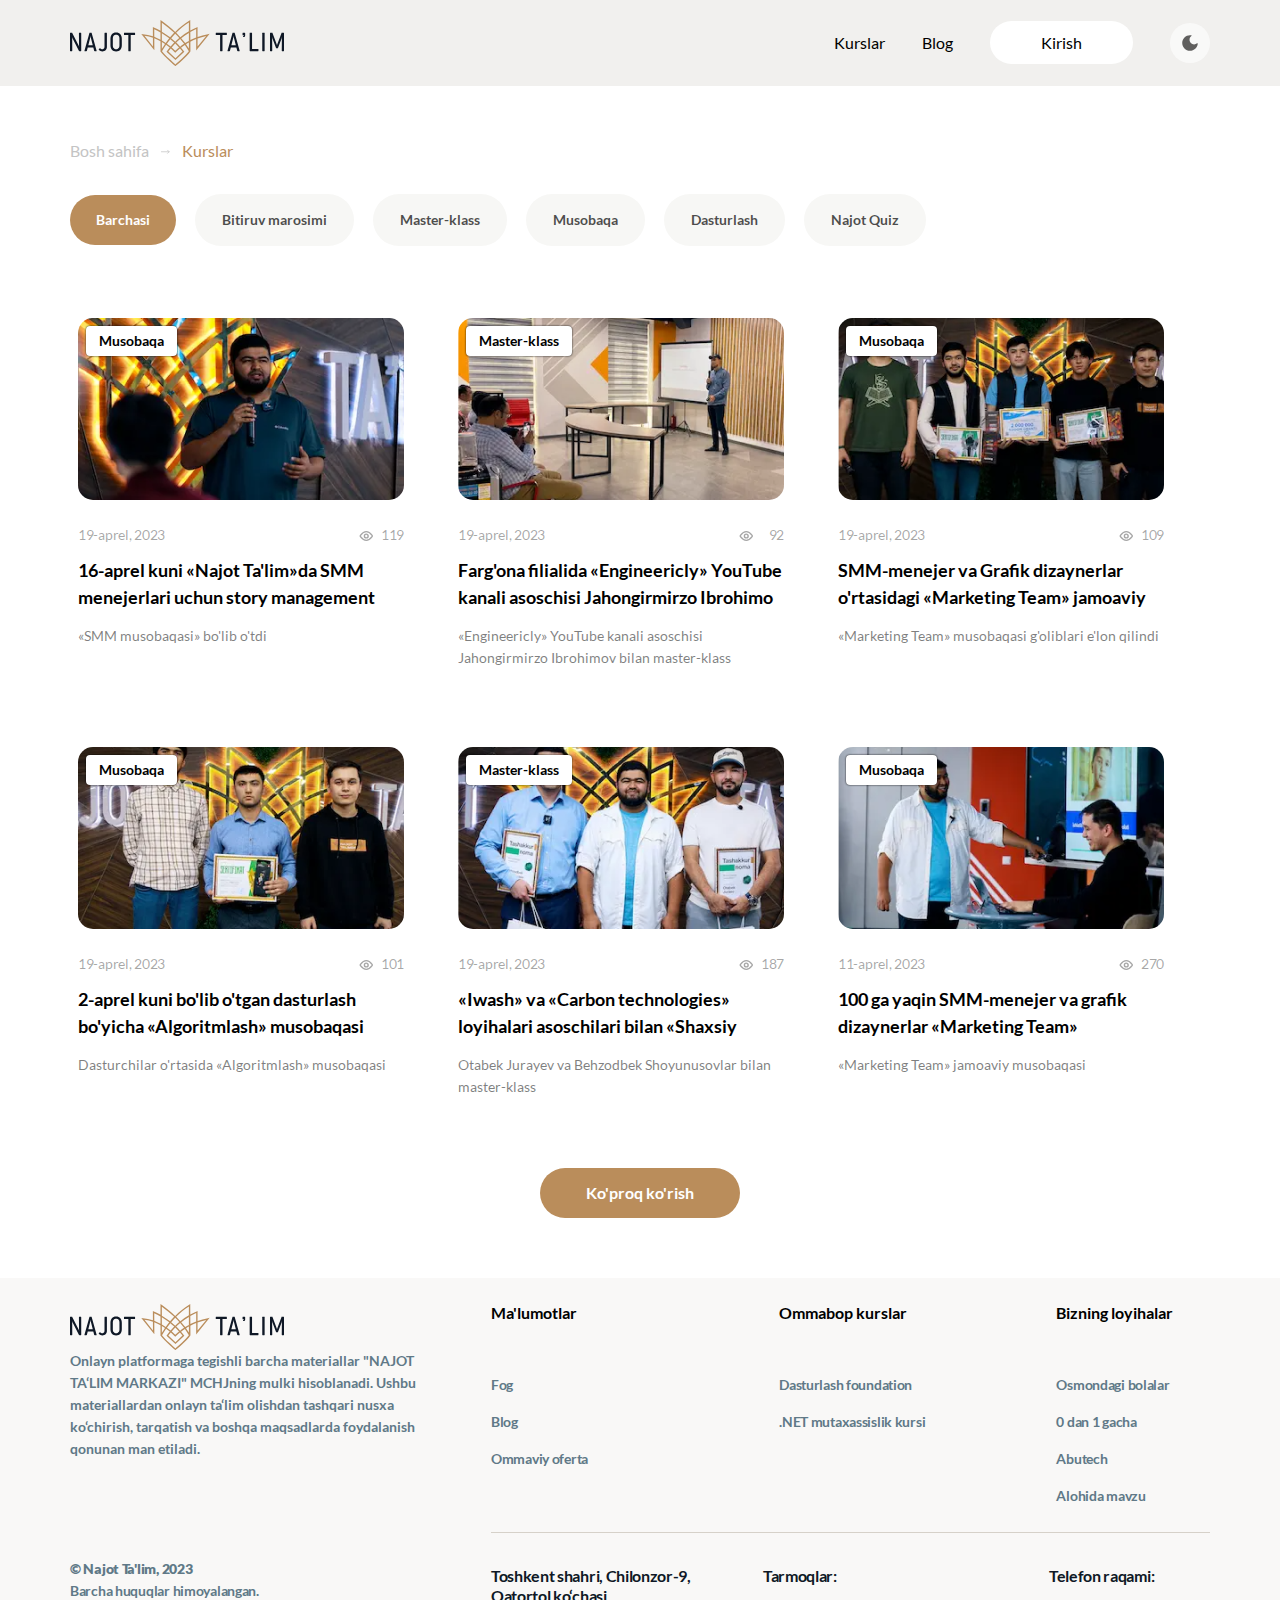
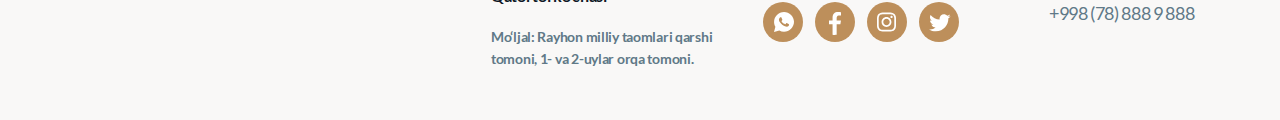
==== commit 99a0ff8d: "Add global changes" ====
--- a/blog.html
+++ b/blog.html
@@ -1,5 +1,5 @@
 <!DOCTYPE html>
-<html lang="en">
+<html lang="uz">
 
 <head>
     <meta charset="UTF-8" />
@@ -13,65 +13,67 @@
     <!-- header start  -->
     <header class="header">
         <div class="container">
-          <div class="header__inner">
-            <a class="header__link" href="/index.html">
-              <img class="header__img" src="./images/logo.svg" alt="header-img" width="214" height="46">
-            </a>
-            <nav class="header__nav nav">
-              <ul class="nav__list">
-                <li class="nav__item">
-                  <a class="nav__link" href="./kurslar.html">
-                    Kurslar
-                  </a>
-                </li>
-                <li class="nav__item">
-                  <a class="nav__link" href="./blog.html">
-                    Blog
-                  </a>
-                </li>
-                <li class="nav__item login-item">
-                  <a class="login" href="/index.html">
-                    Kirish
-                  </a>
-                </li>
-                <li class="nav__item">
-                  <button class="header__dark__btn">
-                    <svg width="16" height="16" viewBox="0 0 16 16" fill="none" xmlns="http://www.w3.org/2000/svg">
-                      <path class="moon"
-                        d="M7.99998 0.208344C3.69676 0.208344 0.208313 3.69679 0.208313 8.00001C0.208313 12.3032 3.69676 15.7917 7.99998 15.7917C12.0495 15.7917 15.377 12.7028 15.7558 8.75236C15.7734 8.5685 15.6789 8.39202 15.5162 8.30472C15.3534 8.21741 15.1541 8.23633 15.0107 8.35271C14.2227 8.99216 13.2192 9.37501 12.125 9.37501C9.59367 9.37501 7.54165 7.32298 7.54165 4.79168C7.54165 3.28825 8.26503 1.95389 9.38468 1.11737C9.53272 1.00677 9.59986 0.818077 9.55496 0.638822C9.51005 0.459566 9.36189 0.324813 9.17919 0.297062C8.79438 0.238614 8.40057 0.208344 7.99998 0.208344Z"
-                        fill="black" />
-                    </svg>
-                  </button>
-                </li>
-              </ul>
-            </nav>
-    
-            <div class="menu-btn">
-              <span class="bar"></span>
-              <span class="bar"></span>
-              <span class="bar"></span>
+            <div class="header__inner">
+                <a class="header__link" href="/index.html">
+                    <img class="header__img" src="./images/logo.svg" alt="header-img" width="214" height="46">
+                </a>
+                <nav class="header__nav nav">
+                    <ul class="nav__list">
+                        <li class="nav__item">
+                            <a class="nav__link" href="./kurslar.html">
+                                Kurslar
+                            </a>
+                        </li>
+                        <li class="nav__item">
+                            <a class="nav__link" href="./blog.html">
+                                Blog
+                            </a>
+                        </li>
+                        <li class="nav__item login-item">
+                            <a class="login" href="/index.html">
+                                Kirish
+                            </a>
+                        </li>
+                        <li class="nav__item">
+                            <button class="header__dark__btn" type="button">
+                                <svg width="16" height="16" viewBox="0 0 16 16" fill="none"
+                                    xmlns="http://www.w3.org/2000/svg">
+                                    <path class="moon"
+                                        d="M7.99998 0.208344C3.69676 0.208344 0.208313 3.69679 0.208313 8.00001C0.208313 12.3032 3.69676 15.7917 7.99998 15.7917C12.0495 15.7917 15.377 12.7028 15.7558 8.75236C15.7734 8.5685 15.6789 8.39202 15.5162 8.30472C15.3534 8.21741 15.1541 8.23633 15.0107 8.35271C14.2227 8.99216 13.2192 9.37501 12.125 9.37501C9.59367 9.37501 7.54165 7.32298 7.54165 4.79168C7.54165 3.28825 8.26503 1.95389 9.38468 1.11737C9.53272 1.00677 9.59986 0.818077 9.55496 0.638822C9.51005 0.459566 9.36189 0.324813 9.17919 0.297062C8.79438 0.238614 8.40057 0.208344 7.99998 0.208344Z"
+                                        fill="black" />
+                                </svg>
+                            </button>
+                        </li>
+                    </ul>
+                </nav>
+
+                <div class="menu-btn">
+                    <span class="bar"></span>
+                    <span class="bar"></span>
+                    <span class="bar"></span>
+                </div>
+
+                <div class="header__navs">
+                    <nav class="navs">
+                        <ul class="nav__lists">
+                            <li class="nav__list_items"><a class="nav__links" href="./kurslar.html">Kurslar</a></li>
+                            <li class="nav__list_items"><a class="nav__links" href="./blog.html">Blog</a></li>
+                            <li class="nav__list_items">
+                                <button class="header__dark__btn ded" type="button">
+                                    <svg width="16" height="16" viewBox="0 0 16 16" fill="none"
+                                        xmlns="http://www.w3.org/2000/svg">
+                                        <path class="moon"
+                                            d="M7.99998 0.208344C3.69676 0.208344 0.208313 3.69679 0.208313 8.00001C0.208313 12.3032 3.69676 15.7917 7.99998 15.7917C12.0495 15.7917 15.377 12.7028 15.7558 8.75236C15.7734 8.5685 15.6789 8.39202 15.5162 8.30472C15.3534 8.21741 15.1541 8.23633 15.0107 8.35271C14.2227 8.99216 13.2192 9.37501 12.125 9.37501C9.59367 9.37501 7.54165 7.32298 7.54165 4.79168C7.54165 3.28825 8.26503 1.95389 9.38468 1.11737C9.53272 1.00677 9.59986 0.818077 9.55496 0.638822C9.51005 0.459566 9.36189 0.324813 9.17919 0.297062C8.79438 0.238614 8.40057 0.208344 7.99998 0.208344Z"
+                                            fill="black" />
+                                    </svg>
+                                </button>
+                            </li>
+                        </ul>
+                    </nav>
+                </div>
             </div>
-    
-            <div class="header__navs">
-              <nav class="navs">
-                <ul class="nav__lists">
-                  <li class="nav__list_items"><a class="nav__links" href="#">Kurslar</a></li>
-                  <li class="nav__list_items"><a class="nav__links" href="#">Blog</a></li>
-                  <li class="nav__list_items">
-                    <button class="header__dark__btn">
-                      <svg width="16" height="16" viewBox="0 0 16 16" fill="none" xmlns="http://www.w3.org/2000/svg">
-                        <path class="moon"
-                          d="M7.99998 0.208344C3.69676 0.208344 0.208313 3.69679 0.208313 8.00001C0.208313 12.3032 3.69676 15.7917 7.99998 15.7917C12.0495 15.7917 15.377 12.7028 15.7558 8.75236C15.7734 8.5685 15.6789 8.39202 15.5162 8.30472C15.3534 8.21741 15.1541 8.23633 15.0107 8.35271C14.2227 8.99216 13.2192 9.37501 12.125 9.37501C9.59367 9.37501 7.54165 7.32298 7.54165 4.79168C7.54165 3.28825 8.26503 1.95389 9.38468 1.11737C9.53272 1.00677 9.59986 0.818077 9.55496 0.638822C9.51005 0.459566 9.36189 0.324813 9.17919 0.297062C8.79438 0.238614 8.40057 0.208344 7.99998 0.208344Z"
-                          fill="black" />
-                      </svg>
-                    </button>
-                  </li>
-                </ul>
-              </nav>
-            </div>
-          </div>
         </div>
-      </header>
+    </header>
     <!-- header end -->
 
     <!-- main start  -->
@@ -342,8 +344,8 @@
     </footer>
     <!-- footer end  -->
 
+    <script src="./js/blog.js"></script>
     <script src="./js/main.js"></script>
 </body>
 
-</html>
-
+</html>--- a/css/main.css
+++ b/css/main.css
@@ -1 +1 @@
-@font-face{font-display:swap;font-family:"Lato";font-style:normal;font-weight:400;src:url("../fonts/lato-v24-latin-regular.woff2") format("woff2"),url("../fonts/lato-v24-latin-regular.woff") format("woff")}@font-face{font-display:swap;font-family:"Lato";font-style:normal;font-weight:700;src:url("../fonts/lato-v24-latin-700.woff2") format("woff2"),url("../fonts/lato-v24-latin-700.woff") format("woff")}@font-face{font-display:swap;font-family:"Lato";font-style:normal;font-weight:900;src:url("../fonts/lato-v24-latin-900.woff2") format("woff2"),url("../fonts/lato-v24-latin-900.woff") format("woff")}/*! normalize.css v8.0.1 | MIT License | github.com/necolas/normalize.css */html{line-height:1.15;-webkit-text-size-adjust:100%}body{margin:0}main{display:block}h1{font-size:2em;margin:.67em 0}hr{box-sizing:content-box;height:0;overflow:visible}pre{font-family:monospace,monospace;font-size:1em}a{background-color:rgba(0,0,0,0)}abbr[title]{border-bottom:none;text-decoration:underline;-webkit-text-decoration:underline dotted;text-decoration:underline dotted}b,strong{font-weight:bolder}code,kbd,samp{font-family:monospace,monospace;font-size:1em}small{font-size:80%}sub,sup{font-size:75%;line-height:0;position:relative;vertical-align:baseline}sub{bottom:-0.25em}sup{top:-0.5em}img{border-style:none}button,input,optgroup,select,textarea{font-family:inherit;font-size:100%;line-height:1.15;margin:0}button,input{overflow:visible}button,select{text-transform:none}button,[type=button],[type=reset],[type=submit]{-webkit-appearance:button}button::-moz-focus-inner,[type=button]::-moz-focus-inner,[type=reset]::-moz-focus-inner,[type=submit]::-moz-focus-inner{border-style:none;padding:0}button:-moz-focusring,[type=button]:-moz-focusring,[type=reset]:-moz-focusring,[type=submit]:-moz-focusring{outline:1px dotted ButtonText}fieldset{padding:.35em .75em .625em}legend{box-sizing:border-box;color:inherit;display:table;max-width:100%;padding:0;white-space:normal}progress{vertical-align:baseline}textarea{overflow:auto}[type=checkbox],[type=radio]{box-sizing:border-box;padding:0}[type=number]::-webkit-inner-spin-button,[type=number]::-webkit-outer-spin-button{height:auto}[type=search]{-webkit-appearance:textfield;outline-offset:-2px}[type=search]::-webkit-search-decoration{-webkit-appearance:none}::-webkit-file-upload-button{-webkit-appearance:button;font:inherit}details{display:block}summary{display:list-item}template{display:none}[hidden]{display:none}html{scroll-behavior:smooth;height:100%}*,*::after,*::before{box-sizing:border-box;list-style:none;text-decoration:none}body{font-family:"Lato",sans-serif;display:flex;flex-direction:column;height:100%;margin:0px;padding:0px}img{max-width:100%;height:auto;vertical-align:middle;-o-object-fit:cover;object-fit:cover}main{flex-grow:1}.visually-hidden{position:absolute;width:1px;height:1px;margin:-1px;padding:0;overflow:hidden;border:0;clip:rect(0 0 0 0)}.container{width:100%;max-width:1180px;padding:0 20px;margin:0 auto}@media only screen and (max-width: 1024px){.container{padding:0 32px}}@media only screen and (max-width: 550px){.container{padding:0 16px}}header{padding:20px 0;background:#f1f0ee}.dark header{background-color:#0f1826}.header__navs{display:none}.header__inner{display:flex;align-items:center}.nav__list{display:flex;align-items:center;gap:37px;margin:0;padding:0}.header__nav{margin-left:auto}.nav__link{font-weight:500;font-size:16px;line-height:22px;color:#000;border-bottom:1px solid rgba(0,0,0,0);transition:all .3s ease}.nav__link:hover{border-bottom:1px solid}.dark .nav__link{color:#fff}.login{font-weight:500;font-size:16px;line-height:22px;color:#000;padding:11px 50px;background:#fff;border-radius:100px;border:1px solid rgba(0,0,0,0);transition:all .3s ease}.login:hover{background:#f1f0ee;border:1px solid #bd8f5b;border-radius:100px}.login:active{background:#bd8f5b;color:#fff}.header__dark__btn{border:none;outline:none;cursor:pointer;padding:12px 12px 8px 12px;background:#fff;border-radius:100px;opacity:.6;transition:all .3s ease}.header__dark__btn:hover{opacity:10}.header__dark__btn:active .moon{fill:#fff}.header__dark__btn:active{background:#bd8f5b}@media only screen and (max-width: 650px){.header__navs{display:block}.nav__item{display:none}.login-item{display:block !important;margin-right:16px}.login{padding:7px 18px !important;font-weight:500;font-size:14px;line-height:22px;text-align:center;color:#000}.menu-btn{width:30px;height:30px;position:relative;z-index:2;overflow:hidden}.menu-btn .bar{width:30px;height:3px;position:absolute;top:50%;left:50%;border-radius:4px;transform:translate(-50%, -50%);background-color:#000;transition:all .3s ease-in-out}.menu-btn .bar:nth-of-type(2){top:calc(50% - 9px)}.menu-btn .bar:nth-of-type(3){top:calc(50% + 9px)}.menu-btn.active .bar:nth-of-type(1){display:none;background-color:#fff}.menu-btn.active .bar:nth-of-type(2){top:50%;background-color:#fff;transform:translate(-50%, 0%) rotate(45deg)}.menu-btn.active .bar:nth-of-type(3){top:50%;background-color:#fff;transform:translate(-50%, 0%) rotate(-45deg)}.navs{position:fixed;top:0;left:0;width:100%;height:100%;padding:15px;background:rgba(0,0,0,.89);transform:translateX(100%);transition:transform .5s}.navs.active{transform:translateX(0)}.navs .nav__list_item{list-style-type:none}.nav__list_items{margin-bottom:30px}.nav__list_items>.nav__links{font-weight:500;font-size:20px;line-height:22px;color:#fff;border-bottom:1px solid rgba(0,0,0,0);transition:all .3s ease}}body.dark{background-color:#1e1e1e}.advantage{padding:48px 0}.advantage__title{margin:0;margin-bottom:48px;font-family:"Lato";font-style:normal;font-weight:800;font-size:32px;line-height:125%;letter-spacing:-0.64px;color:#0f1826}.advantage__list{margin:0;padding:0;display:flex;justify-content:space-between;gap:60px;height:296px;overflow:hidden;flex-wrap:wrap;list-style-type:none}.advantage__item{position:relative;width:100%;max-width:536px;padding-left:88px}.advantage__item::before{position:absolute;top:0;left:0;width:48px;height:48px;background-image:url("../../images/akademi.svg");background-repeat:no-repeat;background-size:100%;background-position:cover;content:""}.advantage__item:nth-child(2)::before{background-image:url("../../images/master.svg")}.advantage__item:nth-child(3)::before{background-image:url("../../images/pc.svg")}.advantage__item:nth-child(4)::before{background-image:url("../../images/target.svg")}.advantage__item:nth-child(5)::before{background-image:url("../../images/praktic.svg")}.advantage__item:nth-child(6)::before{background-image:url("../../images/mentor.svg")}.advantage__item:nth-child(7)::before{background-image:url("../../images/community.svg")}.advantage__item:nth-child(8)::before{background-image:url("../../images/people.svg")}.advantage__item:nth-child(9)::before{background-image:url("../../images/sertificate.svg")}.advantage__item:nth-child(10)::before{background-image:url("../../images/payment.svg")}.advantage__item-image{display:block}.advantage__item-title{margin:0;margin-bottom:14px;font-family:"Lato";font-style:normal;font-weight:600;font-size:20px;line-height:150%;letter-spacing:-0.4px;color:#0f1826}.dark .advantage__item-title{color:#fff}.dark .advantage__item-text{color:#fff}.advantage__item-text{margin:0;font-family:"Lato";font-style:normal;font-weight:400;font-size:14px;line-height:143%;letter-spacing:-0.28px;color:#607987}.advantage__btn{position:relative;display:block;margin-top:30px;padding-right:36px;font-family:"Lato";font-style:normal;font-weight:600;font-size:16px;line-height:125%;letter-spacing:-0.32px;color:#0eb182;border:none;background-color:rgba(0,0,0,0);cursor:pointer}.advantage__btn::after{position:absolute;top:0;right:0;width:24px;height:24px;background-image:url("../../images/button-arrow.svg");background-repeat:no-repeat;background-position:center;background-size:100%;content:""}.dark .advantage__title{color:#fff}@media only screen and (max-width: 1175px){.advantage__item{width:100%;max-width:480px}}@media only screen and (max-width: 1100px){.advantage__item{width:100%;max-width:400px}}@media only screen and (max-width: 550px){.advantage{padding:32px 0}.advantage__title{margin-bottom:32px;font-size:28px;line-height:143%;letter-spacing:-0.56px}.advantage__item{width:100%;max-width:358px}.advantage__item-title{font-size:20px;line-height:150%;letter-spacing:-0.4px}.advantage__item-text{font-size:14px;line-height:143%;letter-spacing:-0.28px}}.courses{padding:48px 0 51px 0;background-color:#f9f8f7}.dark .courses{background:#09111b}.courses__title{margin:0;margin-bottom:24px;font-weight:800;font-size:32px;line-height:175%;letter-spacing:-0.64px;color:#0f1826}.dark .courses__title{color:#fff}.courses__text{margin:0;margin-bottom:20px;font-weight:600;font-size:16px;line-height:150%;color:#607987}.dark .courses__text{color:#bbe7ff}.courses__list{margin:0;padding:0;margin-bottom:20px;display:flex;align-items:center;list-style-type:none}.courses__item{padding:16px 34px 17px 17px;border:1px solid #607987;border-radius:4px}.courses__item+.courses__item{margin-left:33px}.courses__item-title{margin:0;margin-bottom:13px;font-weight:700;font-size:20px;line-height:135%;letter-spacing:-0.4px;color:#0f1826}.dark .courses__item-title{color:#fff}.courses__item-text{margin:0;font-weight:500;font-size:16px;line-height:150%;letter-spacing:-0.32px;color:#607987}.dark .courses__item-text{color:#bbe7ff}.courses__link{font-weight:700;font-size:16px;line-height:119%;color:#0eb182}@media only screen and (max-width: 590px){.courses{padding:24px 0 27px 0}.courses__title{margin-bottom:8px;font-size:28px;line-height:200%;letter-spacing:-0.56px}.courses__text{margin-bottom:10px;font-size:14px;line-height:171%}.courses__list{margin-bottom:10px;flex-direction:column;align-items:flex-start}.courses__item{width:100%;max-width:358px}.courses__item+.courses__item{margin-left:0;margin-top:20px}}.work{padding:48px 0}.work__title{margin:0;margin-bottom:24px;font-weight:800;font-size:32px;line-height:125%;color:#0f1826}.dark .work__title{color:#fff}.work__text{margin:0;margin-bottom:48px;font-weight:600;font-size:16px;line-height:150%;color:#607987}.dark .work__text{color:#fff}.work__list{margin:0;padding:0;display:grid;grid-template-columns:1fr 1fr 1fr 1fr 1fr 1fr;grid-template-rows:1f 1fr 1fr;gap:31px;list-style-type:none}.work__item{width:160px;height:100px;padding:16px 12px;background-color:#f9f8f7;border-radius:8px;transition:.2s ease all;cursor:pointer}.work__item:hover{background-color:#fff;box-shadow:0 2px 18px 3px rgba(0,0,0,.05)}.work__item:hover .work__item-image{fill:rgba(0,0,0,.05)}.work__arrows-wrapper{margin-top:28px;display:none;align-items:center;justify-content:center}.work__arrows-btn{width:44px;height:44px;display:flex;align-items:center;justify-content:center;border:none;border-radius:50%;background-color:#e7e2dd;cursor:pointer}.work__arrows-btn--active{margin-right:29px;transform:rotate(-180deg)}.work__arrows-dots{display:block;width:8px;height:8px;margin-right:8px;border-radius:50%;background-color:#000;opacity:.2}.work__arrows-dots--active{background-color:#ba8d5b;opacity:1}.end-btn{margin-left:21px}@media only screen and (max-width: 1160px){.work__list{grid-template-columns:1fr 1fr 1fr 1fr 1fr;grid-template-rows:1f 1fr 1fr 1fr;gap:31px}}@media only screen and (max-width: 990px){.work__list{grid-template-columns:1fr 1fr 1fr 1fr;grid-template-rows:1f 1fr 1fr 1fr 1fr;gap:31px}}@media only screen and (max-width: 800px){.work__list{grid-template-columns:1fr 1fr 1fr;grid-template-rows:1f 1fr 1fr 1fr 1fr 1fr;gap:20px}}@media only screen and (max-width: 580px){.work__title{margin-bottom:16px;font-size:28px;line-height:114%;color:#0f1826}.work__text{margin-bottom:56px;font-size:14px;line-height:171%}.work__list{grid-template-columns:1fr 1fr;grid-template-rows:1f 1fr 1fr 1fr 1fr 1fr 1fr;gap:20px}.work__arrows-wrapper{display:flex}}.comment{padding:48px 0}.comment__title{margin:0;margin-bottom:24px;font-weight:800;font-size:32px;line-height:125%;color:#0f1826}.dark .comment__title{color:#fff}.comment__text{margin:0;margin-bottom:52px;font-weight:600;font-size:16px;line-height:150%;color:#607987}.dark .comment__text{color:#fff}.comment__list{display:flex;justify-content:space-between;margin:0;padding:0;list-style-type:none}.comment__item{position:relative;width:224px;height:396px;border-radius:22px}.comment__item-btn1,.comment__item-btn2,.comment__item-btn3,.comment__item-btn4{position:absolute;top:12px;left:12px;width:100%;max-width:128px;display:flex;align-items:center;justify-content:space-between;padding:6px 8px 6px 6px;border:none;background-color:#fff;border-radius:100px;font-weight:700;font-size:12px;line-height:183%;color:#000;cursor:pointer;z-index:2}.dark .comment__item-btn1,.comment__item-btn2,.comment__item-btn3,.comment__item-btn4{background-color:#0f1826;color:#fff}.comment__item-video1,.comment__item-video2,.comment__item-video3,.comment__item-video4{position:absolute;top:0;right:0;bottom:0;left:0;border-radius:22px;z-index:-1}.comment__item-textwrapper{position:absolute;bottom:19px;left:23px}.comment__item-date{margin-bottom:7px;display:block;font-weight:600;font-size:12px;line-height:183%;letter-spacing:-0.24px;color:#fff}.comment__item-text{margin-bottom:6px;font-weight:600;font-size:12px;line-height:183%;letter-spacing:-0.24px;color:#7cd1ac}.comment__item-title{margin:0;font-weight:700;font-size:16px;line-height:150%;color:#fff}.comment__item-btnPause1,.comment__item-btnPause2,.comment__item-btnPause3,.comment__item-btnPause4{position:absolute;top:12px;left:12px;width:100%;max-width:128px;display:flex;align-items:center;justify-content:space-between;padding:6px 8px 6px 6px;border:none;background-color:#fff;border-radius:100px;font-weight:700;font-size:12px;line-height:183%;color:#000;cursor:pointer;z-index:2;opacity:0}.dark .comment__item-btnPause1,.comment__item-btnPause2,.comment__item-btnPause3,.comment__item-btnPause4{background-color:#0f1826;color:#fff}@media only screen and (max-width: 800px){.comment__list{text-align:center !important}.comment__item{margin:0px auto !important}}.hero__section{padding-top:100px;padding-bottom:70px;background:#f1f0ee;background-image:url("../../images/hero-img.png");background-repeat:no-repeat;background-size:auto;background-position:right bottom}.dark .hero__section{background-color:#1e1e1e}.hero__title{font-weight:700;font-size:40px;line-height:56px;letter-spacing:-0.8px;color:#000;margin:0px}.dark .hero__title{color:#fff}.hero__spn{font-weight:700;font-size:40px;line-height:56px;letter-spacing:-0.8px;color:#ba8d5b}.hero__text{font-weight:600;font-size:18px;line-height:22px;letter-spacing:-0.36px;color:#607987;margin:0px}.dark .hero__text{color:#fff}.hero__box{width:100%;max-width:325px;margin-top:20px;margin-bottom:50px}.hero__btn{display:block;padding:13px 45px;font-weight:700;font-size:16px;line-height:22px;text-align:center;color:#fff;background:#ba8d5b;border-radius:100px;border:none;cursor:pointer;border:1px solid rgba(0,0,0,0);transition:all .3s ease}.hero__btn:hover{background-color:#fff;color:#0f1826;border:1px solid #ba8d5b}.hero__btn:active{background:#ba8d5b;color:#fff}@media only screen and (max-width: 1250px){.hero__section{padding-top:100px;padding-bottom:70px;background:#f1f0ee;background-image:url("../../images/hero-img.png");background-repeat:no-repeat;background-size:70%;background-position:120% bottom}}@media only screen and (max-width: 1090px){.hero__section{padding-top:100px;padding-bottom:70px;background:#f1f0ee;background-image:url("../../images/hero-img.png");background-repeat:no-repeat;background-size:70% 70%;background-position:130% bottom}}@media only screen and (max-width: 850px){.hero__section{padding-top:100px;padding-bottom:70px;background:#f1f0ee;background-image:url("../../images/hero-img.png");background-repeat:no-repeat;background-size:70% 70%;background-position:130% bottom}}@media only screen and (max-width: 730px){.hero__section{padding-top:100px;padding-bottom:70px;background:#f1f0ee;background-image:url("../../images/hero-img.png");background-repeat:no-repeat;background-size:0;background-position:130% bottom}}@media only screen and (max-width: 470px){.hero__section{padding-top:100px;padding-bottom:70px;background:#f1f0ee;background-image:url("../../images/hero-img.png");background-repeat:no-repeat;background-size:0;background-position:130% bottom}.hero__title{font-size:24px;line-height:36px}.hero__spn{font-size:24px;line-height:36px}.hero__text{font-size:14px;line-height:20px}.hero__btn{display:block;padding:8px 34px;font-weight:700;font-size:16px;line-height:22px;text-align:center;color:#fff;background:#ba8d5b;border-radius:100px;border:none;cursor:pointer;border:1px solid rgba(0,0,0,0);transition:all .3s ease}.hero__btn:hover{background-color:#fff;color:#0f1826;border:1px solid #ba8d5b}.hero__btn:active{background:#ba8d5b;color:#fff}}footer{padding:26px 0 50px 0;background-color:#f9f8f7}.dark footer{background-color:#0f1826}.footer__inner{display:flex;align-items:flex-start;gap:47px}.footer__logoInfo{display:flex;flex-direction:column;margin-bottom:21px;max-width:374px;width:100%}.footer__text{font-weight:700;font-size:14px;line-height:22px;display:flex;align-items:center;color:#607987;margin-top:0;margin-bottom:98px}.dark .footer__text{color:#fff}.footer__ni{font-weight:800;font-size:14px;line-height:22px;display:flex;align-items:center;letter-spacing:-0.28px;color:#607987}.dark .footer__ni{color:#fff}.footer__in{margin:0;font-weight:600;font-size:14px;line-height:22px;letter-spacing:-0.28px;color:#607987}.dark .footer__in{color:#fff}.footer__top{display:flex;align-items:flex-start;border-bottom:1px solid #d6d1c9;padding-bottom:20px}.footer__lists{margin:0 191px 0 0;padding:0}.footer__lists:nth-child(2){margin-right:131px}.footer__lists:nth-child(3){margin-right:0}.footer__title{display:block;margin-top:0;margin-bottom:47px}.dark .footer__title{color:#fff}.footer__list__items__btn{display:flex;flex-direction:column;align-items:flex-start;gap:5px}.footer__list__links{font-weight:600;font-size:14px;line-height:32px;letter-spacing:-0.28px;color:#607987;transition:.3s ease}.footer__list__links:hover{opacity:.8}.dark .footer__list__links{color:#fff}.footer__bottom{display:flex;align-items:flex-start;gap:76px;margin-top:33px}.footer__address{max-width:222px;width:100%}.dark .footer__bot__titles{color:#fff}.footer__bot__titles{margin-bottom:16px;font-size:16px;line-height:20px;letter-spacing:-0.32px;color:#0f1826}.footer__bot__address{font-weight:600;font-size:14px;line-height:22px;letter-spacing:-0.28px;color:#607987;margin:20px 0 0 0}.dark .footer__bot__address{color:#fff}.footer__bot-social{display:flex;align-items:flex-start;gap:90px}.dark .footer__bot-social{color:#fff}.footer__social__title,.connect__title{font-weight:700;font-size:16px;line-height:20px;letter-spacing:-0.32px;color:#0f1826}.soci__icons{display:flex;gap:12px;margin-top:16px;cursor:pointer}.footer__acordion{display:none}.social__icons{padding:10px;background:#bd8f5b;border-radius:500px;width:40px;height:40px;transition:all .3s ease}.social__icons:hover:nth-child(1){background:#48c95f}.social__icons:hover:nth-child(2){background:#0b84ee}.social__icons:hover:nth-child(3){background:#ee2a7b}.social__icons:hover:nth-child(4){background:#55ace3}@media only screen and (max-width: 820px){.footer__logoInfo{margin-bottom:0}.footer__imgLink{margin-bottom:22px}.footer__right{width:100%;padding:30px 0 0 0;border-top:1px solid #d6d1c9}.footer__inner{flex-direction:column}.footer__text{margin-bottom:42px !important}.footer__top{flex-direction:column;display:none}.footer__bottom{flex-direction:column;gap:32px;margin:0}.footer__bot-social{flex-direction:column;gap:30px}}.callCenter{margin-top:114px;margin-bottom:98px}.callCenter__inner{display:flex;align-items:stretch}.callCenter__right{padding:15px 126px 30px 32px;background:#f9f8f7;border-radius:0px 20px 20px 0px}.callCenter__box{padding:32px;background-color:#fff;border-radius:16px}.dark .callCenter__right{background-color:#3b4c54 !important}.dark .callCenter__right .callCenter__box{background-color:#021923 !important}.callCenter__title{font-weight:600;font-size:24px;line-height:40px;color:#0f1826;margin:0 0 16px 0}.dark .callCenter__title{color:#fff}.callCenter__span{display:inline;font-weight:500;font-size:16px;line-height:24px;color:#ba8d5b;margin:0}.callCenter__text{font-weight:500;font-size:16px;line-height:24px;color:#607987;margin:0 0 32px 0}.form__label{display:block;font-weight:600;font-size:14px;line-height:18px;letter-spacing:-0.28px;color:rgba(0,0,0,.35);margin-bottom:6px}.dark .form__label{color:#ba8d5b}.form__inp{padding:14px 17px;max-width:368px;width:100%;height:45px;background:#fff;border:1px solid #dadada;border-radius:100px;outline:none;margin-bottom:16px}.form__inp::-moz-placeholder{font-weight:400;font-size:14px;line-height:17px;color:#c4c4c4}.form__inp:-ms-input-placeholder{font-weight:400;font-size:14px;line-height:17px;color:#c4c4c4}.form__inp::placeholder{font-weight:400;font-size:14px;line-height:17px;color:#c4c4c4}.callCenter__formText{font-weight:600;font-size:14px;line-height:20px;color:#000}.dark .callCenter__formText{color:#fff}.dark .callCenter__text{color:#fff}.callCenter__mark{font-weight:600;font-size:14px;line-height:20px;color:#ba8d5b}.form__btn{padding:12px 0;max-width:368px;width:100%;font-weight:700;font-size:16px;line-height:22px;color:#fff;background:#ba8d5b;border-radius:100px;outline:none;border:none}.callCenter__img{border-radius:15px 0px 0 15px}@media only screen and (max-width: 1045px){.callCenter__img{display:none}.callCenter__right{padding:45px}}@media only screen and (max-width: 650px){.callCenter__title{font-size:20px;line-height:40px}.callCenter__text{font-size:16px;line-height:24px}.form__btn{padding:8px 0}.callCenter__box{padding:45px;background-color:#fff;border-radius:16px}}.course__home{position:relative;margin-top:32px}.course__home::before{position:absolute;width:12px;height:5px;background-image:url("../../images/right-icon.svg");top:40%;left:90px;background-repeat:no-repeat;background-size:100%;content:""}.home__link{font-weight:500;font-size:16px;line-height:22px;color:#c4c4c4}.course__link{font-weight:500;font-size:16px;line-height:22px;color:#ba8d5b;margin-left:30px}.course__content{display:flex;align-items:flex-start;justify-content:space-between;flex-wrap:wrap;margin-top:32px;margin-bottom:24px}.course__title{font-weight:800;font-size:32px;line-height:56px;letter-spacing:-0.64px;color:#0f1826;margin:0px}.dark .course__title{color:#fff}.course__btn{font-weight:600;font-size:14px;line-height:18px;align-items:center;text-align:center;color:#fff;padding:16px 26px;background:#ba8d5b;border-radius:32px;border:none;cursor:pointer}.programming__btn{font-weight:600;font-size:14px;line-height:18px;align-items:center;text-align:center;color:rgba(0,0,0,.7019607843);padding:16px 26px;background:#f7f7f5;border-radius:32px;border:none;margin-left:16px;cursor:pointer;border:1px solid rgba(0,0,0,0);transition:all .3s ease}.programming__btn:hover{background-color:#fff;color:#0f1826;border:1px solid #ba8d5b}.programming__btn:active{background:#ba8d5b;color:#fff}.inp__box{position:relative;width:100%;max-width:350px}.inp__box::before{position:absolute;width:20px;height:20px;background-image:url("../../images/search-icon.svg");top:30%;right:20px;background-repeat:no-repeat;background-size:100%;content:""}.course__inp{width:100%;max-width:350px;font-weight:400;font-size:16px;line-height:19px;color:#757575;display:flex;align-items:center;padding:15px 0px 15px 15px;background:#f7f7f5;border-radius:100px;border:none;outline:none}.course__inp::-moz-placeholder{font-weight:400;font-size:16px;line-height:19px;color:#757575}.course__inp:-ms-input-placeholder{font-weight:400;font-size:16px;line-height:19px;color:#757575}.course__inp::placeholder{font-weight:400;font-size:16px;line-height:19px;color:#757575}@media only screen and (max-width: 1024px){.course__title{font-size:28px}.inp__box{max-width:300px}.course__inp{max-width:300px}}@media only screen and (max-width: 635px){.course__content{display:block}.course__title{font-weight:700;font-size:28px;line-height:56px;letter-spacing:-0.56px;color:#0f1826;margin-bottom:16px}.inp__box{max-width:360px}.course__inp{max-width:360px}}.lesson__list{display:flex;align-items:center;justify-content:space-between;flex-wrap:wrap;list-style:none;margin:0px;padding:0px;margin-top:72px;margin-bottom:48px}.lesson__item{width:100%;max-width:480px;padding:24px 24px 30px 24px;background:#f9f8f7;border-radius:4px;cursor:pointer;transition:all .3s ease}.lesson__item:hover{box-shadow:0 2px 16px 3px rgba(0,0,0,.1019607843)}.dark .lesson__item{background-color:#021923}.lesson-card__top{display:flex;align-items:center;justify-content:space-between;margin-bottom:24px}.lesson__img{display:block;margin:0px auto}.lesson__btn{display:inline-block;padding:5px 12px 5px 12px;background:#d1d1d1;border-radius:4px;border:none}.lesson__spn{font-weight:400;font-size:14px;line-height:18px;color:#ba8d5b}.lesson__num{display:block;font-weight:400;font-size:14px;line-height:18px;color:#ba8d5b}.lesson-hero__card{margin-top:30px}.lesson-card__box{width:100%;max-width:275px}.lesson__title{display:inline-block;font-weight:700;font-size:28px;line-height:34px;letter-spacing:-0.56px;color:#000;margin:0px}.dark .lesson__title{color:#fff}.lesson__text{font-weight:500;font-size:14px;line-height:24px;align-items:center;letter-spacing:-0.28px;color:rgba(0,0,0,.7)}.dark .lesson__text{color:#fff}@media only screen and (max-width: 1024px){.lesson__item{max-width:440px}.lesson__title{font-weight:700;font-size:24px;line-height:29px;letter-spacing:-0.48px;color:#000}}@media only screen and (max-width: 965px){.lesson__list{display:block}.lesson__item{max-width:480px;margin:0px auto;margin-bottom:25px}.lesson__title{font-weight:700;font-size:24px;line-height:29px;letter-spacing:-0.48px;color:#000}}@media only screen and (max-width: 500px){.lesson__list{display:block;margin-top:40px}.lesson__item{max-width:358px;margin:0px auto;margin-bottom:25px}.lesson__title{font-weight:700;font-size:22px;line-height:29px;letter-spacing:-0.48px;color:#000}.lesson__btn{font-weight:500;font-size:14px;line-height:18px;color:#000}}.master-btn__content{margin-top:32px}.master-hero__btn{font-weight:600;font-size:14px;line-height:18px;align-items:center;text-align:center;color:#fff;padding:16px 26px;background:#ba8d5b;border-radius:32px;border:none;cursor:pointer;margin-right:16px}.master__btn{font-weight:600;font-size:14px;line-height:18px;align-items:center;text-align:center;color:rgba(0,0,0,.7019607843);padding:16px 26px;background:#f7f7f5;border-radius:32px;border:none;margin-right:16px;cursor:pointer;border:1px solid rgba(0,0,0,0);transition:all .3s ease}.master__btn:hover{background-color:#fff;color:#0f1826;border:1px solid #ba8d5b}.master__btn:active{background:#ba8d5b;color:#fff}.dark .master__btn{color:#fff;background-color:#021923}.dark .master__btn:active{background:#ba8d5b;color:#fff}.grid__container{list-style:none;padding:0px;margin:0px;margin-top:64px;display:grid;grid-template-columns:1fr 1fr 1fr;grid-template-rows:1fr 1fr}.grid__item{width:100%;max-width:342px;margin-bottom:48px;padding:8px;border-radius:12px;transition:box-shadow .3s ease;cursor:pointer}.grid__item:hover{box-shadow:0 2px 16px 3px rgba(0,0,0,.1019607843)}.grid__item:nth-child(2) .competition-img__box{background-image:url("../../images/jahongir.png")}.grid__item:nth-child(3) .competition-img__box{background-image:url("../../images/marketing.png")}.grid__item:nth-child(4) .competition-img__box{background-image:url("../../images/algoritm.png")}.grid__item:nth-child(5) .competition-img__box{background-image:url("../../images/otabek.png")}.grid__item:nth-child(6) .competition-img__box{background-image:url("../../images/team-jamoasi.png")}.competition-img__box{padding:8px 0px 0px 8px;border-radius:15px;background-image:url("../../images/temurbek.png");background-size:cover;background-repeat:repeat;height:182px;margin-bottom:26px}.competition__btn{padding:5px 12px;font-weight:600;font-size:14px;line-height:18px;color:#000;background:#fff;border-radius:4px;border:none;box-shadow:0px 0px 2px #000;border:1px solid rgba(0,0,0,0);transition:all .3s ease}.competition__btn:hover{box-shadow:0px 0px 2px #ba8d5b}.competition__box{position:relative;display:flex;align-items:center;justify-content:space-between}.competition__box::before{position:absolute;width:16px;height:16px;background-image:url("../../images/eye.svg");top:12%;right:30px;background-repeat:no-repeat;background-size:100%;content:""}.competition__spn{font-weight:500;font-size:14px;line-height:17px;letter-spacing:-0.28px;color:rgba(0,0,0,.3490196078)}.competition__ins{display:block;font-weight:500;font-size:14px;line-height:17px;letter-spacing:-0.28px;color:rgba(0,0,0,.3490196078)}.dark .competition__ins{color:#fff}.dark .competition__spn{color:#fff}.dark .competition__text{color:#fff}.dark .competition__smm{color:#fff}.competition__text{font-weight:700;font-size:18px;line-height:27px;color:#000;margin:14px 0px 14px 0px}.competition__smm{font-weight:500;font-size:14px;line-height:22px;color:rgba(0,0,0,.5019607843)}.competition-add__btn{display:block;padding:13px 45px;margin:0px auto;margin-bottom:60px;font-weight:700;font-size:16px;line-height:22px;text-align:center;color:#fff;background:#ba8d5b;border-radius:100px;border:none;cursor:pointer;border:1px solid rgba(0,0,0,0);transition:all .3s ease}.competition-add__btn:hover{background-color:#fff;color:#0f1826;border:1px solid #ba8d5b}.competition-add__btn:active{background:#ba8d5b;color:#fff}@media only screen and (max-width: 1075px){.master-hero__btn{margin-bottom:24px}.grid__container{display:grid;grid-template-columns:1fr 1fr;grid-template-rows:1fr 1fr 1fr}.grid__item{margin:0px auto;margin-bottom:48px}}@media only screen and (max-width: 750px){.master-hero__btn{margin-bottom:24px}.master__btn{margin-bottom:24px}.grid__container{display:grid;grid-template-columns:1fr;grid-template-rows:1fr 1fr 1fr 1fr}.grid__item{max-width:400px;margin:0px auto;margin-bottom:25px}}@media only screen and (max-width: 420px){.grid__container{display:grid;grid-template-columns:1fr;grid-template-rows:1fr 1fr 1fr 1fr}.grid__item{max-width:100%;margin:0px auto;margin-bottom:25px}.competition__text{font-size:16px;line-height:26px}.competition__smm{font-size:14px;line-height:22px}.competition-add__btn{padding:13px 34px}}/*# sourceMappingURL=main.css.map */+@font-face{font-display:swap;font-family:"Lato";font-style:normal;font-weight:400;src:url("../fonts/lato-v24-latin-regular.woff2") format("woff2"),url("../fonts/lato-v24-latin-regular.woff") format("woff")}@font-face{font-display:swap;font-family:"Lato";font-style:normal;font-weight:700;src:url("../fonts/lato-v24-latin-700.woff2") format("woff2"),url("../fonts/lato-v24-latin-700.woff") format("woff")}@font-face{font-display:swap;font-family:"Lato";font-style:normal;font-weight:900;src:url("../fonts/lato-v24-latin-900.woff2") format("woff2"),url("../fonts/lato-v24-latin-900.woff") format("woff")}/*! normalize.css v8.0.1 | MIT License | github.com/necolas/normalize.css */html{line-height:1.15;-webkit-text-size-adjust:100%}body{margin:0}main{display:block}h1{font-size:2em;margin:.67em 0}hr{box-sizing:content-box;height:0;overflow:visible}pre{font-family:monospace,monospace;font-size:1em}a{background-color:rgba(0,0,0,0)}abbr[title]{border-bottom:none;text-decoration:underline;-webkit-text-decoration:underline dotted;text-decoration:underline dotted}b,strong{font-weight:bolder}code,kbd,samp{font-family:monospace,monospace;font-size:1em}small{font-size:80%}sub,sup{font-size:75%;line-height:0;position:relative;vertical-align:baseline}sub{bottom:-0.25em}sup{top:-0.5em}img{border-style:none}button,input,optgroup,select,textarea{font-family:inherit;font-size:100%;line-height:1.15;margin:0}button,input{overflow:visible}button,select{text-transform:none}button,[type=button],[type=reset],[type=submit]{-webkit-appearance:button}button::-moz-focus-inner,[type=button]::-moz-focus-inner,[type=reset]::-moz-focus-inner,[type=submit]::-moz-focus-inner{border-style:none;padding:0}button:-moz-focusring,[type=button]:-moz-focusring,[type=reset]:-moz-focusring,[type=submit]:-moz-focusring{outline:1px dotted ButtonText}fieldset{padding:.35em .75em .625em}legend{box-sizing:border-box;color:inherit;display:table;max-width:100%;padding:0;white-space:normal}progress{vertical-align:baseline}textarea{overflow:auto}[type=checkbox],[type=radio]{box-sizing:border-box;padding:0}[type=number]::-webkit-inner-spin-button,[type=number]::-webkit-outer-spin-button{height:auto}[type=search]{-webkit-appearance:textfield;outline-offset:-2px}[type=search]::-webkit-search-decoration{-webkit-appearance:none}::-webkit-file-upload-button{-webkit-appearance:button;font:inherit}details{display:block}summary{display:list-item}template{display:none}[hidden]{display:none}html{scroll-behavior:smooth;height:100%}*,*::after,*::before{box-sizing:border-box;list-style:none;text-decoration:none}body{font-family:"Lato",sans-serif;display:flex;flex-direction:column;height:100%;margin:0px;padding:0px}img{max-width:100%;height:auto;vertical-align:middle;-o-object-fit:cover;object-fit:cover}main{flex-grow:1}.visually-hidden{position:absolute;width:1px;height:1px;margin:-1px;padding:0;overflow:hidden;border:0;clip:rect(0 0 0 0)}.container{width:100%;max-width:1180px;padding:0 20px;margin:0 auto}@media only screen and (max-width: 1024px){.container{padding:0 32px}}@media only screen and (max-width: 550px){.container{padding:0 16px}}header{padding:20px 0;background:#f1f0ee;position:fixed;width:100%;z-index:1000}.dark header{background-color:#0f1826}.header__navs{display:none}.header__inner{display:flex;align-items:center}.nav__list{display:flex;align-items:center;gap:37px;margin:0;padding:0}.header__nav{margin-left:auto}.nav__link{font-weight:500;font-size:16px;line-height:22px;color:#000;border-bottom:1px solid rgba(0,0,0,0);transition:all .3s ease}.nav__link:hover{border-bottom:1px solid}.dark .nav__link{color:#fff}.login{font-weight:500;font-size:16px;line-height:22px;color:#000;padding:11px 50px;background:#fff;border-radius:100px;border:1px solid rgba(0,0,0,0);transition:all .3s ease}.login:hover{background:#f1f0ee;border:1px solid #bd8f5b;border-radius:100px}.login:active{background:#bd8f5b;color:#fff}.header__dark__btn{border:none;outline:none;cursor:pointer;padding:12px 12px 8px 12px;background:#fff;border-radius:100px;opacity:.6;transition:all .3s ease}.header__dark__btn:hover{opacity:10}.header__dark__btn:active .moon{fill:#fff}.header__dark__btn:active{background:#bd8f5b}@media only screen and (max-width: 650px){.header__navs{display:block}.nav__item{display:none}.login-item{display:block !important;margin-right:16px}.login{padding:7px 18px !important;font-weight:500;font-size:14px;line-height:22px;text-align:center;color:#000}.menu-btn{width:30px;height:30px;position:relative;z-index:2;overflow:hidden}.menu-btn .bar{width:30px;height:3px;position:absolute;top:50%;left:50%;border-radius:4px;transform:translate(-50%, -50%);background-color:#000;transition:all .3s ease-in-out}.dark .menu-btn .bar{background-color:#fff}.menu-btn .bar:nth-of-type(2){top:calc(50% - 9px)}.menu-btn .bar:nth-of-type(3){top:calc(50% + 9px)}.menu-btn.active .bar:nth-of-type(1){display:none;background-color:#fff}.menu-btn.active .bar:nth-of-type(2){top:50%;background-color:#fff;transform:translate(-50%, 0%) rotate(45deg)}.menu-btn.active .bar:nth-of-type(3){top:50%;background-color:#fff;transform:translate(-50%, 0%) rotate(-45deg)}.navs{position:fixed;top:0;left:0;width:100%;height:100%;padding:15px;background:rgba(0,0,0,.89);transform:translateX(100%);transition:transform .5s}.navs.active{transform:translateX(0)}.navs .nav__list_item{list-style-type:none}.nav__list_items{margin-bottom:30px}.nav__list_items>.nav__links{font-weight:500;font-size:20px;line-height:22px;color:#fff;border-bottom:1px solid rgba(0,0,0,0);transition:all .3s ease}}body.dark{background-color:#1e1e1e}.advantage{padding:48px 0}.advantage__title{margin:0;margin-bottom:48px;font-family:"Lato";font-style:normal;font-weight:800;font-size:32px;line-height:125%;letter-spacing:-0.64px;color:#0f1826}.advantage__list{margin:0;padding:0;display:flex;justify-content:space-between;gap:60px;height:296px;overflow:hidden;flex-wrap:wrap;list-style-type:none}.advantage__item{position:relative;width:100%;max-width:536px;padding-left:88px}.advantage__item::before{position:absolute;top:0;left:0;width:48px;height:48px;background-image:url("../../images/akademi.svg");background-repeat:no-repeat;background-size:100%;background-position:cover;content:""}.advantage__item:nth-child(2)::before{background-image:url("../../images/master.svg")}.advantage__item:nth-child(3)::before{background-image:url("../../images/pc.svg")}.advantage__item:nth-child(4)::before{background-image:url("../../images/target.svg")}.advantage__item:nth-child(5)::before{background-image:url("../../images/praktic.svg")}.advantage__item:nth-child(6)::before{background-image:url("../../images/mentor.svg")}.advantage__item:nth-child(7)::before{background-image:url("../../images/community.svg")}.advantage__item:nth-child(8)::before{background-image:url("../../images/people.svg")}.advantage__item:nth-child(9)::before{background-image:url("../../images/sertificate.svg")}.advantage__item:nth-child(10)::before{background-image:url("../../images/payment.svg")}.advantage__item-image{display:block}.advantage__item-title{margin:0;margin-bottom:14px;font-family:"Lato";font-style:normal;font-weight:600;font-size:20px;line-height:150%;letter-spacing:-0.4px;color:#0f1826}.dark .advantage__item-title{color:#fff}.dark .advantage__item-text{color:#fff}.advantage__item-text{margin:0;font-family:"Lato";font-style:normal;font-weight:400;font-size:14px;line-height:143%;letter-spacing:-0.28px;color:#607987}.advantage__btn{position:relative;display:block;margin-top:30px;padding-right:36px;font-family:"Lato";font-style:normal;font-weight:600;font-size:16px;line-height:125%;letter-spacing:-0.32px;color:#0eb182;border:none;background-color:rgba(0,0,0,0);cursor:pointer}.advantage__btn::after{position:absolute;top:0;right:0;width:24px;height:24px;background-image:url("../../images/button-arrow.svg");background-repeat:no-repeat;background-position:center;background-size:100%;content:""}.dark .advantage__title{color:#fff}@media only screen and (max-width: 1175px){.advantage__item{width:100%;max-width:480px}}@media only screen and (max-width: 1100px){.advantage__item{width:100%;max-width:400px}}@media only screen and (max-width: 550px){.advantage{padding:32px 0}.advantage__title{margin-bottom:32px;font-size:28px;line-height:143%;letter-spacing:-0.56px}.advantage__item{width:100%;max-width:358px}.advantage__item-title{font-size:20px;line-height:150%;letter-spacing:-0.4px}.advantage__item-text{font-size:14px;line-height:143%;letter-spacing:-0.28px}}.courses{padding:48px 0 51px 0;background-color:#f9f8f7}.dark .courses{background:#09111b}.courses__title{margin:0;margin-bottom:24px;font-weight:800;font-size:32px;line-height:175%;letter-spacing:-0.64px;color:#0f1826}.dark .courses__title{color:#fff}.courses__text{margin:0;margin-bottom:20px;font-weight:600;font-size:16px;line-height:150%;color:#607987}.dark .courses__text{color:#bbe7ff}.courses__list{margin:0;padding:0;margin-bottom:20px;display:flex;align-items:center;list-style-type:none}.courses__item{padding:16px 34px 17px 17px;border:1px solid #607987;border-radius:4px;cursor:pointer}.courses__item+.courses__item{margin-left:33px}.courses__item-title{margin:0;margin-bottom:13px;font-weight:700;font-size:20px;line-height:135%;letter-spacing:-0.4px;color:#0f1826}.dark .courses__item-title{color:#fff}.courses__item-text{margin:0;font-weight:500;font-size:16px;line-height:150%;letter-spacing:-0.32px;color:#607987}.dark .courses__item-text{color:#bbe7ff}.courses__link{font-weight:700;font-size:16px;line-height:119%;color:#0eb182}@media only screen and (max-width: 590px){.courses{padding:24px 0 27px 0}.courses__title{margin-bottom:8px;font-size:28px;line-height:200%;letter-spacing:-0.56px}.courses__text{margin-bottom:10px;font-size:14px;line-height:171%}.courses__list{margin-bottom:10px;flex-direction:column;align-items:flex-start}.courses__item{width:100%;max-width:358px}.courses__item+.courses__item{margin-left:0;margin-top:20px}}.work{padding:48px 0}.work__title{margin:0;margin-bottom:24px;font-weight:800;font-size:32px;line-height:125%;color:#0f1826}.dark .work__title{color:#fff}.work__text{margin:0;margin-bottom:48px;font-weight:600;font-size:16px;line-height:150%;color:#607987}.dark .work__text{color:#fff}.work__list{margin:0;padding:0;display:grid;grid-template-columns:1fr 1fr 1fr 1fr 1fr 1fr;grid-template-rows:1f 1fr 1fr;gap:31px;list-style-type:none}.work__item{width:160px;height:100px;padding:16px 12px;background-color:#f9f8f7;border-radius:8px;transition:.2s ease all;cursor:pointer}.work__item:hover{background-color:#fff;box-shadow:0 2px 18px 3px rgba(0,0,0,.05)}.work__item:hover .work__item-image{fill:rgba(0,0,0,.05)}.work__arrows-wrapper{margin-top:28px;display:none;align-items:center;justify-content:center}.work__arrows-btn{width:44px;height:44px;display:flex;align-items:center;justify-content:center;border:none;border-radius:50%;background-color:#e7e2dd;cursor:pointer}.work__arrows-btn--active{margin-right:29px;transform:rotate(-180deg)}.work__arrows-dots{display:block;width:8px;height:8px;margin-right:8px;border-radius:50%;background-color:#000;opacity:.2}.work__arrows-dots--active{background-color:#ba8d5b;opacity:1}.end-btn{margin-left:21px}@media only screen and (max-width: 1160px){.work__list{grid-template-columns:1fr 1fr 1fr 1fr 1fr;grid-template-rows:1f 1fr 1fr 1fr;gap:31px}}@media only screen and (max-width: 990px){.work__list{grid-template-columns:1fr 1fr 1fr 1fr;grid-template-rows:1f 1fr 1fr 1fr 1fr;gap:31px}}@media only screen and (max-width: 800px){.work__list{grid-template-columns:1fr 1fr 1fr;grid-template-rows:1f 1fr 1fr 1fr 1fr 1fr;gap:20px}}@media only screen and (max-width: 580px){.work__title{margin-bottom:16px;font-size:28px;line-height:114%;color:#0f1826}.work__text{margin-bottom:56px;font-size:14px;line-height:171%}.work__list{grid-template-columns:1fr 1fr;grid-template-rows:1f 1fr 1fr 1fr 1fr 1fr 1fr;gap:20px}.work__arrows-wrapper{display:flex}}.comment{padding:48px 0}.comment__title{margin:0;margin-bottom:24px;font-weight:800;font-size:32px;line-height:125%;color:#0f1826}.dark .comment__title{color:#fff}.comment__text{margin:0;margin-bottom:52px;font-weight:600;font-size:16px;line-height:150%;color:#607987}.dark .comment__text{color:#fff}.comment__list{display:flex !important;align-items:center !important;justify-content:center !important;margin:0px auto !important;text-align:center !important;padding:0px;list-style-type:none;height:100%}.comment__item{position:relative;width:280px;height:396px;border-radius:22px}.comment__item-btn1,.comment__item-btn2,.comment__item-btn3,.comment__item-btn4{position:absolute;top:12px;left:12px;width:100%;max-width:128px;display:flex;align-items:center;justify-content:space-between;padding:6px 8px 6px 6px;border:none;background-color:#fff;border-radius:100px;font-weight:700;font-size:12px;line-height:183%;color:#000;cursor:pointer;z-index:2}.dark .comment__item-btn1,.comment__item-btn2,.comment__item-btn3,.comment__item-btn4{background-color:#0f1826;color:#fff}.comment__item-video1,.comment__item-video2,.comment__item-video3,.comment__item-video4{position:absolute;top:0;right:0;bottom:0;left:0;border-radius:22px;z-index:-1}.comment__item-textwrapper{position:absolute;bottom:19px;left:23px}.comment__item-date{margin-bottom:7px;display:block;font-weight:600;font-size:12px;line-height:183%;letter-spacing:-0.24px;color:#fff}.comment__item-text{margin-bottom:6px;font-weight:600;font-size:12px;line-height:183%;letter-spacing:-0.24px;color:#7cd1ac}.comment__item-title{margin:0;font-weight:700;font-size:16px;line-height:150%;color:#fff}.comment__item-btnPause1,.comment__item-btnPause2,.comment__item-btnPause3,.comment__item-btnPause4{position:absolute;top:12px;left:12px;width:100%;max-width:128px;display:flex;align-items:center;justify-content:space-between;padding:6px 8px 6px 6px;border:none;background-color:#fff;border-radius:100px;font-weight:700;font-size:12px;line-height:183%;color:#000;cursor:pointer;z-index:2;opacity:0}.dark .comment__item-btnPause1,.comment__item-btnPause2,.comment__item-btnPause3,.comment__item-btnPause4{background-color:#0f1826;color:#fff}@media only screen and (max-width: 800px){.comment__list{text-align:center !important}.comment__item{margin:0px auto !important}}.hero__section{padding-top:160px;padding-bottom:70px;background:#f1f0ee;background-image:url("../../images/hero-img.png");background-repeat:no-repeat;background-size:auto;background-position:calc(50% + 320px) calc(50% + 53px)}.dark .hero__section{background-color:#1e1e1e}.hero__title{font-weight:700;font-size:40px;line-height:56px;letter-spacing:-0.8px;color:#000;margin:0px}.dark .hero__title{color:#fff}.hero__spn{font-weight:700;font-size:40px;line-height:56px;letter-spacing:-0.8px;color:#ba8d5b}.hero__text{font-weight:600;font-size:18px;line-height:22px;letter-spacing:-0.36px;color:#607987;margin:0px}.dark .hero__text{color:#fff}.hero__box{width:100%;max-width:325px;margin-top:20px;margin-bottom:50px}.hero__btn{display:block;padding:13px 45px;font-weight:700;font-size:16px;line-height:22px;text-align:center;color:#fff;background:#ba8d5b;border-radius:100px;border:none;cursor:pointer;border:1px solid rgba(0,0,0,0);transition:all .3s ease}.hero__btn:hover{background-color:#fff;color:#0f1826;border:1px solid #ba8d5b}.hero__btn:active{background:#ba8d5b;color:#fff}@media only screen and (max-width: 1250px){.hero__section{padding-top:100px;padding-bottom:70px;background:#f1f0ee;background-image:url("../../images/hero-img.png");background-repeat:no-repeat;background-size:70%;background-position:120% bottom}}@media only screen and (max-width: 1090px){.hero__section{padding-top:100px;padding-bottom:70px;background:#f1f0ee;background-image:url("../../images/hero-img.png");background-repeat:no-repeat;background-size:70% 70%;background-position:130% bottom}}@media only screen and (max-width: 850px){.hero__section{padding-top:100px;padding-bottom:70px;background:#f1f0ee;background-image:url("../../images/hero-img.png");background-repeat:no-repeat;background-size:70% 70%;background-position:130% bottom}}@media only screen and (max-width: 730px){.hero__section{padding-top:100px;padding-bottom:70px;background:#f1f0ee;background-image:url("../../images/hero-img.png");background-repeat:no-repeat;background-size:0;background-position:130% bottom}}@media only screen and (max-width: 470px){.hero__section{padding-top:100px;padding-bottom:70px;background:#f1f0ee;background-image:url("../../images/hero-img.png");background-repeat:no-repeat;background-size:0;background-position:130% bottom}.hero__title{font-size:24px;line-height:36px}.hero__spn{font-size:24px;line-height:36px}.hero__text{font-size:14px;line-height:20px}.hero__btn{display:block;padding:8px 34px;font-weight:700;font-size:16px;line-height:22px;text-align:center;color:#fff;background:#ba8d5b;border-radius:100px;border:none;cursor:pointer;border:1px solid rgba(0,0,0,0);transition:all .3s ease}.hero__btn:hover{background-color:#fff;color:#0f1826;border:1px solid #ba8d5b}.hero__btn:active{background:#ba8d5b;color:#fff}}footer{padding:26px 0 50px 0;background-color:#f9f8f7}.dark footer{background-color:#0f1826}.footer__inner{display:flex;align-items:flex-start;gap:47px}.dark .footer__social__title{color:#fff}.footer__logoInfo{display:flex;flex-direction:column;margin-bottom:21px;max-width:374px;width:100%}.footer__text{font-weight:700;font-size:14px;line-height:22px;display:flex;align-items:center;color:#607987;margin-top:0;margin-bottom:98px}.dark .footer__text{color:#fff}.footer__ni{font-weight:800;font-size:14px;line-height:22px;display:flex;align-items:center;letter-spacing:-0.28px;color:#607987}.dark .footer__ni{color:#fff}.footer__in{margin:0;font-weight:600;font-size:14px;line-height:22px;letter-spacing:-0.28px;color:#607987}.dark .footer__in{color:#fff}.footer__top{display:flex;align-items:flex-start;border-bottom:1px solid #d6d1c9;padding-bottom:20px}.footer__lists{margin:0 191px 0 0;padding:0}.footer__lists:nth-child(2){margin-right:131px}.footer__lists:nth-child(3){margin-right:0}.footer__title{display:block;margin-top:0;margin-bottom:47px}.dark .footer__title{color:#fff}.footer__list__items__btn{display:flex;flex-direction:column;align-items:flex-start;gap:5px}.footer__list__links{font-weight:600;font-size:14px;line-height:32px;letter-spacing:-0.28px;color:#607987;transition:.3s ease}.footer__list__links:hover{opacity:.8}.dark .footer__list__links{color:#fff}.footer__bottom{display:flex;align-items:flex-start;gap:50px;margin-top:33px}.footer__address{max-width:222px;width:100%}.dark .footer__bot__titles{color:#fff}.footer__bot__titles{margin-bottom:16px;font-size:16px;line-height:20px;letter-spacing:-0.32px;color:#0f1826}.footer__bot__address{font-weight:600;font-size:14px;line-height:22px;letter-spacing:-0.28px;color:#607987;margin:20px 0 0 0}.dark .footer__bot__address{color:#fff}.footer__bot-social{display:flex;align-items:flex-start;gap:90px}.dark .footer__bot-social{color:#fff}.dark .connect__title{color:#fff}.footer__social__title,.connect__title{font-weight:700;font-size:16px;line-height:20px;letter-spacing:-0.32px;color:#0f1826}.soci__icons{display:flex;gap:12px;margin-top:16px;cursor:pointer}.footer__acordion{display:none}.connect__phone{display:inline-block;font-weight:500;font-size:18px;line-height:20px;letter-spacing:-0.36px;color:#607987;text-decoration:none;margin-top:17px}.dark .connect__phone{color:#fff}.social__icons{padding:10px;background:#bd8f5b;border-radius:500px;width:40px;height:40px;transition:all .3s ease}.social__icons:hover:nth-child(1){background:#48c95f}.social__icons:hover:nth-child(2){background:#0b84ee}.social__icons:hover:nth-child(3){background:#ee2a7b}.social__icons:hover:nth-child(4){background:#55ace3}@media only screen and (max-width: 820px){.footer__logoInfo{margin-bottom:0}.footer__imgLink{margin-bottom:22px}.footer__right{width:100%;padding:30px 0 0 0;border-top:1px solid #d6d1c9}.footer__inner{flex-direction:column}.footer__text{margin-bottom:42px !important}.footer__top{flex-direction:column;display:none}.footer__bottom{flex-direction:column;gap:32px;margin:0}.footer__bot-social{flex-direction:column;gap:30px}}.callCenter{margin-top:114px;margin-bottom:98px}.callCenter__inner{display:flex;align-items:stretch}.callCenter__right{padding:15px 126px 30px 32px;background:#f9f8f7;border-radius:0px 20px 20px 0px}.callCenter__box{padding:32px;background-color:#fff;border-radius:16px}.dark .callCenter__right{background-color:#3b4c54 !important}.dark .callCenter__right .callCenter__box{background-color:#021923 !important}.callCenter__title{font-weight:600;font-size:24px;line-height:40px;color:#0f1826;margin:0 0 16px 0}.dark .callCenter__title{color:#fff}.callCenter__span{display:inline;font-weight:500;font-size:16px;line-height:24px;color:#ba8d5b;margin:0}.callCenter__text{font-weight:500;font-size:16px;line-height:24px;color:#607987;margin:0 0 32px 0}.form__label{display:block;font-weight:600;font-size:14px;line-height:18px;letter-spacing:-0.28px;color:rgba(0,0,0,.35);margin-bottom:6px}.dark .form__label{color:#ba8d5b}.form__inp{padding:14px 17px;max-width:368px;width:100%;height:45px;background:#fff;border:1px solid #dadada;border-radius:100px;outline:none;margin-bottom:16px}.form__inp::-moz-placeholder{font-weight:400;font-size:14px;line-height:17px;color:#c4c4c4}.form__inp::placeholder{font-weight:400;font-size:14px;line-height:17px;color:#c4c4c4}.callCenter__formText{font-weight:600;font-size:14px;line-height:20px;color:#000}.dark .callCenter__formText{color:#fff}.dark .callCenter__text{color:#fff}.callCenter__mark{font-weight:600;font-size:14px;line-height:20px;color:#ba8d5b}.form__btn{padding:12px 0;max-width:368px;width:100%;font-weight:700;font-size:16px;line-height:22px;color:#fff;background:#ba8d5b;border-radius:100px;outline:none;border:none;cursor:pointer}.callCenter__img{border-radius:15px 0px 0 15px}@media only screen and (max-width: 1045px){.callCenter__img{display:none}.callCenter__right{padding:45px}}@media only screen and (max-width: 650px){.callCenter__title{font-size:20px;line-height:40px}.callCenter__text{font-size:16px;line-height:24px}.form__btn{padding:8px 0}.callCenter__box{padding:45px;background-color:#fff;border-radius:16px}}.course__home{position:relative;margin-top:140px}.course__home::before{position:absolute;width:12px;height:5px;background-image:url("../../images/right-icon.svg");top:40%;left:90px;background-repeat:no-repeat;background-size:100%;content:""}.home__link{font-weight:500;font-size:16px;line-height:22px;color:#c4c4c4}.course__link{font-weight:500;font-size:16px;line-height:22px;color:#ba8d5b;margin-left:30px}.course__content{display:flex;align-items:flex-start;justify-content:space-between;flex-wrap:wrap;margin-top:32px;margin-bottom:24px}.course__title{font-weight:800;font-size:32px;line-height:56px;letter-spacing:-0.64px;color:#0f1826;margin:0px}.dark .course__title{color:#fff}.course__btn{font-weight:600;font-size:14px;line-height:18px;align-items:center;text-align:center;color:#fff;padding:16px 26px;background:#ba8d5b;border-radius:32px;border:none;cursor:pointer}.programming__btn{font-weight:600;font-size:14px;line-height:18px;align-items:center;text-align:center;color:rgba(0,0,0,.7019607843);padding:16px 26px;background:#f7f7f5;border-radius:32px;border:none;margin-left:16px;cursor:pointer;border:1px solid rgba(0,0,0,0);transition:all .3s ease}.programming__btn:hover{background-color:#fff;color:#0f1826;border:1px solid #ba8d5b}.programming__btn:active{background:#ba8d5b;color:#fff}.inp__box{position:relative;width:100%;max-width:350px}.inp__box::before{position:absolute;width:20px;height:20px;background-image:url("../../images/search-icon.svg");top:30%;right:20px;background-repeat:no-repeat;background-size:100%;content:""}.course__inp{width:100%;max-width:350px;font-weight:400;font-size:16px;line-height:19px;color:#757575;display:flex;align-items:center;padding:15px 0px 15px 15px;background:#f7f7f5;border-radius:100px;border:none;outline:none}.course__inp::-moz-placeholder{font-weight:400;font-size:16px;line-height:19px;color:#757575}.course__inp::placeholder{font-weight:400;font-size:16px;line-height:19px;color:#757575}@media only screen and (max-width: 1024px){.course__title{font-size:28px}.inp__box{max-width:300px}.course__inp{max-width:300px}}@media only screen and (max-width: 635px){.course__content{display:block}.course__title{font-weight:700;font-size:28px;line-height:56px;letter-spacing:-0.56px;color:#0f1826;margin-bottom:16px}.inp__box{max-width:360px}.course__inp{max-width:360px}}.lesson__list{display:flex;align-items:center;justify-content:space-between;flex-wrap:wrap;list-style:none;margin:0px;padding:0px;margin-top:72px;margin-bottom:48px}.lesson__item{width:100%;max-width:480px;padding:24px 24px 30px 24px;background:#f9f8f7;border-radius:4px;cursor:pointer;transition:all .3s ease}.lesson__item:hover{box-shadow:0 2px 16px 3px rgba(0,0,0,.1019607843)}.dark .lesson__item{background-color:#021923}.lesson-card__top{display:flex;align-items:center;justify-content:space-between;margin-bottom:24px}.lesson__img{display:block;margin:0px auto}.lesson__btn{display:inline-block;padding:5px 12px 5px 12px;background:#d1d1d1;border-radius:4px;border:none}.lesson__spn{font-weight:400;font-size:14px;line-height:18px;color:#ba8d5b}.lesson__num{display:block;font-weight:400;font-size:14px;line-height:18px;color:#ba8d5b}.lesson-hero__card{margin-top:30px}.lesson-card__box{width:100%;max-width:275px}.lesson__title{display:inline-block;font-weight:700;font-size:28px;line-height:34px;letter-spacing:-0.56px;color:#000;margin:0px}.dark .lesson__title{color:#fff}.lesson__text{font-weight:500;font-size:14px;line-height:24px;align-items:center;letter-spacing:-0.28px;color:rgba(0,0,0,.7)}.dark .lesson__text{color:#fff}@media only screen and (max-width: 1024px){.lesson__item{max-width:440px}.lesson__title{font-weight:700;font-size:24px;line-height:29px;letter-spacing:-0.48px;color:#000}}@media only screen and (max-width: 965px){.lesson__list{display:block}.lesson__item{max-width:480px;margin:0px auto;margin-bottom:25px}.lesson__title{font-weight:700;font-size:24px;line-height:29px;letter-spacing:-0.48px;color:#000}}@media only screen and (max-width: 500px){.lesson__list{display:block;margin-top:40px}.lesson__item{max-width:358px;margin:0px auto;margin-bottom:25px}.lesson__title{font-weight:700;font-size:22px;line-height:29px;letter-spacing:-0.48px;color:#000}.lesson__btn{font-weight:500;font-size:14px;line-height:18px;color:#000}}.master-btn__content{margin-top:32px}.master-hero__btn{font-weight:600;font-size:14px;line-height:18px;align-items:center;text-align:center;color:#fff;padding:16px 26px;background:#ba8d5b;border-radius:32px;border:none;cursor:pointer;margin-right:16px}.master__btn{font-weight:600;font-size:14px;line-height:18px;align-items:center;text-align:center;color:rgba(0,0,0,.7019607843);padding:16px 26px;background:#f7f7f5;border-radius:32px;border:none;margin-right:16px;cursor:pointer;border:1px solid rgba(0,0,0,0);transition:all .3s ease}.master__btn:hover{background-color:#fff;color:#0f1826;border:1px solid #ba8d5b}.master__btn:active{background:#ba8d5b;color:#fff}.dark .master__btn{color:#fff;background-color:#021923}.dark .master__btn:active{background:#ba8d5b;color:#fff}.grid__container{list-style:none;padding:0px;margin:0px;margin-top:64px;display:grid;grid-template-columns:1fr 1fr 1fr;grid-template-rows:1fr 1fr}.grid__item{width:100%;max-width:342px;margin-bottom:48px;padding:8px;border-radius:12px;transition:box-shadow .3s ease;cursor:pointer}.grid__item:hover{box-shadow:0 2px 16px 3px rgba(0,0,0,.1019607843)}.grid__item:nth-child(2) .competition-img__box{background-image:url("../../images/jahongir.png")}.grid__item:nth-child(3) .competition-img__box{background-image:url("../../images/marketing.png")}.grid__item:nth-child(4) .competition-img__box{background-image:url("../../images/algoritm.png")}.grid__item:nth-child(5) .competition-img__box{background-image:url("../../images/otabek.png")}.grid__item:nth-child(6) .competition-img__box{background-image:url("../../images/team-jamoasi.png")}.competition-img__box{padding:8px 0px 0px 8px;border-radius:15px;background-image:url("../../images/temurbek.png");background-size:cover;background-repeat:repeat;height:182px;margin-bottom:26px}.competition__btn{padding:5px 12px;font-weight:600;font-size:14px;line-height:18px;color:#000;background:#fff;border-radius:4px;border:none;box-shadow:0px 0px 2px #000;border:1px solid rgba(0,0,0,0);transition:all .3s ease}.competition__btn:hover{box-shadow:0px 0px 2px #ba8d5b}.competition__box{position:relative;display:flex;align-items:center;justify-content:space-between}.competition__box::before{position:absolute;width:16px;height:16px;background-image:url("../../images/eye.svg");top:12%;right:30px;background-repeat:no-repeat;background-size:100%;content:""}.competition__spn{font-weight:500;font-size:14px;line-height:17px;letter-spacing:-0.28px;color:rgba(0,0,0,.3490196078)}.competition__ins{display:block;font-weight:500;font-size:14px;line-height:17px;letter-spacing:-0.28px;color:rgba(0,0,0,.3490196078)}.dark .competition__ins{color:#fff}.dark .competition__spn{color:#fff}.dark .competition__text{color:#fff}.dark .competition__smm{color:#fff}.competition__text{font-weight:700;font-size:18px;line-height:27px;color:#000;margin:14px 0px 14px 0px}.competition__smm{font-weight:500;font-size:14px;line-height:22px;color:rgba(0,0,0,.5019607843)}.competition-add__btn{display:block;padding:13px 45px;margin:0px auto;margin-bottom:60px;font-weight:700;font-size:16px;line-height:22px;text-align:center;color:#fff;background:#ba8d5b;border-radius:100px;border:none;cursor:pointer;border:1px solid rgba(0,0,0,0);transition:all .3s ease}.competition-add__btn:hover{background-color:#fff;color:#0f1826;border:1px solid #ba8d5b}.competition-add__btn:active{background:#ba8d5b;color:#fff}@media only screen and (max-width: 1075px){.master-hero__btn{margin-bottom:24px}.grid__container{display:grid;grid-template-columns:1fr 1fr;grid-template-rows:1fr 1fr 1fr}.grid__item{margin:0px auto;margin-bottom:48px}}@media only screen and (max-width: 750px){.master-hero__btn{margin-bottom:24px}.master__btn{margin-bottom:24px}.grid__container{display:grid;grid-template-columns:1fr;grid-template-rows:1fr 1fr 1fr 1fr}.grid__item{max-width:400px;margin:0px auto;margin-bottom:25px}}@media only screen and (max-width: 420px){.grid__container{display:grid;grid-template-columns:1fr;grid-template-rows:1fr 1fr 1fr 1fr}.grid__item{max-width:100%;margin:0px auto;margin-bottom:25px}.competition__text{font-size:16px;line-height:26px}.competition__smm{font-size:14px;line-height:22px}.competition-add__btn{padding:13px 34px}}/*# sourceMappingURL=main.css.map */